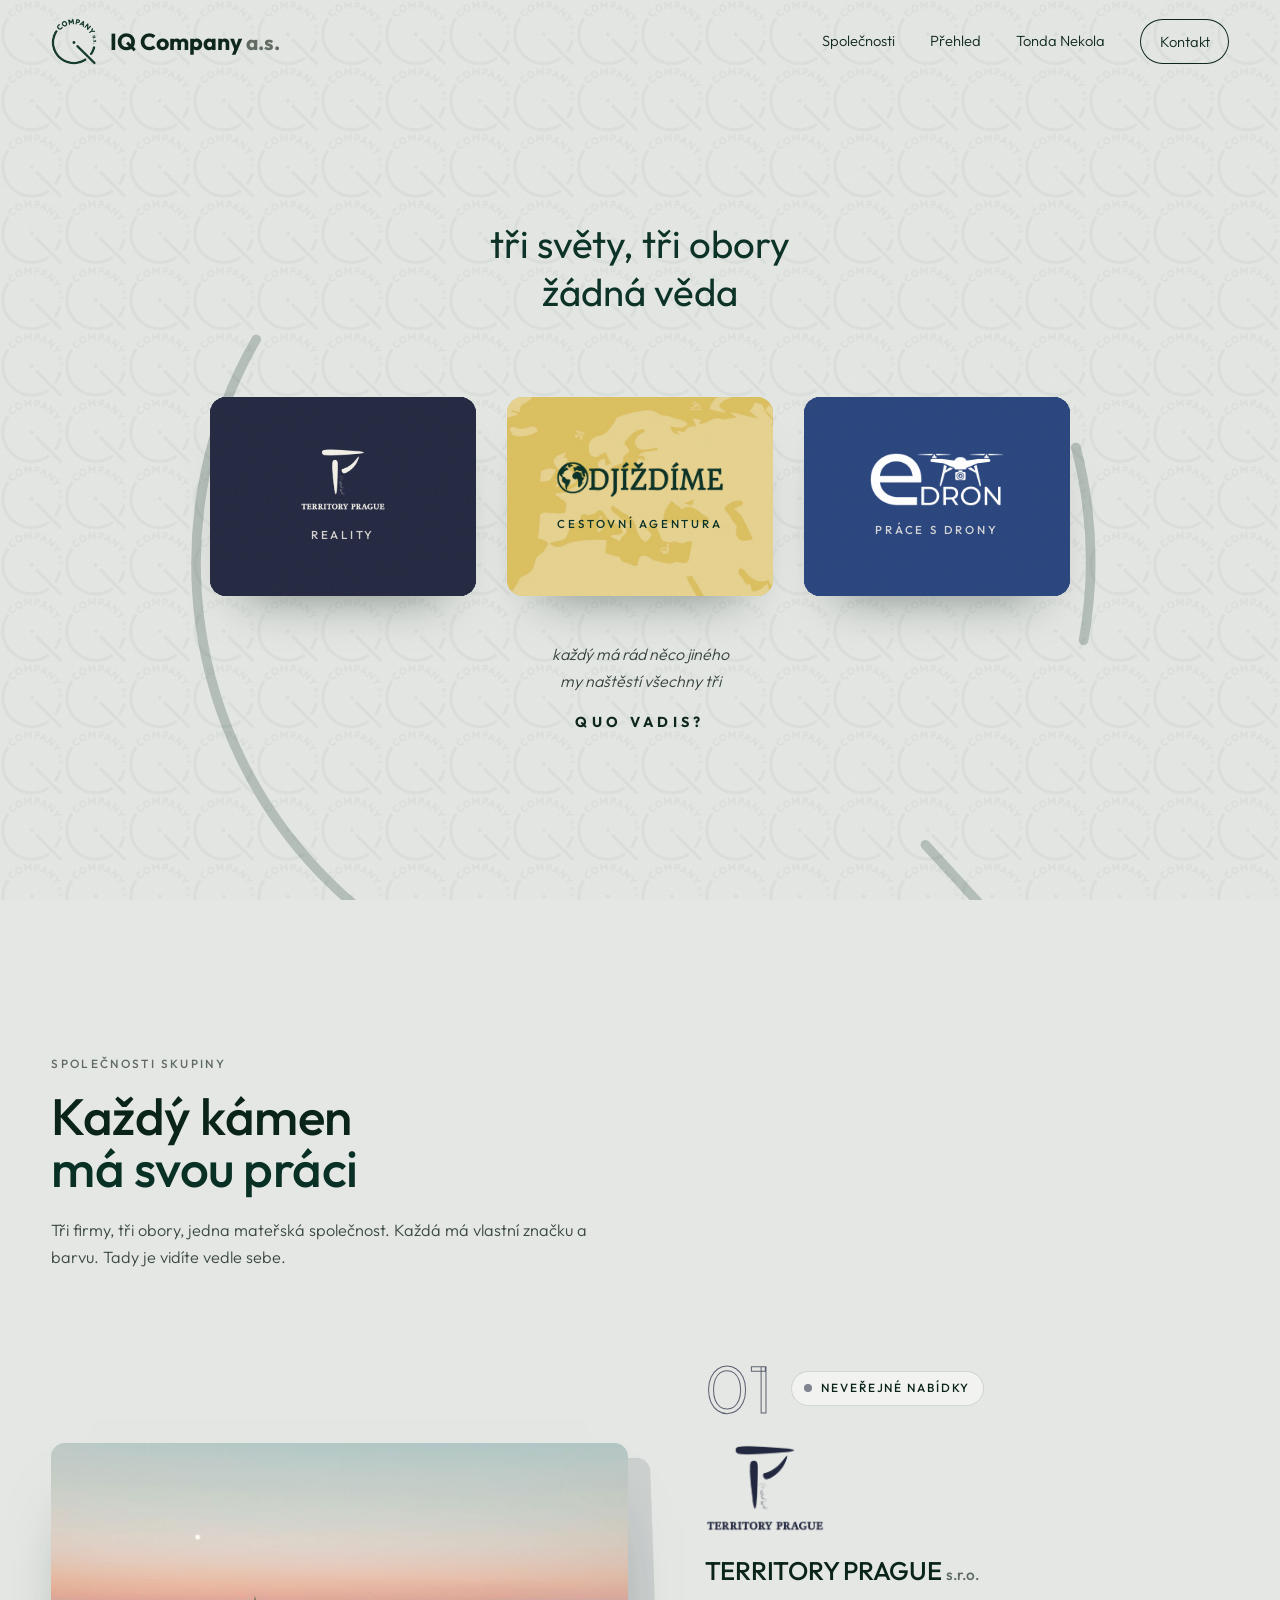
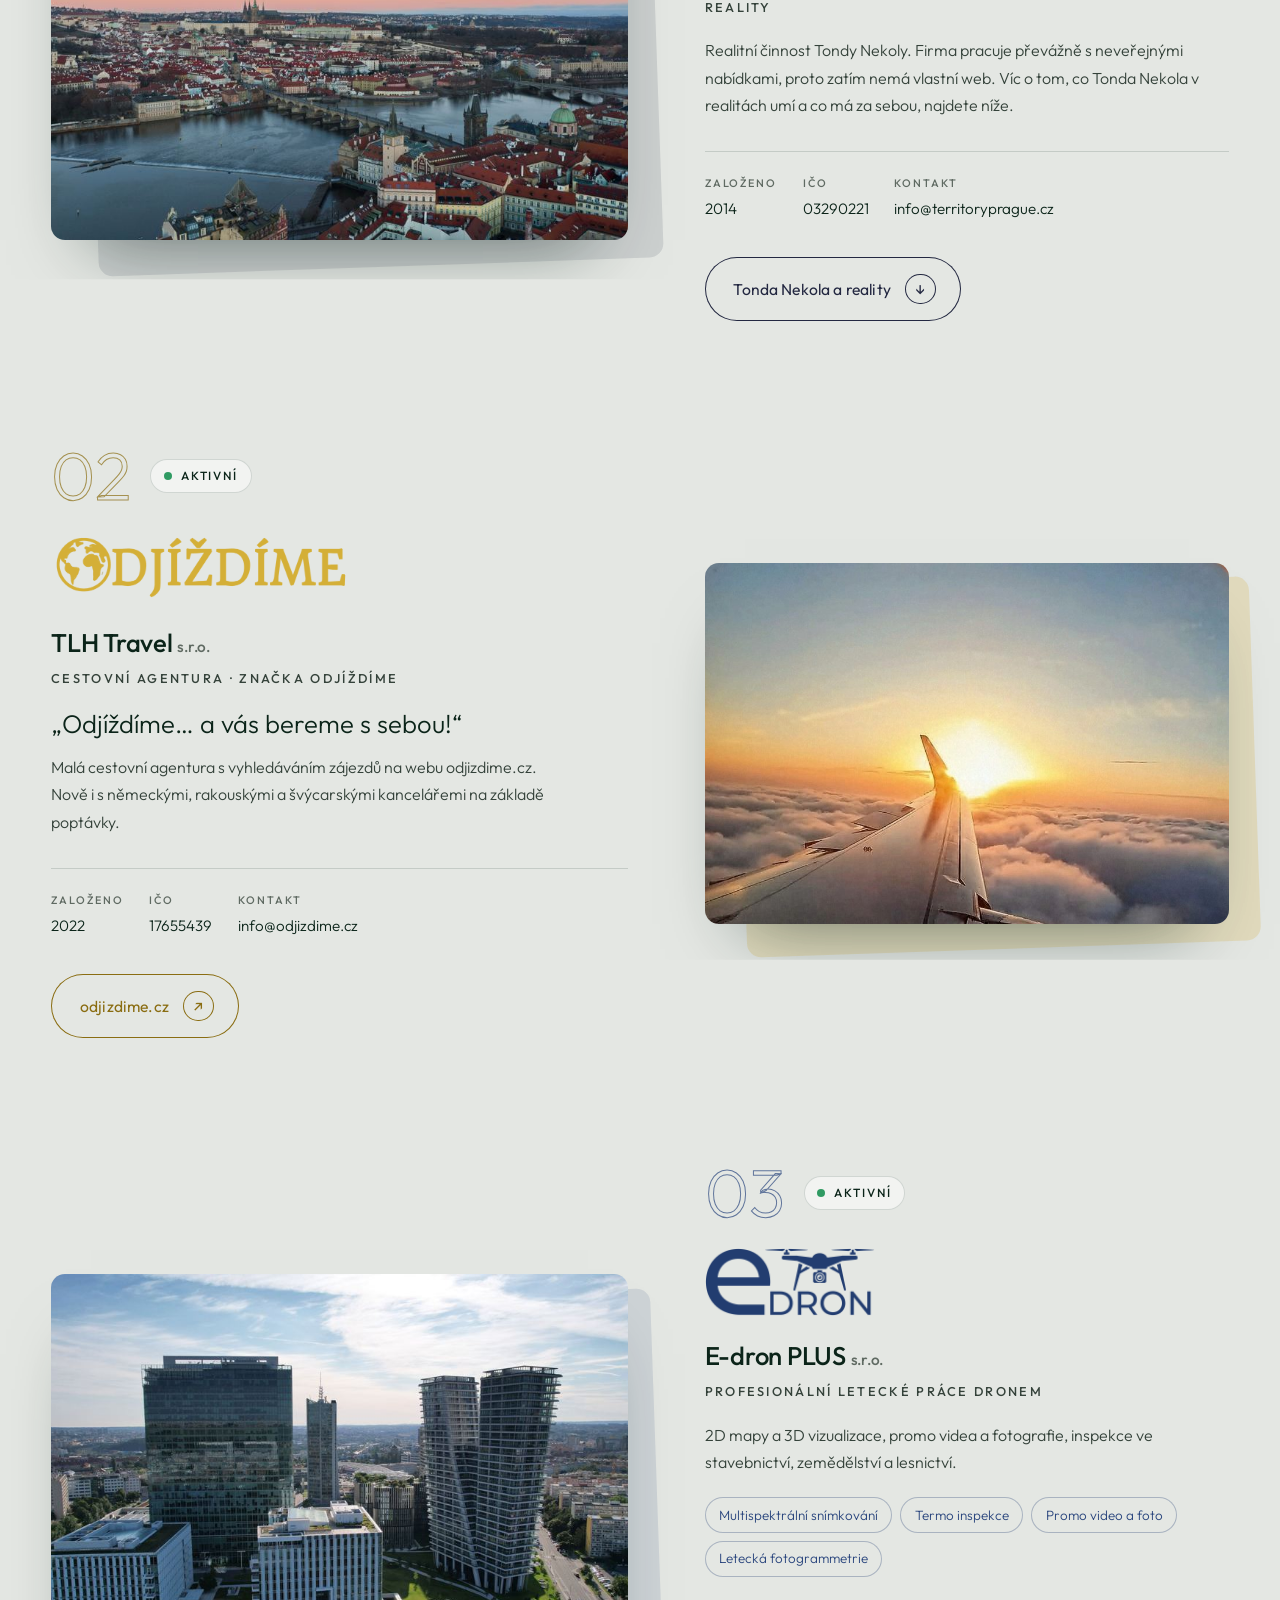
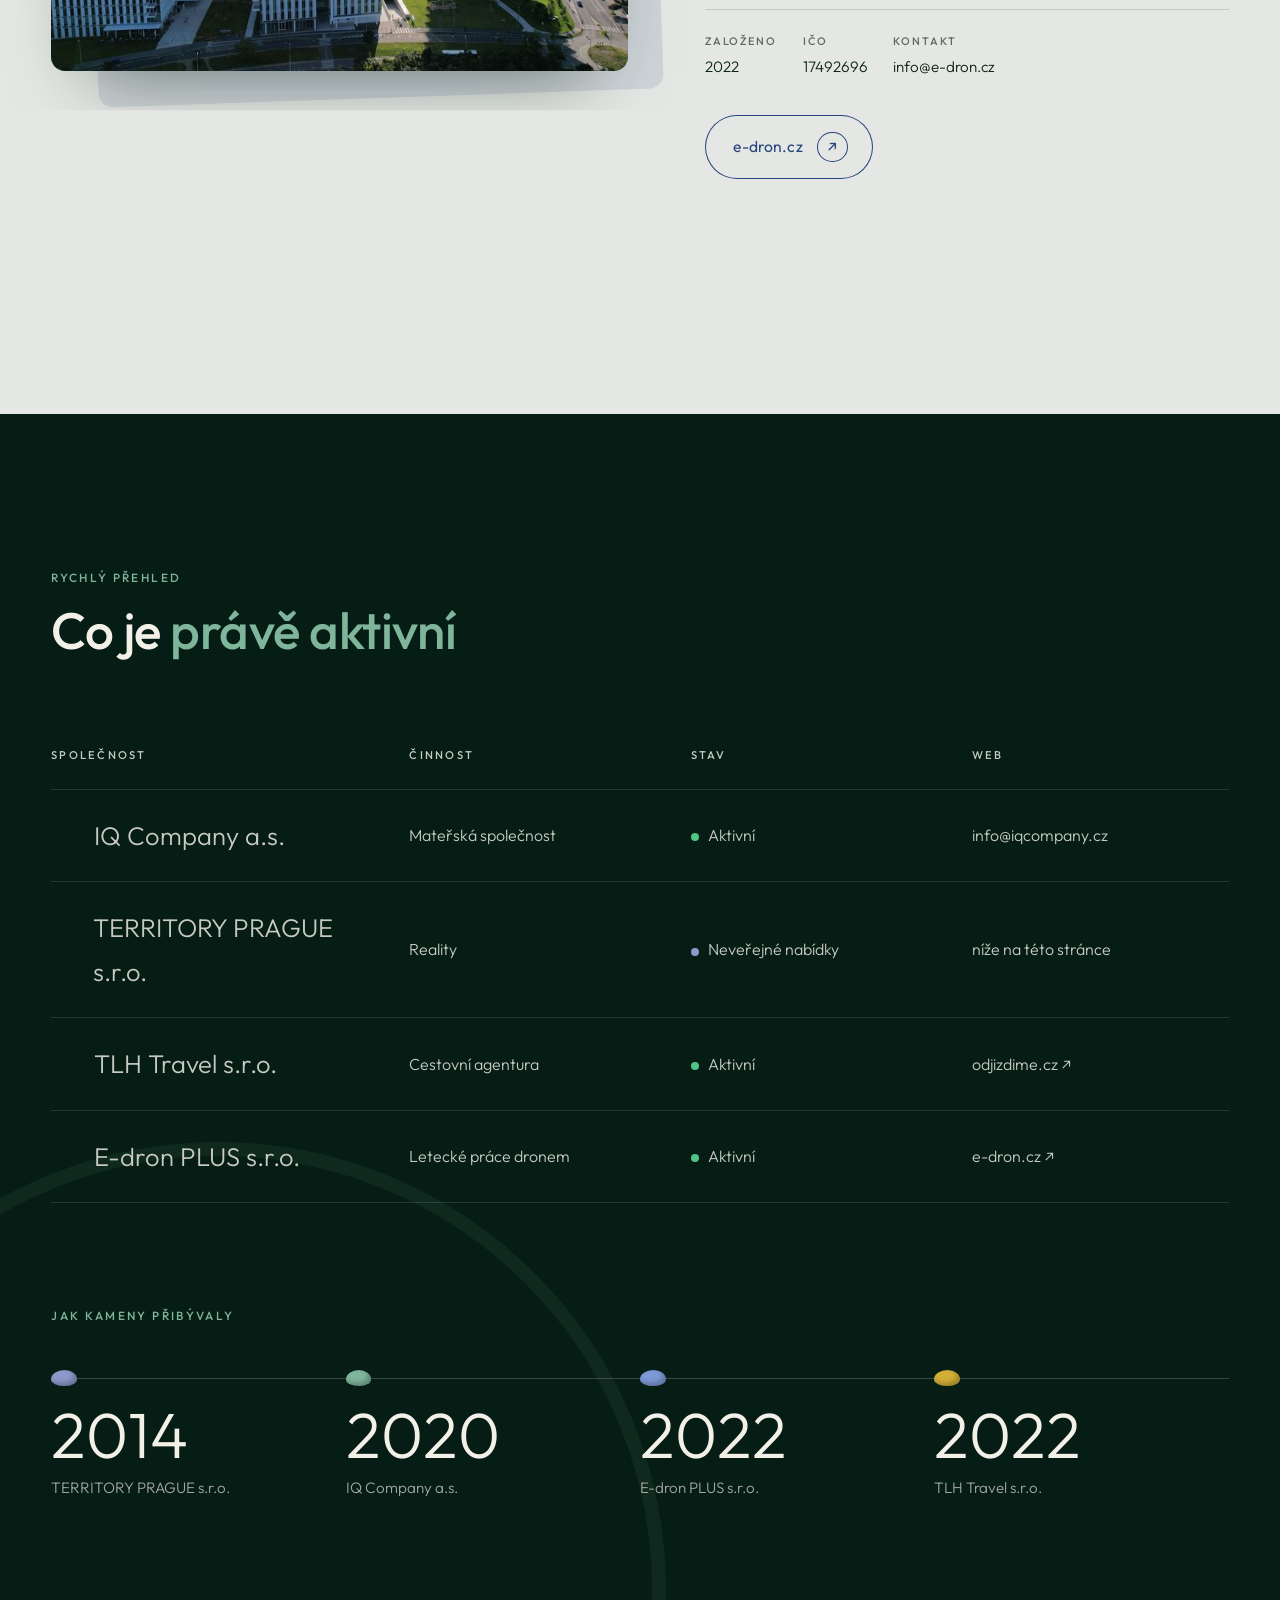
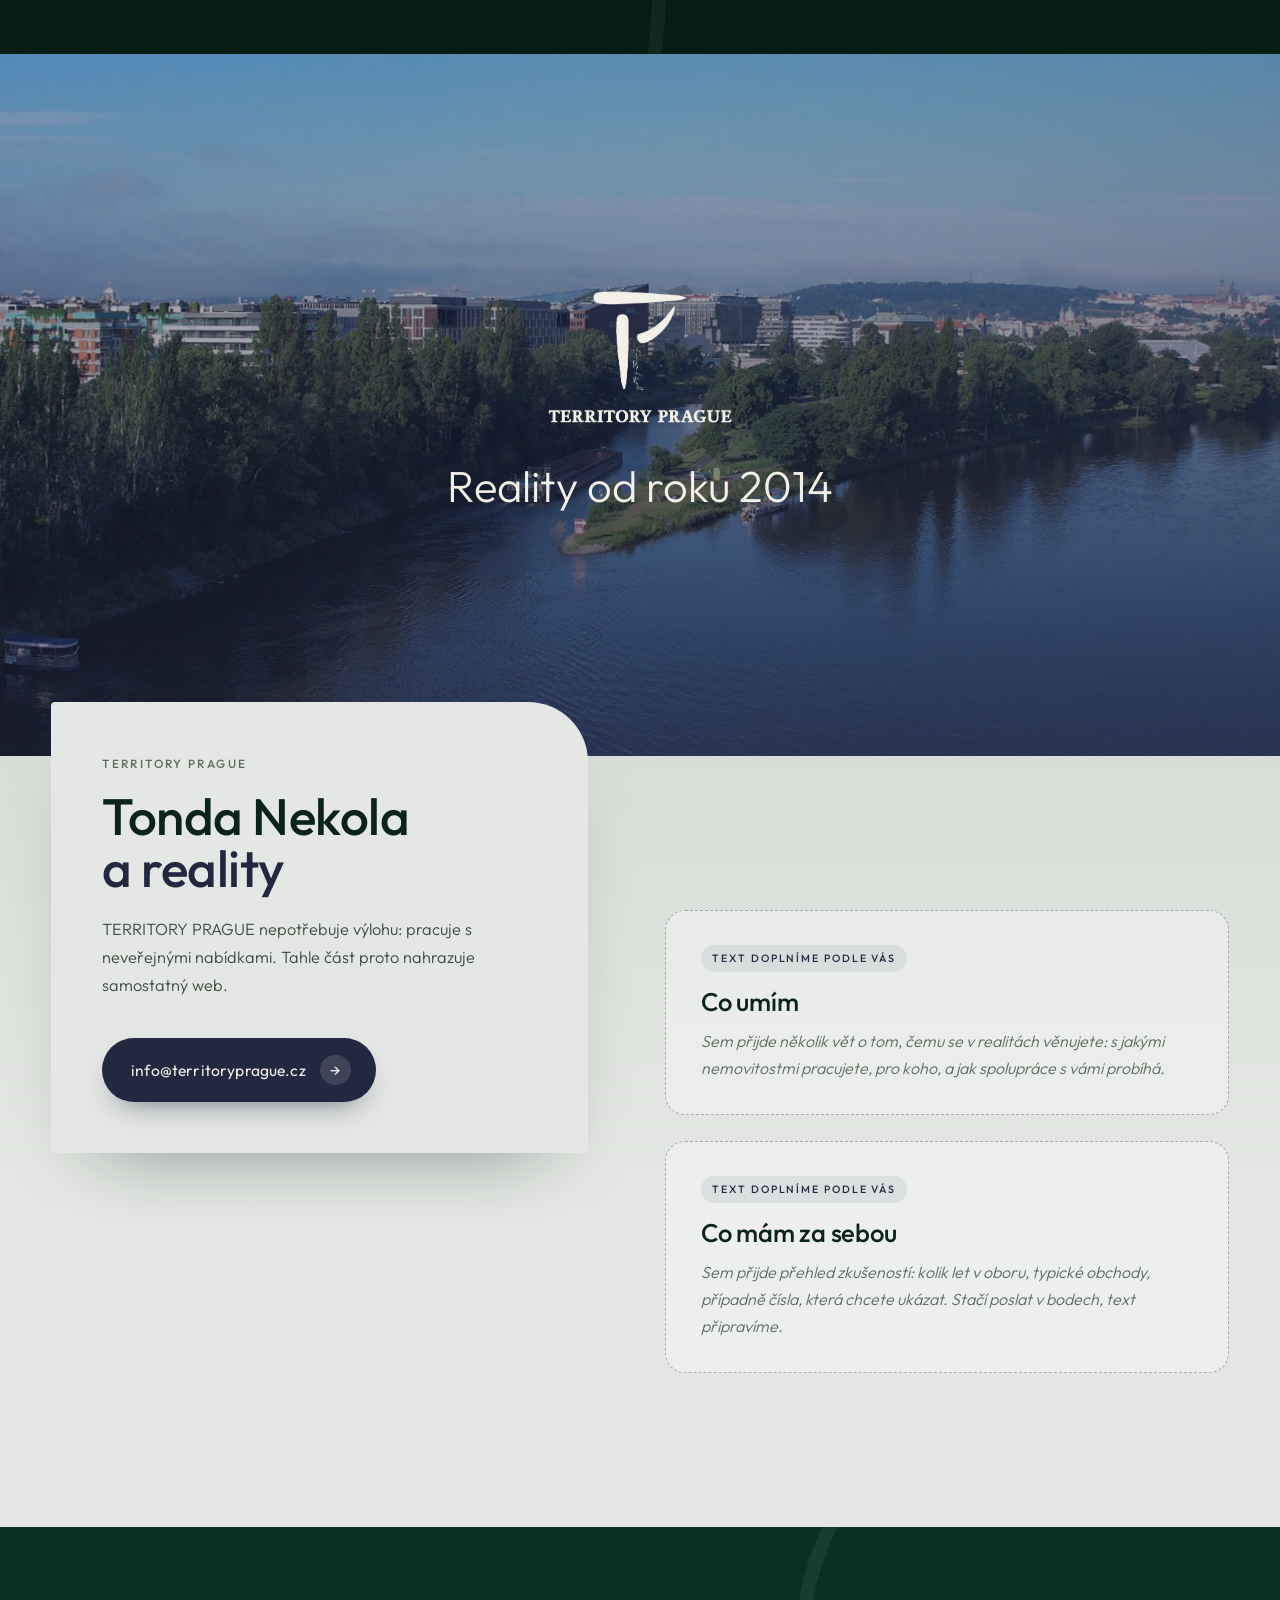
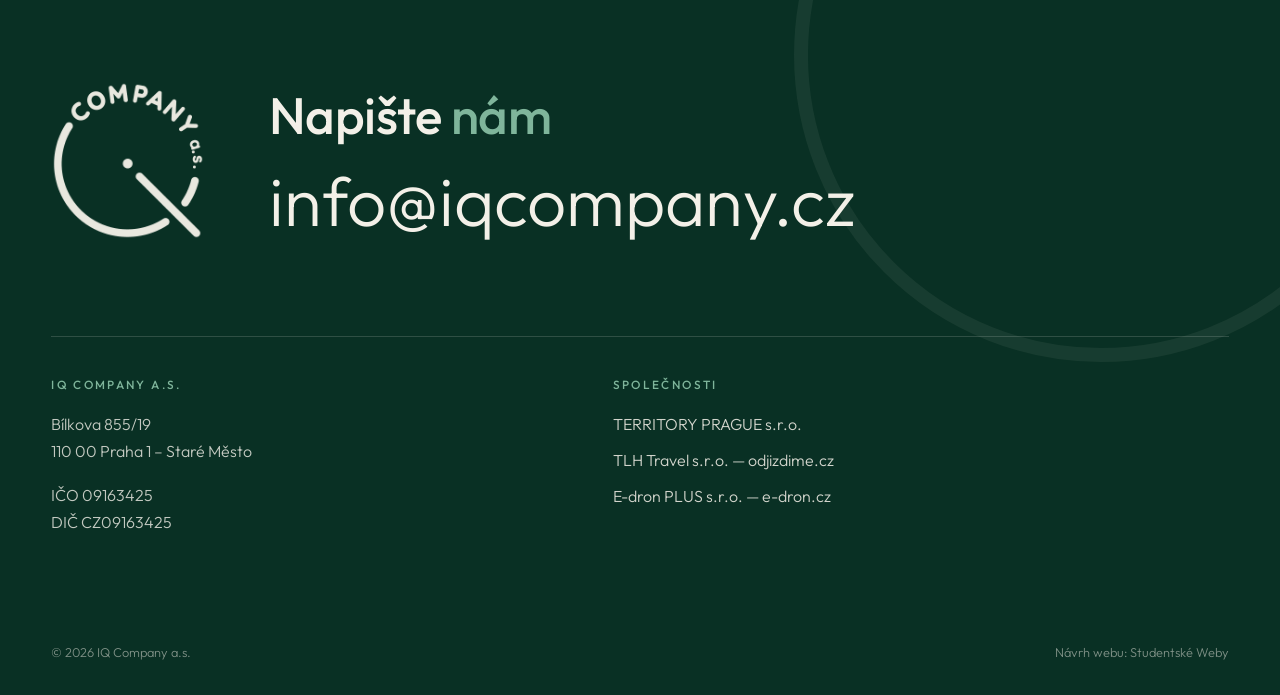
==== _template.html @ 8dfce0f1 "Úpravy podle připomínek 7. 10. (2): mapa v kartě Odjíždíme, bez kontury, jemnější a pomalejší rozpad" ====
<!DOCTYPE html>
<html lang="cs">
<head>
<meta charset="UTF-8">
<meta name="viewport" content="width=device-width, initial-scale=1.0">
<meta name="robots" content="noindex, nofollow">
<title>IQ Company a.s. — TERRITORY PRAGUE, TLH Travel, E-dron PLUS</title>
<meta name="description" content="IQ Company a.s. je mateřská společnost firem TERRITORY PRAGUE s.r.o., TLH Travel s.r.o. (Odjíždíme) a E-dron PLUS s.r.o.">
<meta name="theme-color" content="#093024">
<link rel="icon" type="image/png" href="assets/iq-green.png">
<link rel="preconnect" href="https://fonts.googleapis.com">
<link rel="preconnect" href="https://fonts.gstatic.com" crossorigin>
<link href="https://fonts.googleapis.com/css2?family=Outfit:wght@300;400;500;600;700&display=swap" rel="stylesheet">
<link rel="stylesheet" href="style.css?v=__CSSV__">
</head>
<body>

<svg width="0" height="0" style="position:absolute" aria-hidden="true">
  <defs>
    <radialGradient id="shine" cx="32%" cy="26%" r="75%">
      <stop offset="0" stop-color="#fff" stop-opacity=".34"/>
      <stop offset=".45" stop-color="#fff" stop-opacity=".06"/>
      <stop offset="1" stop-color="#000" stop-opacity=".28"/>
    </radialGradient>
    <filter id="soft" x="-30%" y="-80%" width="160%" height="260%"><feGaussianBlur stdDeviation="9"/></filter>
  </defs>
</svg>

<header class="nav" id="nav">
  <a href="#top" class="brand" aria-label="IQ Company a.s. — úvod">
    <img src="assets/iq-green.png" alt="Logo IQ Company a.s." width="46" height="48">
    <span class="brand-name">IQ Company <em>a.s.</em></span>
  </a>
  <nav class="nav-links" aria-label="Hlavní navigace">
    <a href="#spolecnosti">Společnosti</a>
    <a href="#prehled">Přehled</a>
    <a href="#nekola">Tonda Nekola</a>
    <a href="#kontakt" class="nav-cta">Kontakt</a>
  </nav>
  <button class="burger" aria-label="Menu" aria-expanded="false"><span></span><span></span></button>
</header>

<div class="mnav" id="mnav">
  <a href="#spolecnosti">Společnosti</a>
  <a href="#prehled">Přehled</a>
  <a href="#nekola">Tonda Nekola</a>
  <a href="#kontakt">Kontakt</a>
</div>

<main id="top">

<!-- ═══════════ HERO ═══════════ -->
<section class="hero">
  <svg class="q-ring" viewBox="0 0 560 600" aria-hidden="true">
    <path class="ring-arc" d="M81 224 A232 232 0 0 0 398 541" pathLength="100"/>
    <path class="ring-arc ring-arc--b" d="M510 380 A232 232 0 0 0 506 280" pathLength="100"/>
    <path class="ring-tail" d="M428 486 L492 556" pathLength="100"/>
  </svg>
  <div class="hero-head">
    <h1 class="h1"><span class="h1-sm">tři světy, tři obory</span><span class="h1-sm">žádná věda</span></h1>
  </div>

  <div class="cards" id="karty">
    <a href="#territory" class="card" style="--c:#232841;--k:0" aria-label="TERRITORY PRAGUE — reality">
      <span class="tl" aria-hidden="true"></span>
      <span class="cb"><img src="assets/territory-cream.png" alt="TERRITORY PRAGUE" width="513" height="374"><span class="cap">Reality</span></span>
    </a>
    <a href="#odjizdime" class="card" style="--c:#d4af37;--k:1" aria-label="Odjíždíme — cestovní agentura">
      <span class="tl" aria-hidden="true"></span>
      <span class="cb"><img src="assets/odjizdime-green.png" alt="Odjíždíme" width="1600" height="382"><span class="cap">Cestovní agentura</span></span>
    </a>
    <a href="#edron" class="card" style="--c:#29457d;--k:2" aria-label="E-dron — práce s drony">
      <span class="tl" aria-hidden="true"></span>
      <span class="cb"><img src="assets/edron-white.png" alt="E-dron" width="1400" height="560"><span class="cap">Práce s drony</span></span>
    </a>
  </div>
  <p class="lead">každý má rád něco jiného<br>my naštěstí všechny tři</p>
  <p class="quo">Quo vadis?</p>
</section>

<!-- ═══════════ COMPANIES ═══════════ -->
<section class="companies" id="spolecnosti">
  <div class="sec-head reveal">
    <p class="kicker">Společnosti skupiny</p>
    <h2 class="h2">Každý kámen <em>má svou práci</em></h2>
    <p class="sec-lead">Tři firmy, tři obory, jedna mateřská společnost. Každá má vlastní značku a barvu. Tady je vidíte vedle sebe.</p>
  </div>

  <!-- Territory -->
  <article class="co co--tp" id="territory">
    <figure class="co-img reveal-img">
      <img src="assets/praha-soumrak-m.jpg" srcset="assets/praha-soumrak-m.jpg 960w, assets/praha-soumrak.jpg 1920w" sizes="(max-width: 820px) 92vw, 50vw" alt="Letecký pohled na Prahu za soumraku" loading="lazy">
    </figure>
    <div class="co-body reveal">
      <div class="co-top">
        <span class="co-num">01</span>
        <span class="status status--quiet"><i></i>Neveřejné nabídky</span>
      </div>
      <img class="co-logo co-logo--tp" src="assets/territory-navy.png" alt="Logo TERRITORY PRAGUE" loading="lazy">
      <h3 class="h3">TERRITORY PRAGUE <span>s.r.o.</span></h3>
      <p class="co-field">Reality</p>
      <p>Realitní činnost Tondy Nekoly. Firma pracuje převážně s neveřejnými nabídkami, proto zatím nemá vlastní web. Víc o tom, co Tonda Nekola v realitách umí a co má za sebou, najdete níže.</p>
      <dl class="co-meta">
        <div><dt>Založeno</dt><dd>2014</dd></div>
        <div><dt>IČO</dt><dd>03290221</dd></div>
        <div><dt>Kontakt</dt><dd><a class="link-u" href="mailto:info@territoryprague.cz">info@territoryprague.cz</a></dd></div>
      </dl>
      <a href="#nekola" class="btn btn--line"><span>Tonda Nekola a reality</span><i aria-hidden="true">↓</i></a>
    </div>
  </article>

  <!-- Odjíždíme -->
  <article class="co co--od co--flip" id="odjizdime">
    <figure class="co-img reveal-img">
      <img src="assets/let.jpg" alt="Pohled z okna letadla nad mraky při západu slunce" loading="lazy">
    </figure>
    <div class="co-body reveal">
      <div class="co-top">
        <span class="co-num">02</span>
        <span class="status status--live"><i></i>Aktivní</span>
      </div>
      <img class="co-logo co-logo--od" src="assets/odjizdime-gold.png" alt="Logo Odjíždíme" loading="lazy">
      <h3 class="h3">TLH Travel <span>s.r.o.</span></h3>
      <p class="co-field">Cestovní agentura · značka Odjíždíme</p>
      <p class="quote">„Odjíždíme… a vás bereme s sebou!“</p>
      <p>Malá cestovní agentura s vyhledáváním zájezdů na webu odjizdime.cz. Nově i s německými, rakouskými a švýcarskými kancelářemi na základě poptávky.</p>
      <dl class="co-meta">
        <div><dt>Založeno</dt><dd>2022</dd></div>
        <div><dt>IČO</dt><dd>17655439</dd></div>
        <div><dt>Kontakt</dt><dd><a class="link-u" href="mailto:info@odjizdime.cz">info@odjizdime.cz</a></dd></div>
      </dl>
      <a href="https://odjizdime.cz/" target="_blank" rel="noopener" class="btn btn--line"><span>odjizdime.cz</span><i aria-hidden="true">↗</i></a>
    </div>
  </article>

  <!-- E-dron -->
  <article class="co co--ed" id="edron">
    <figure class="co-img reveal-img">
      <img src="assets/pankrac-m.jpg" srcset="assets/pankrac-m.jpg 960w, assets/pankrac.jpg 1920w" sizes="(max-width: 820px) 92vw, 50vw" alt="Letecký snímek výškových budov na Pankráci pořízený dronem" loading="lazy">
    </figure>
    <div class="co-body reveal">
      <div class="co-top">
        <span class="co-num">03</span>
        <span class="status status--live"><i></i>Aktivní</span>
      </div>
      <img class="co-logo co-logo--ed" src="assets/edron-blue.png" alt="Logo E-dron" loading="lazy">
      <h3 class="h3">E-dron PLUS <span>s.r.o.</span></h3>
      <p class="co-field">Profesionální letecké práce dronem</p>
      <p>2D mapy a 3D vizualizace, promo videa a fotografie, inspekce ve stavebnictví, zemědělství a lesnictví.</p>
      <ul class="tags">
        <li>Multispektrální snímkování</li>
        <li>Termo inspekce</li>
        <li>Promo video a foto</li>
        <li>Letecká fotogrammetrie</li>
      </ul>
      <dl class="co-meta">
        <div><dt>Založeno</dt><dd>2022</dd></div>
        <div><dt>IČO</dt><dd>17492696</dd></div>
        <div><dt>Kontakt</dt><dd><a class="link-u" href="mailto:info@e-dron.cz">info@e-dron.cz</a></dd></div>
      </dl>
      <a href="https://www.e-dron.cz/" target="_blank" rel="noopener" class="btn btn--line"><span>e-dron.cz</span><i aria-hidden="true">↗</i></a>
    </div>
  </article>

  <!-- místo pro další kámen: zatím skryto -->
</section>

<!-- ═══════════ OVERVIEW (dark) ═══════════ -->
<section class="overview" id="prehled">
  <div class="ov-inner">
    <div class="sec-head sec-head--dark reveal">
      <p class="kicker">Rychlý přehled</p>
      <h2 class="h2">Co je <em>právě aktivní</em></h2>
    </div>

    <div class="ov-table reveal" role="table" aria-label="Přehled společností">
      <div class="ov-row ov-row--head" role="row">
        <span role="columnheader">Společnost</span><span role="columnheader">Činnost</span><span role="columnheader">Stav</span><span role="columnheader">Web</span>
      </div>
      <div class="ov-row" role="row">
        <span role="cell"><b class="pb pb-iq"></b>IQ Company a.s.</span><span role="cell">Mateřská společnost</span><span role="cell"><i class="st-dot st-dot--live"></i>Aktivní</span><span role="cell"><a class="link-u" href="mailto:info@iqcompany.cz">info@iqcompany.cz</a></span>
      </div>
      <div class="ov-row" role="row">
        <span role="cell"><b class="pb pb-tp"></b>TERRITORY PRAGUE s.r.o.</span><span role="cell">Reality</span><span role="cell"><i class="st-dot st-dot--quiet"></i>Neveřejné nabídky</span><span role="cell"><a class="link-u" href="#nekola">níže na této stránce</a></span>
      </div>
      <div class="ov-row" role="row">
        <span role="cell"><b class="pb pb-od"></b>TLH Travel s.r.o.</span><span role="cell">Cestovní agentura</span><span role="cell"><i class="st-dot st-dot--live"></i>Aktivní</span><span role="cell"><a class="link-u" href="https://odjizdime.cz/" target="_blank" rel="noopener">odjizdime.cz ↗</a></span>
      </div>
      <div class="ov-row" role="row">
        <span role="cell"><b class="pb pb-ed"></b>E-dron PLUS s.r.o.</span><span role="cell">Letecké práce dronem</span><span role="cell"><i class="st-dot st-dot--live"></i>Aktivní</span><span role="cell"><a class="link-u" href="https://www.e-dron.cz/" target="_blank" rel="noopener">e-dron.cz ↗</a></span>
      </div>
    </div>

    <div class="timeline reveal">
      <p class="kicker">Jak kameny přibývaly</p>
      <ol>
        <li style="--c:#8f98c9"><span class="yr" data-count="2014">2014</span><span>TERRITORY PRAGUE s.r.o.</span></li>
        <li style="--c:#7fb59b"><span class="yr" data-count="2020">2020</span><span>IQ Company a.s.</span></li>
        <li style="--c:#7d9ad6"><span class="yr" data-count="2022">2022</span><span>E-dron PLUS s.r.o.</span></li>
        <li style="--c:#D4AF37"><span class="yr" data-count="2022">2022</span><span>TLH Travel s.r.o.</span></li>
      </ol>
    </div>
  </div>
</section>

<!-- ═══════════ IMAGE BREAK ═══════════ -->
<section class="break" aria-label="TERRITORY PRAGUE">
  <div class="break-img"><img src="assets/vltava.jpg" alt="Vltava v Praze z dronu" loading="lazy"></div>
  <div class="break-copy">
    <img src="assets/territory-cream.png" alt="" width="180" loading="lazy">
    <p>Reality od roku 2014</p>
  </div>
</section>

<!-- ═══════════ TONDA NEKOLA ═══════════ -->
<section class="person" id="nekola">
  <div class="person-grid">
    <div class="person-side reveal">
      <p class="kicker">TERRITORY PRAGUE</p>
      <h2 class="h2">Tonda Nekola <em>a reality</em></h2>
      <p class="sec-lead">TERRITORY PRAGUE nepotřebuje výlohu: pracuje s neveřejnými nabídkami. Tahle část proto nahrazuje samostatný web.</p>
      <a href="mailto:info@territoryprague.cz" class="btn magnetic"><span>info@territoryprague.cz</span><i aria-hidden="true">→</i></a>
    </div>
    <div class="person-blocks">
      <div class="todo reveal">
        <p class="todo-tag">Text doplníme podle vás</p>
        <h3 class="h3">Co umím</h3>
        <p>Sem přijde několik vět o tom, čemu se v realitách věnujete: s jakými nemovitostmi pracujete, pro koho, a jak spolupráce s vámi probíhá.</p>
      </div>
      <div class="todo reveal">
        <p class="todo-tag">Text doplníme podle vás</p>
        <h3 class="h3">Co mám za sebou</h3>
        <p>Sem přijde přehled zkušeností: kolik let v oboru, typické obchody, případně čísla, která chcete ukázat. Stačí poslat v bodech, text připravíme.</p>
      </div>
    </div>
  </div>
</section>

<!-- ═══════════ CONTACT ═══════════ -->
<footer class="contact" id="kontakt">
  <div class="ct-inner">
    <div class="ct-main reveal">
      <img src="assets/iq-cream.png" alt="Logo IQ Company a.s." class="ct-logo" loading="lazy">
      <h2 class="h2">Napište <em>nám</em></h2>
      <a href="mailto:info@iqcompany.cz" class="ct-mail">info@iqcompany.cz</a>
    </div>
    <div class="ct-cols reveal">
      <div>
        <p class="kicker">IQ Company a.s.</p>
        <p>Bílkova 855/19<br>110 00 Praha 1 – Staré Město</p>
        <p>IČO 09163425<br>DIČ CZ09163425</p>
      </div>
      <div>
        <p class="kicker">Společnosti</p>
        <ul class="ct-links">
          <li><a class="link-u" href="#territory">TERRITORY PRAGUE s.r.o.</a></li>
          <li><a class="link-u" href="https://odjizdime.cz/" target="_blank" rel="noopener">TLH Travel s.r.o. — odjizdime.cz</a></li>
          <li><a class="link-u" href="https://www.e-dron.cz/" target="_blank" rel="noopener">E-dron PLUS s.r.o. — e-dron.cz</a></li>
        </ul>
      </div>
    </div>
    <div class="ct-bottom">
      <span>© 2026 IQ Company a.s.</span>
      <span>Návrh webu: Studentské Weby</span>
    </div>
  </div>
</footer>

</main>

<script src="main.js?v=__JSV__" defer></script>
</body>
</html>
---- style.css ----
*,*::before,*::after{margin:0;padding:0;box-sizing:border-box}

:root{
  --paper:#E4E7E3;
  --paper-2:#D9DDD8;
  --ink:#0B2419;
  --muted:#5F6A62;
  --line:rgba(11,36,25,.14);
  --iq:#093024;
  --iq-deep:#051D15;
  --iq-soft:#7fb59b;
  --tp:#232841;
  --ed:#29457d;
  --od:#D4AF37;
  --od-ink:#8A6D12;
  --cream:#F3F0E8;

  --f-display:'Outfit',system-ui,sans-serif;
  --f-body:'Outfit',system-ui,sans-serif;
  --h1:clamp(2.6rem,6vw,5.6rem);
  --h2:clamp(2rem,4vw,3.4rem);
  --h3:clamp(1.35rem,2vw,1.75rem);
  --pad:clamp(6rem,12vw,10rem);
  --gut:clamp(1.25rem,4vw,3.5rem);
  --max:1320px;
  --ease:cubic-bezier(.22,.8,.24,1);
  --spring:cubic-bezier(.34,1.45,.55,1);
}

html{scroll-behavior:smooth;-webkit-text-size-adjust:100%}
body{
  font-family:var(--f-body);font-weight:300;font-size:clamp(1rem,1.05vw,1.08rem);line-height:1.7;
  color:var(--ink);background:var(--paper);-webkit-font-smoothing:antialiased;overflow-x:hidden;
}
body::before{
  content:'';position:fixed;inset:0;z-index:999;pointer-events:none;opacity:.045;
  background-image:url("data:image/svg+xml,%3Csvg viewBox='0 0 256 256' xmlns='http://www.w3.org/2000/svg'%3E%3Cfilter id='n'%3E%3CfeTurbulence type='fractalNoise' baseFrequency='.9' numOctaves='3' stitchTiles='stitch'/%3E%3C/filter%3E%3Crect width='100%25' height='100%25' filter='url(%23n)'/%3E%3C/svg%3E");
  background-size:200px;
}
body::after{content:'';position:fixed;inset:0;z-index:-1;pointer-events:none;opacity:.035;background:url('assets/iq-green.png') 0 0/64px auto}
img{display:block;max-width:100%}
a{color:inherit;text-decoration:none}
em{font-style:normal}
b{font-weight:500}
::selection{background:var(--iq);color:var(--cream)}

.h1,.h2,.h3{font-family:var(--f-display);font-weight:500;line-height:1.05;letter-spacing:-.01em;text-wrap:balance}
.h1{font-size:var(--h1)}
.h2{font-size:var(--h2);line-height:1.02}
.h3{font-size:var(--h3);line-height:1.1}
.h1 em,.h2 em{color:var(--iq)}
.kicker{font-size:.74rem;letter-spacing:.2em;text-transform:uppercase;font-weight:500;color:var(--muted)}
.eyebrow{display:inline-flex;align-items:center;gap:.7rem;font-size:.76rem;letter-spacing:.2em;text-transform:uppercase;font-weight:500;color:var(--muted)}
.eyebrow .dot{width:.55rem;height:.55rem;border-radius:50%;background:var(--iq);box-shadow:0 0 0 4px rgba(9,48,36,.12)}

/* links & buttons */
.link-u{background:linear-gradient(currentColor,currentColor) 0 100%/0 1px no-repeat;transition:background-size .5s var(--ease);padding-bottom:2px}
.link-u:hover{background-size:100% 1px}
.btn{display:inline-flex;align-items:center;gap:.9rem;padding:1.05rem 1.6rem 1.05rem 1.8rem;border-radius:999px;background:var(--iq);color:var(--cream);font-weight:400;font-size:.98rem;letter-spacing:.01em;transition:background .4s var(--ease),transform .5s var(--ease),box-shadow .4s;box-shadow:0 14px 30px -16px rgba(9,48,36,.6)}
.btn i{font-style:normal;display:grid;place-items:center;width:1.9rem;height:1.9rem;border-radius:50%;background:rgba(243,240,232,.14);transition:transform .5s var(--ease)}
.btn:hover{background:#0d3d2e}
.btn:hover i{transform:translateY(2px) rotate(-8deg)}
.btn--line{background:transparent;color:var(--c,var(--ink));box-shadow:inset 0 0 0 1px currentColor}
.btn--line i{background:transparent;box-shadow:inset 0 0 0 1px currentColor}
.btn--line:hover{background:var(--c,var(--ink));color:var(--cream)}

/* ═══ NAV ═══ */
.nav{position:fixed;top:0;left:0;right:0;z-index:50;display:flex;align-items:center;justify-content:space-between;padding:1.1rem var(--gut);transition:background .4s,padding .4s,box-shadow .4s}
.nav.scrolled{background:rgba(243,240,232,.86);-webkit-backdrop-filter:blur(14px);backdrop-filter:blur(14px);padding-block:.7rem;box-shadow:0 1px 0 var(--line)}
.brand{display:flex;align-items:center;gap:.8rem}
.brand img{width:46px;height:auto}
.brand-name{font-family:var(--f-display);font-size:1.45rem;line-height:1;font-weight:700}
.brand-name em{color:var(--muted);font-size:.9em}
.nav-links{display:flex;align-items:center;gap:2.2rem;font-size:.92rem}
.nav-links a:not(.nav-cta){background:linear-gradient(currentColor,currentColor) 0 100%/0 1px no-repeat;transition:background-size .5s var(--ease);padding-bottom:2px}
.nav-links a:not(.nav-cta):hover{background-size:100% 1px}
.nav-cta{padding:.6rem 1.2rem;border-radius:999px;box-shadow:inset 0 0 0 1px var(--ink);transition:background .3s,color .3s}
.nav-cta:hover{background:var(--iq);color:var(--cream);box-shadow:inset 0 0 0 1px var(--iq)}
.burger{display:none;background:none;border:0;width:44px;height:44px;position:relative;cursor:pointer}
.burger span{position:absolute;left:10px;right:10px;height:1.5px;background:var(--ink);transition:transform .4s var(--ease),top .4s var(--ease)}
.burger span:first-child{top:17px}.burger span:last-child{top:26px}
.burger[aria-expanded="true"] span:first-child{top:21px;transform:rotate(45deg)}
.burger[aria-expanded="true"] span:last-child{top:21px;transform:rotate(-45deg)}
.mnav{position:fixed;inset:0;z-index:40;background:var(--paper);display:flex;flex-direction:column;justify-content:center;gap:1.2rem;padding:0 var(--gut);font-family:var(--f-display);font-size:2.6rem;opacity:0;visibility:hidden;transition:opacity .4s,visibility .4s}
.mnav.open{opacity:1;visibility:visible}

/* ═══ HERO ═══ */
.hero{position:relative;min-height:100dvh;display:flex;flex-direction:column;align-items:center;justify-content:center;text-align:center;gap:clamp(2rem,5vh,3.4rem);padding:clamp(7rem,13vh,9rem) var(--gut) clamp(3rem,7vh,5rem);max-width:1500px;margin:0 auto;overflow:hidden}
.hero-head{position:relative;z-index:2}
.h1 em{color:var(--iq)}
.h1-sm{display:block;line-height:1.25;font-size:clamp(1.5rem,3vw,2.6rem);font-weight:400;color:var(--iq);letter-spacing:0}
.hero-head{margin-bottom:clamp(1.5rem,4vh,3rem)}
.lead{margin:0 auto;max-width:34rem;font-size:clamp(1rem,1.15vw,1.1rem);font-style:italic;color:#34423a;position:relative;z-index:2;opacity:0;animation:fade 1s .5s var(--ease) forwards}
.hero-head .h1{opacity:0;animation:fade 1s .1s var(--ease) forwards}
@keyframes fade{from{opacity:0;transform:translateY(14px)}to{opacity:1;transform:none}}
.q-ring{position:absolute;left:50%;top:54%;width:min(120vh,1100px);transform:translate(-50%,-50%);z-index:0;pointer-events:none;overflow:visible}
.ring-arc,.ring-tail{fill:none;stroke:var(--iq);stroke-width:5;stroke-linecap:round;stroke-dasharray:100;stroke-dashoffset:100;opacity:.22;animation:draw 1.8s .2s var(--ease) forwards}
.ring-arc--b{animation-delay:1.2s;animation-duration:.6s}
.ring-tail{animation-delay:1.35s;animation-duration:.7s}
@keyframes draw{to{stroke-dashoffset:0}}

.cards{position:relative;z-index:2;display:grid;grid-template-columns:repeat(3,minmax(0,1fr));gap:clamp(1rem,2.4vw,2rem);width:100%;max-width:860px}
.card{position:relative;display:block;aspect-ratio:4/3;border-radius:16px;box-shadow:0 30px 50px -34px rgba(5,29,21,.55);animation:lev 6s ease-in-out infinite;animation-delay:calc(var(--k)*-2s);transition:transform .4s var(--ease)}
.card:hover{transform:scale(1.03)}
@keyframes lev{0%,100%{translate:0 0}50%{translate:0 -12px}}
.tl{position:absolute;inset:0;display:grid;grid-template-columns:repeat(60,1fr);grid-template-rows:repeat(45,1fr);border-radius:16px;overflow:hidden}
.tl i{background:var(--c);box-shadow:0 0 0 1px var(--c);animation:tile 14s linear infinite;animation-delay:calc(var(--d)*1s + var(--k)*1.6s)}
@keyframes tile{0%,59%{opacity:1}65%{opacity:0}75%{opacity:0}81%,100%{opacity:1}}
.cb{position:absolute;inset:0;z-index:1;display:flex;flex-direction:column;align-items:center;justify-content:center;gap:.9rem;padding:1.6rem;animation:txt 14s linear infinite;animation-delay:calc(var(--k)*1.6s + .8s)}
@keyframes txt{0%,59%{opacity:1}65%{opacity:0}75%{opacity:0}81%,100%{opacity:1}}
.cb img{width:62%;height:auto;max-height:42%;object-fit:contain}
.cb img.globe{width:auto;height:30%;max-height:none}
.card:nth-child(2) .cb img{width:80%}
.card:nth-child(2) .cap{color:#093024}
.card:nth-child(2) .tl i{box-shadow:none;background:var(--c) url(assets/mapa-odj.jpg) no-repeat;background-size:6000% 4500%}
.cap{font-size:clamp(.66rem,.9vw,.8rem);letter-spacing:.24em;text-transform:uppercase;font-weight:500;color:rgba(243,240,232,.85)}
.quo{margin-top:calc(-1 * clamp(1.2rem,3.4vh,2.4rem));position:relative;z-index:2;font-size:.9rem;letter-spacing:.3em;text-transform:uppercase;font-weight:700;color:var(--ink)}
body.bez-kontury .card{box-shadow:0 30px 50px -34px rgba(5,29,21,.55)}

/* ═══ SECTION HEAD ═══ */
.sec-head{max-width:var(--max);margin:0 auto clamp(3.5rem,7vw,6rem);padding:0 var(--gut)}
.sec-head .h2{margin:1rem 0 1.4rem;max-width:16ch}
.sec-lead{max-width:36rem;color:#3b4941;font-size:clamp(1.02rem,1.2vw,1.15rem)}

/* ═══ COMPANIES ═══ */
.companies{padding:var(--pad) 0 calc(var(--pad)*.7);overflow-x:clip}
.co{--c:var(--ink);max-width:var(--max);margin:0 auto clamp(5rem,10vw,9rem);padding:0 var(--gut);display:grid;grid-template-columns:minmax(0,1.1fr) minmax(0,1fr);gap:clamp(2.5rem,6vw,6.5rem);align-items:center;position:relative}
.co--flip .co-img{order:2}
.co--tp{--c:var(--tp)}.co--od{--c:var(--od-ink)}.co--ed{--c:var(--ed)}
.co-img{position:relative;aspect-ratio:16/11}
.co-img::before{content:'';position:absolute;inset:6% -5% -7% 7%;background:var(--c);opacity:.12;border-radius:14px;transform:rotate(-2deg);z-index:0}
.co--od .co-img::before{background:var(--od);opacity:.22}
.co-img img{position:relative;z-index:1;width:100%;height:100%;object-fit:cover;border-radius:14px;box-shadow:0 40px 70px -40px rgba(5,29,21,.55)}
.co-body{position:relative}
.co-top{display:flex;align-items:center;gap:1.2rem;margin-bottom:1.8rem}
.co-num{font-family:var(--f-display);font-size:4.2rem;line-height:.8;color:transparent;-webkit-text-stroke:1px var(--c);opacity:.7}
.status{display:inline-flex;align-items:center;gap:.55rem;font-size:.74rem;letter-spacing:.16em;text-transform:uppercase;font-weight:500;padding:.45rem .85rem;border-radius:999px;background:rgba(255,255,255,.5);box-shadow:inset 0 0 0 1px var(--line)}
.status i{width:.5rem;height:.5rem;border-radius:50%}
.status--live i{background:#2f9a62;box-shadow:0 0 0 0 rgba(47,154,98,.5);animation:pulse 2.4s infinite}
.status--quiet i{background:var(--tp);opacity:.55}
@keyframes pulse{70%{box-shadow:0 0 0 8px rgba(47,154,98,0)}100%{box-shadow:0 0 0 0 rgba(47,154,98,0)}}
.co-logo{height:auto;margin-bottom:1.6rem}
.co-logo--tp{width:120px}
.co-logo--od{width:min(300px,80%)}
.co-logo--ed{width:170px}
.co .h3 span{font-size:.6em;color:var(--muted)}
.co-field{font-size:.8rem;letter-spacing:.18em;text-transform:uppercase;font-weight:500;color:var(--c);margin:.7rem 0 1.2rem}
.co-body>p{max-width:32rem;color:#34423a}
.quote{font-family:var(--f-display);font-size:1.6rem;line-height:1.2;color:var(--ink)!important;margin-bottom:.9rem}
.tags{list-style:none;display:flex;flex-wrap:wrap;gap:.5rem;margin:1.3rem 0 0}
.tags li{font-size:.84rem;padding:.4rem .9rem;border-radius:999px;box-shadow:inset 0 0 0 1px rgba(34,61,112,.3);color:var(--ed)}
.co-meta{display:grid;grid-template-columns:auto auto 1fr;gap:1.6rem;margin:2rem 0 2.2rem;padding-top:1.4rem;border-top:1px solid var(--line)}
.co-meta dt{font-size:.68rem;letter-spacing:.18em;text-transform:uppercase;color:var(--muted);font-weight:500}
.co-meta dd{font-size:.95rem;margin-top:.2rem;overflow-wrap:anywhere}

.next-stone{max-width:var(--max);margin:0 auto;padding:0 var(--gut);display:flex;align-items:center;gap:1.8rem}
.next-stone>div:last-child{max-width:34rem}
.next-stone p:last-child{color:var(--muted);margin-top:.4rem}
.ns-pebble{flex:none;width:110px;height:70px;border-radius:52% 48% 46% 54%/60% 58% 42% 40%;border:1.5px dashed rgba(9,48,36,.45);display:grid;place-items:center;font-size:1.8rem;font-weight:300;color:var(--iq);animation:float 5s ease-in-out infinite}

/* ═══ OVERVIEW ═══ */
.overview{background:var(--iq-deep);color:var(--cream);padding:var(--pad) 0;position:relative;overflow:hidden}
.overview::before{content:'';position:absolute;left:-18vw;bottom:-30vw;width:70vw;height:70vw;border-radius:50%;border:14px solid rgba(127,181,155,.08)}
.ov-inner{max-width:var(--max);margin:0 auto;position:relative}
.sec-head--dark{padding:0 var(--gut)}
.sec-head--dark .kicker{color:var(--iq-soft)}
.sec-head--dark .h2 em{color:var(--iq-soft)}
.ov-table{margin:0 var(--gut)}
.ov-row{display:grid;grid-template-columns:1.3fr 1fr 1fr 1fr;gap:1.5rem;align-items:center;padding:1.5rem 0;border-bottom:1px solid rgba(243,240,232,.13);transition:padding .5s var(--ease),background .5s}
.ov-row:not(.ov-row--head):hover{padding-left:1rem;background:linear-gradient(90deg,rgba(243,240,232,.05),transparent)}
.ov-row--head{font-size:.7rem;letter-spacing:.2em;text-transform:uppercase;color:rgba(243,240,232,.5);font-weight:500;padding-top:0}
.ov-row span:first-child{font-family:var(--f-display);font-size:clamp(1.3rem,2vw,1.7rem);display:flex;align-items:center;gap:.9rem}
.ov-row--head span:first-child{font-family:var(--f-body);font-size:.7rem}
.ov-row .pb{width:1.1em;height:.7em}
.ov-row .pb-iq{--c:var(--iq-soft)}
.ov-row .pb-tp{--c:#5a6399}
.ov-row span{color:rgba(243,240,232,.82)}
.st-dot{display:inline-block;width:.5rem;height:.5rem;border-radius:50%;margin-right:.6rem;vertical-align:middle}
.st-dot--live{background:#4fc485;animation:pulse 2.4s infinite}
.st-dot--quiet{background:#8f98c9}

.timeline{margin:clamp(4.5rem,8vw,7rem) var(--gut) 0}
.timeline .kicker{color:var(--iq-soft);margin-bottom:2.2rem}
.timeline ol{list-style:none;display:grid;grid-template-columns:repeat(4,1fr);position:relative}
.timeline ol::before{content:'';position:absolute;left:0;right:0;top:1.05rem;height:1px;background:rgba(243,240,232,.2)}
.timeline li{position:relative;padding-top:2.6rem;padding-right:1rem}
.timeline li::before{content:'';position:absolute;top:.55rem;left:0;width:1.6rem;height:1rem;border-radius:52% 48% 46% 54%/60% 58% 42% 40%;background:var(--c);box-shadow:inset -3px -3px 5px rgba(0,0,0,.25)}
.yr{display:block;font-family:var(--f-display);font-size:clamp(2.6rem,5vw,4.4rem);line-height:1;color:var(--cream)}
.timeline li span:last-child{display:block;margin-top:.5rem;color:rgba(243,240,232,.66);font-size:.95rem}

/* ═══ BREAK ═══ */
.break{position:relative;height:clamp(420px,78vh,760px);overflow:hidden;display:grid;place-items:center;text-align:center;color:var(--cream)}
.break-img{position:absolute;inset:-12% 0;z-index:0}
.break-img img{width:100%;height:100%;object-fit:cover}
.break::after{content:'';position:absolute;inset:0;background:linear-gradient(170deg,rgba(35,40,65,.25),rgba(35,40,65,.72));z-index:1}
.break-copy{position:relative;z-index:2;display:grid;justify-items:center;gap:1.4rem}
.break-copy img{width:clamp(130px,16vw,190px)}
.break-copy p{font-family:var(--f-display);font-size:clamp(1.8rem,3.4vw,2.8rem)}

/* ═══ PERSON ═══ */
.person{padding:var(--pad) var(--gut);background:linear-gradient(180deg,var(--paper-2),var(--paper) 60%)}
.person-grid{max-width:var(--max);margin:calc(var(--pad)*-1.35) auto 0;display:grid;grid-template-columns:minmax(0,1fr) minmax(0,1.05fr);gap:clamp(2rem,6vw,6rem);align-items:start;position:relative;z-index:3}
.person-side{background:var(--paper);padding:clamp(2rem,4vw,3.6rem);border-radius:4px 60px 4px 4px;box-shadow:0 40px 80px -50px rgba(5,29,21,.5)}
.person-side .h2 em{color:var(--tp)}
.person-side .h2{margin:1rem 0 1.4rem}
.person-side .sec-lead{margin-bottom:2.4rem}
.person-side .btn{background:var(--tp);box-shadow:0 14px 30px -16px rgba(35,40,65,.7);max-width:100%}
.person-side .btn span{overflow-wrap:anywhere}
.person-blocks{display:grid;gap:1.6rem;padding-top:calc(var(--pad)*1.35)}
.todo{position:relative;padding:2rem 2.2rem;border-radius:20px;border:1.5px dashed rgba(35,40,65,.35);background:rgba(255,255,255,.35)}
.todo-tag{display:inline-block;font-size:.66rem;letter-spacing:.18em;text-transform:uppercase;font-weight:500;color:var(--tp);background:rgba(35,40,65,.08);padding:.3rem .7rem;border-radius:999px;margin-bottom:1rem}
.todo .h3{margin-bottom:.7rem}
.todo p:last-child{color:var(--muted);font-style:italic}

/* ═══ CONTACT ═══ */
.contact{background:var(--iq);color:var(--cream);padding:var(--pad) var(--gut) 2rem;position:relative;overflow:hidden}
.contact::before{content:'';position:absolute;right:-10vw;top:-14vw;width:48vw;height:48vw;border-radius:50%;border:14px solid rgba(243,240,232,.06)}
.ct-inner{max-width:var(--max);margin:0 auto;position:relative}
.ct-main{display:grid;grid-template-columns:auto 1fr;align-items:end;column-gap:clamp(2rem,5vw,4rem);row-gap:1rem}
.ct-logo{width:clamp(110px,12vw,160px);grid-row:span 2}
.ct-main .h2 em{color:var(--iq-soft)}
.ct-mail{font-family:var(--f-display);font-size:clamp(2rem,5.4vw,5rem);line-height:1;background:linear-gradient(var(--od),var(--od)) 0 100%/0 2px no-repeat;transition:background-size .7s var(--ease),color .4s;padding-bottom:.3rem;justify-self:start;overflow-wrap:anywhere}
.ct-mail:hover{background-size:100% 2px;color:#f6e7b9}
.ct-cols{display:grid;grid-template-columns:1fr 1.2fr;gap:3rem;margin-top:clamp(4rem,8vw,6rem);padding-top:2.4rem;border-top:1px solid rgba(243,240,232,.16)}
.ct-cols .kicker{color:var(--iq-soft);margin-bottom:1rem}
.ct-cols p{color:rgba(243,240,232,.8);margin-bottom:1rem}
.ct-links{list-style:none;display:grid;gap:.55rem;color:rgba(243,240,232,.86)}
.ct-bottom{display:flex;justify-content:space-between;gap:1rem;flex-wrap:wrap;margin-top:clamp(4rem,7vw,6rem);font-size:.8rem;color:rgba(243,240,232,.5)}

/* ═══ REVEALS ═══ */
.reveal{opacity:0;transform:translateY(40px);transition:opacity 1.1s var(--ease),transform 1.1s var(--ease)}
.reveal.in{opacity:1;transform:none}
.reveal-img{clip-path:inset(12% 12% 12% 12% round 14px);opacity:0;transition:clip-path 1.4s var(--ease),opacity 1s var(--ease)}
.reveal-img.in{clip-path:inset(-10% -10% -10% -10% round 0);opacity:1}

@supports (animation-timeline: view()){
  .break-img{animation:par linear both;animation-timeline:view();animation-range:entry 0% exit 100%}
  @keyframes par{from{transform:translateY(-8%)}to{transform:translateY(8%)}}
}

/* ═══ RESPONSIVE ═══ */
@media (max-width:1024px){
  .nav-links{gap:1.4rem}
  .ov-row{grid-template-columns:1.4fr 1fr 1fr;}
  .ov-row>span:nth-child(2){display:none}
}
@media (max-width:820px){
  .nav-links{display:none}
  .burger{display:block;z-index:60}
  .cards{grid-template-columns:1fr;max-width:340px}
  .card{aspect-ratio:16/10}
  .q-ring{width:140vw;top:58%}
  .co,.co--flip{grid-template-columns:1fr;gap:2.4rem}
  .co--flip .co-img{order:0}
  .person-grid{grid-template-columns:1fr;margin-top:calc(var(--pad)*-1)}
  .person-blocks{padding-top:0}
  .ct-main{grid-template-columns:1fr}
  .ct-logo{grid-row:auto}
  .ct-cols{grid-template-columns:1fr;gap:2rem}
  .timeline ol{grid-template-columns:1fr 1fr;row-gap:2.6rem}
  .timeline ol::before{display:none}
  .ov-row{grid-template-columns:1fr auto;gap:.3rem 1rem;padding:1.3rem 0}
  .ov-row--head{display:none}
  .ov-row>span:nth-child(2){display:block;grid-column:1;grid-row:2;font-size:.88rem;color:rgba(243,240,232,.55)}
  .ov-row>span:nth-child(3){grid-column:2;grid-row:1;font-size:.84rem;text-align:right}
  .ov-row>span:nth-child(4){grid-column:2;grid-row:2;font-size:.88rem;text-align:right}
}
@media (max-width:480px){
  .co-meta{grid-template-columns:1fr 1fr}
  .co-meta div:last-child{grid-column:1/-1}
  .co-num{font-size:3.2rem}
  .next-stone{flex-direction:column;align-items:flex-start}
  .todo{padding:1.6rem 1.4rem}
  .ov-row{grid-template-columns:1fr}
  .ov-row>span:nth-child(2),.ov-row>span:nth-child(3),.ov-row>span:nth-child(4){grid-column:1;grid-row:auto;text-align:left}
  .brand-name{font-size:1.25rem}
}
@media (prefers-reduced-motion:reduce){
  *,*::before,*::after{animation-duration:.01ms!important;animation-iteration-count:1!important;transition-duration:.01ms!important}
  .reveal,.reveal-img{opacity:1;transform:none;clip-path:none}
}
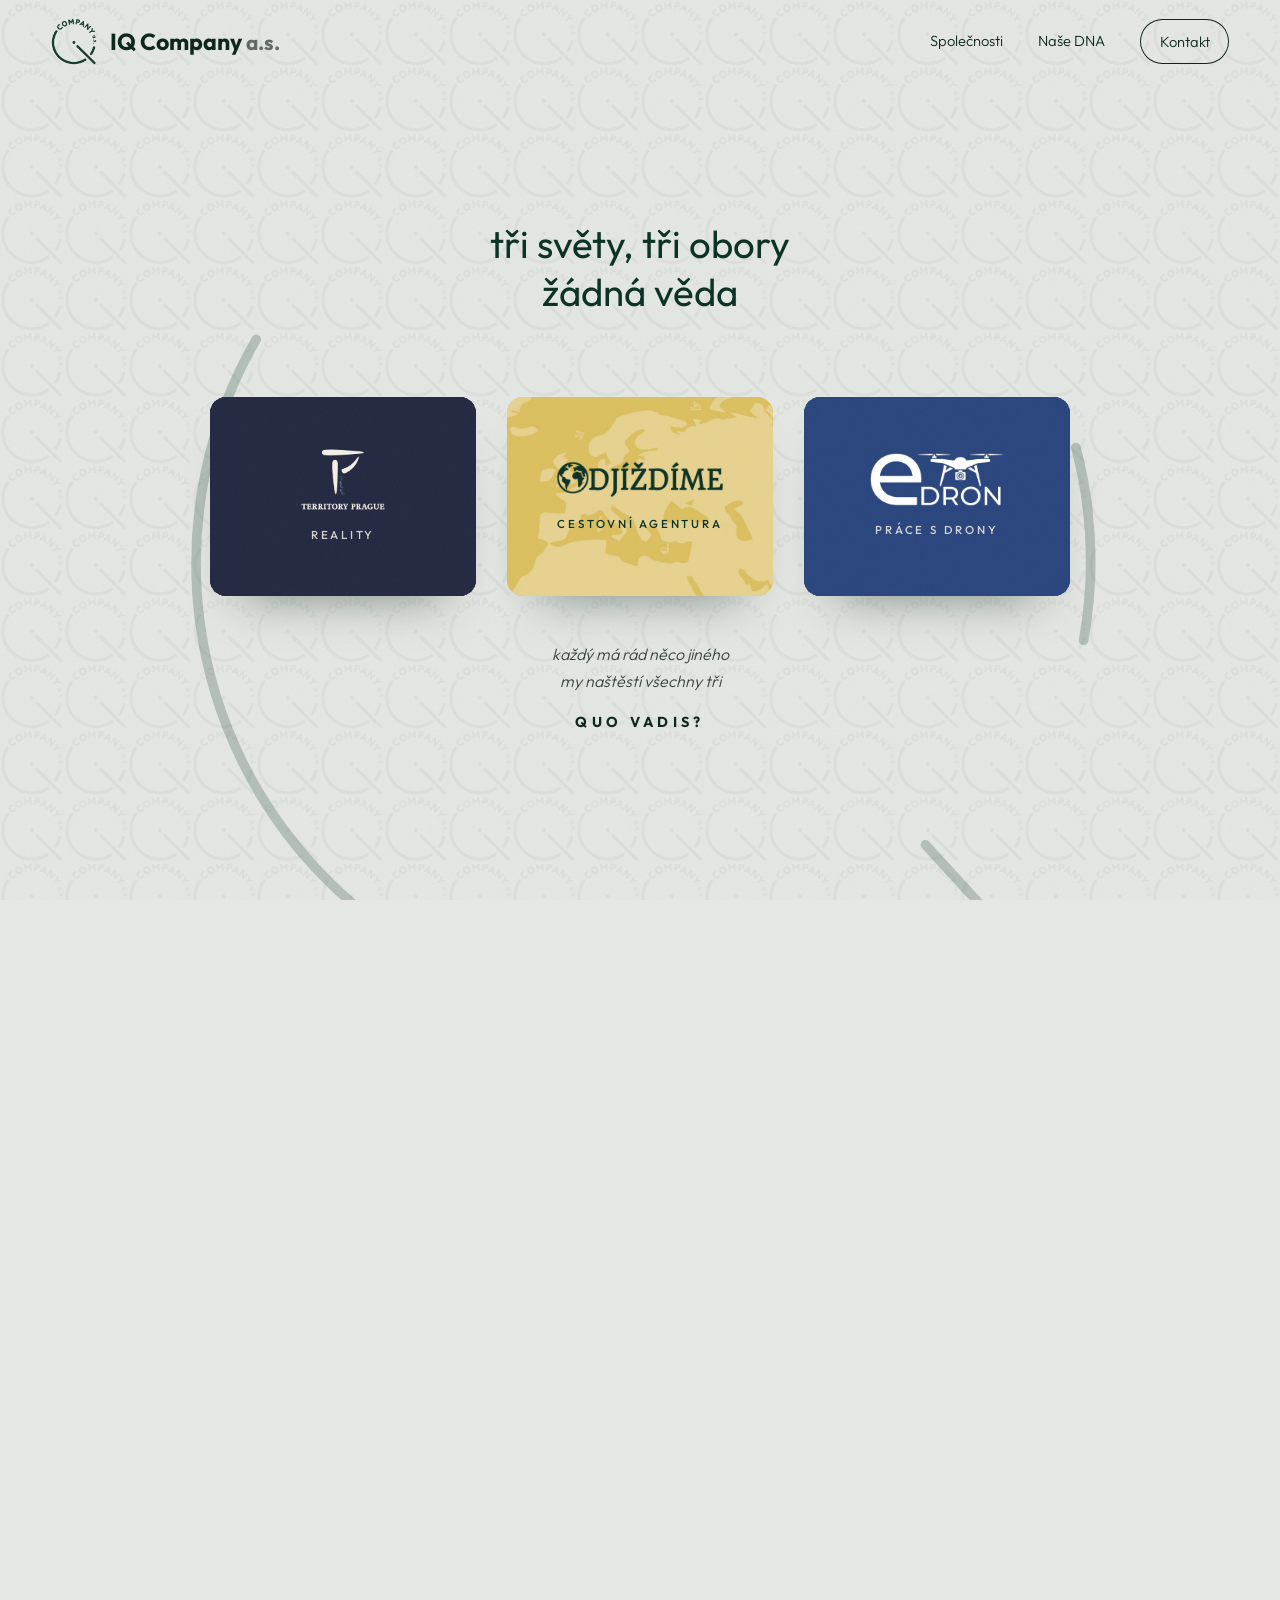
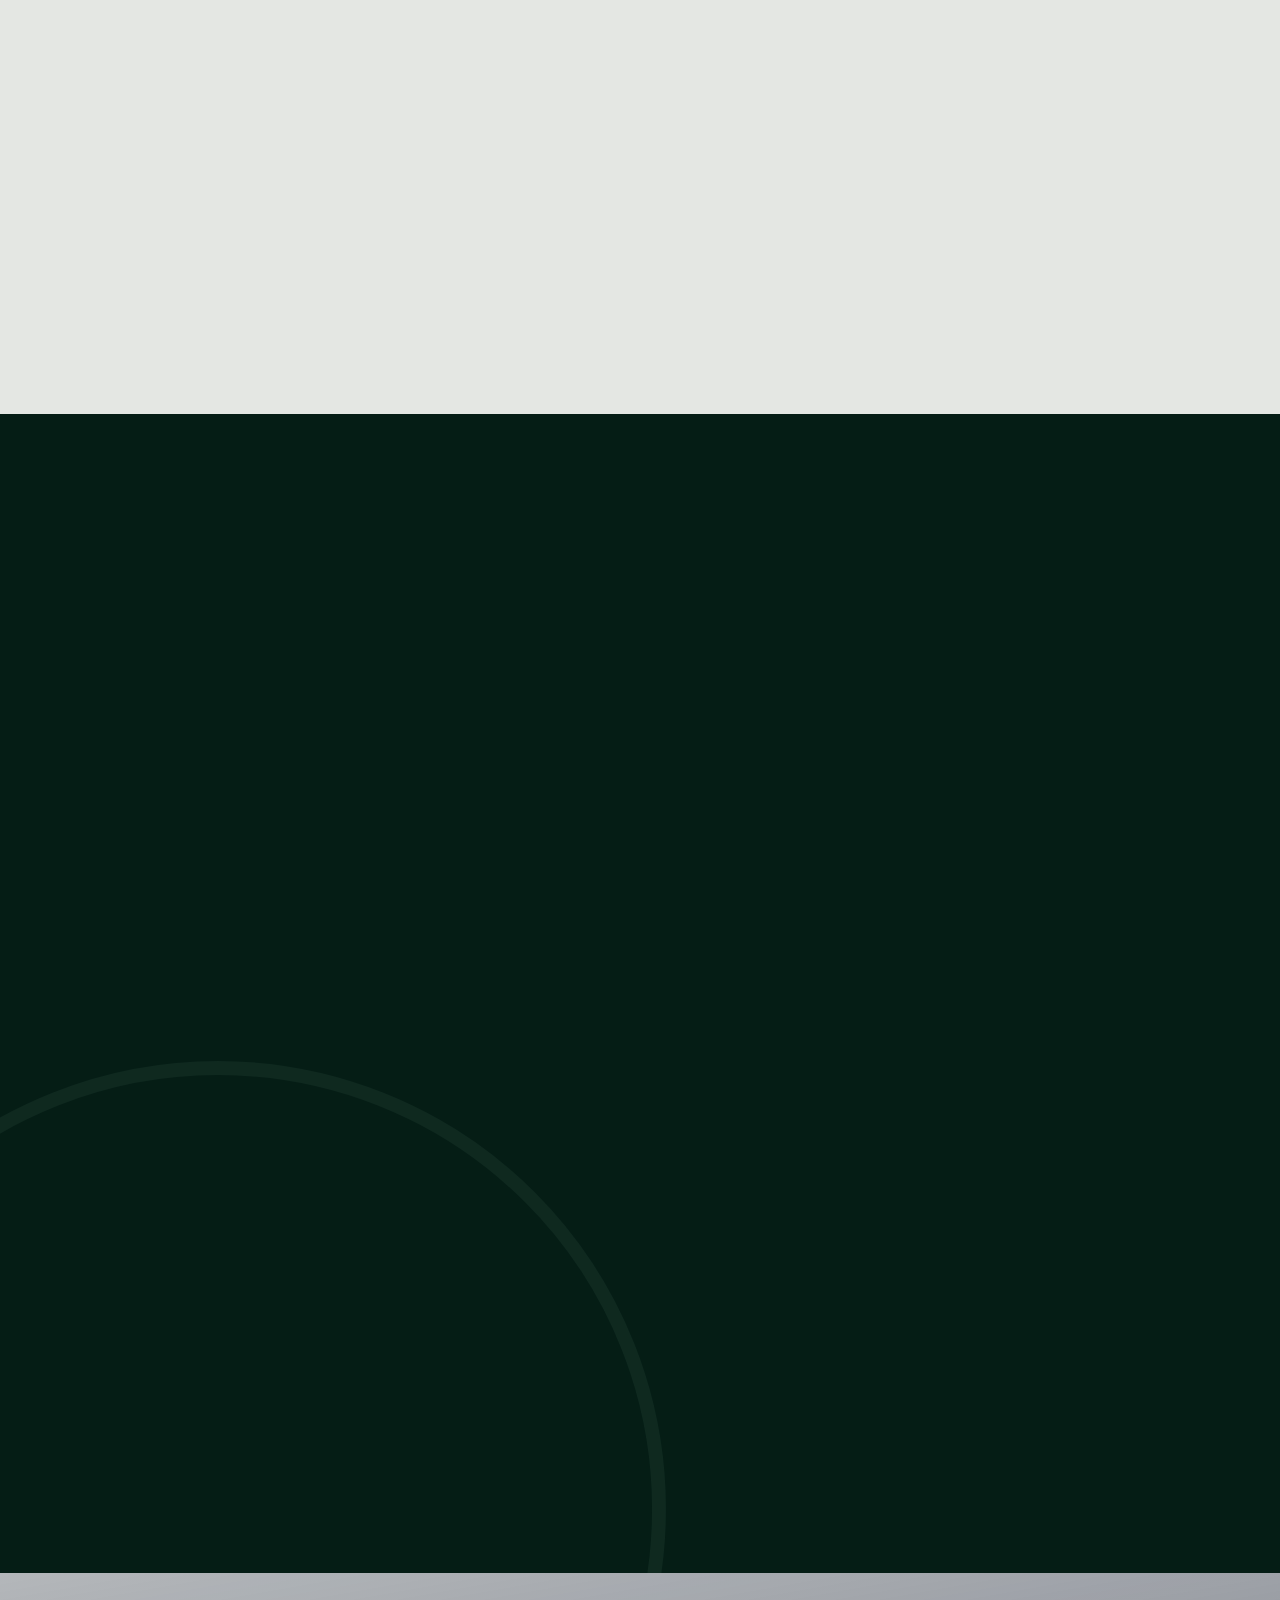
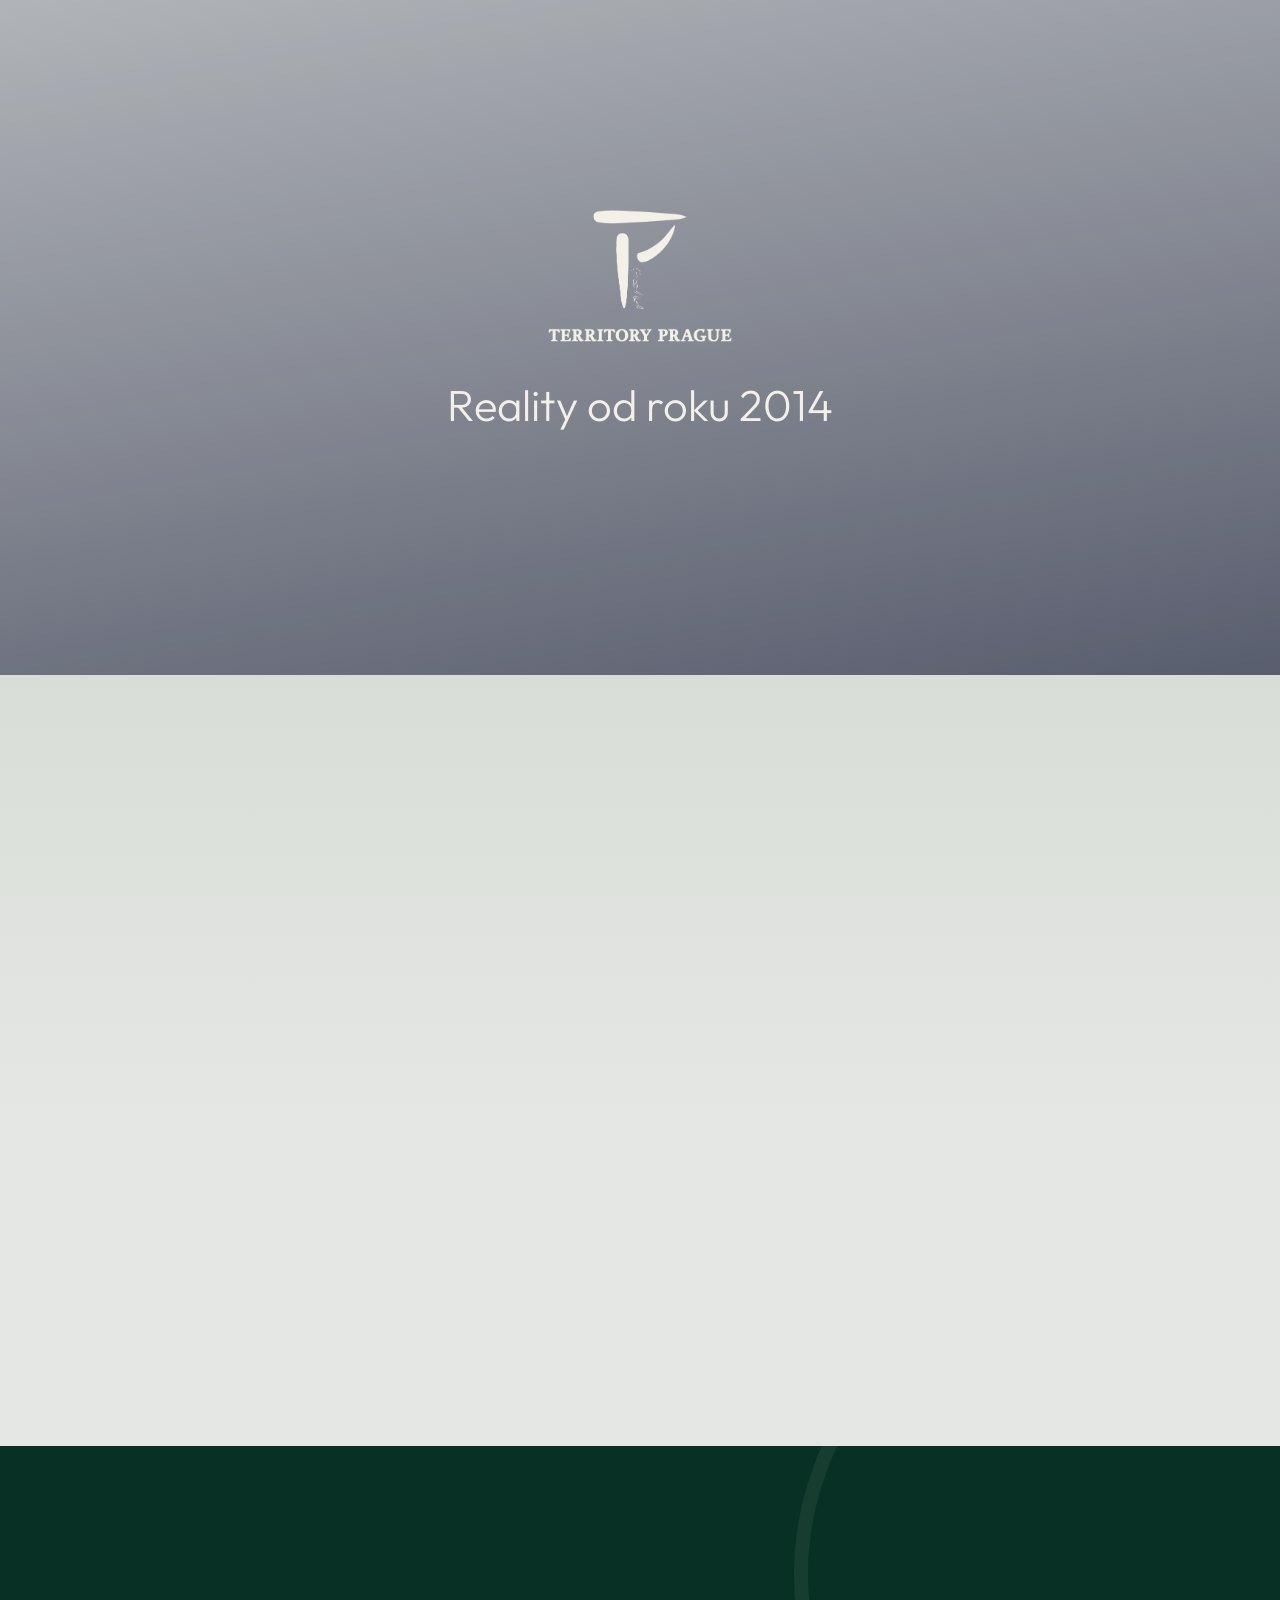
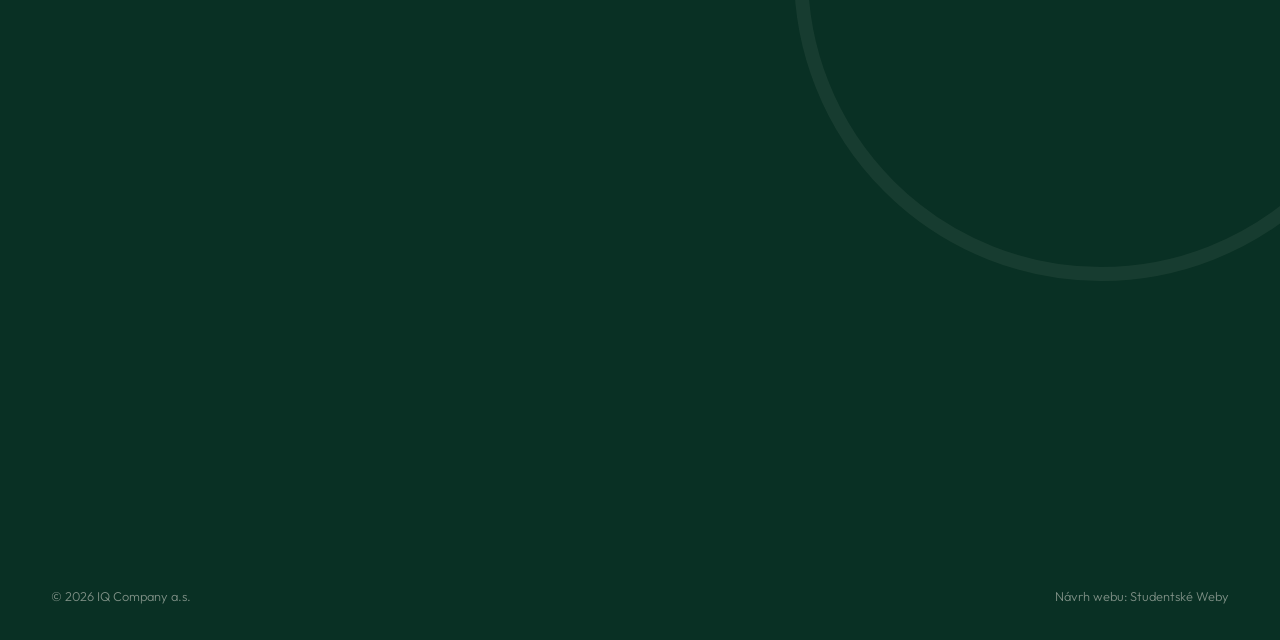
==== commit 31cf9225: "Úpravy podle připomínek 13. 10.: patička s DS a OR, Naše DNA, osa bez posloupnosti, Pište nám, bez T" ====
--- a/_template.html
+++ b/_template.html
@@ -33,8 +33,7 @@
   </a>
   <nav class="nav-links" aria-label="Hlavní navigace">
     <a href="#spolecnosti">Společnosti</a>
-    <a href="#prehled">Přehled</a>
-    <a href="#nekola">Tonda Nekola</a>
+    <a href="#prehled">Naše DNA</a>
     <a href="#kontakt" class="nav-cta">Kontakt</a>
   </nav>
   <button class="burger" aria-label="Menu" aria-expanded="false"><span></span><span></span></button>
@@ -42,8 +41,7 @@
 
 <div class="mnav" id="mnav">
   <a href="#spolecnosti">Společnosti</a>
-  <a href="#prehled">Přehled</a>
-  <a href="#nekola">Tonda Nekola</a>
+  <a href="#prehled">Naše DNA</a>
   <a href="#kontakt">Kontakt</a>
 </div>
 
@@ -169,7 +167,7 @@
 <section class="overview" id="prehled">
   <div class="ov-inner">
     <div class="sec-head sec-head--dark reveal">
-      <p class="kicker">Rychlý přehled</p>
+      <p class="kicker">Naše DNA</p>
       <h2 class="h2">Co je <em>právě aktivní</em></h2>
     </div>
 
@@ -192,12 +190,11 @@
     </div>
 
     <div class="timeline reveal">
-      <p class="kicker">Jak kameny přibývaly</p>
       <ol>
-        <li style="--c:#8f98c9"><span class="yr" data-count="2014">2014</span><span>TERRITORY PRAGUE s.r.o.</span></li>
-        <li style="--c:#7fb59b"><span class="yr" data-count="2020">2020</span><span>IQ Company a.s.</span></li>
-        <li style="--c:#7d9ad6"><span class="yr" data-count="2022">2022</span><span>E-dron PLUS s.r.o.</span></li>
-        <li style="--c:#D4AF37"><span class="yr" data-count="2022">2022</span><span>TLH Travel s.r.o.</span></li>
+        <li style="--c:#7fb59b"><a class="yr" data-count="2020" href="https://or.justice.cz/ias/ui/rejstrik-$firma?ico=09163425" target="_blank" rel="noopener" title="Obchodní rejstřík">2020</a><span>IQ Company a.s.</span></li>
+        <li style="--c:#8f98c9"><a class="yr" data-count="2014" href="https://or.justice.cz/ias/ui/rejstrik-$firma?ico=03290221" target="_blank" rel="noopener" title="Obchodní rejstřík">2014</a><span>TERRITORY PRAGUE s.r.o.</span></li>
+        <li style="--c:#D4AF37"><a class="yr" data-count="2022" href="https://or.justice.cz/ias/ui/rejstrik-$firma?ico=17655439" target="_blank" rel="noopener" title="Obchodní rejstřík">2022</a><span>TLH Travel s.r.o.</span></li>
+        <li style="--c:#7d9ad6"><a class="yr" data-count="2022" href="https://or.justice.cz/ias/ui/rejstrik-$firma?ico=17492696" target="_blank" rel="noopener" title="Obchodní rejstřík">2022</a><span>E-dron PLUS s.r.o.</span></li>
       </ol>
     </div>
   </div>
@@ -241,21 +238,22 @@
   <div class="ct-inner">
     <div class="ct-main reveal">
       <img src="assets/iq-cream.png" alt="Logo IQ Company a.s." class="ct-logo" loading="lazy">
-      <h2 class="h2">Napište <em>nám</em></h2>
+      <h2 class="h2">Pište <em>nám</em></h2>
       <a href="mailto:info@iqcompany.cz" class="ct-mail">info@iqcompany.cz</a>
     </div>
     <div class="ct-cols reveal">
-      <div>
-        <p class="kicker">IQ Company a.s.</p>
-        <p>Bílkova 855/19<br>110 00 Praha 1 – Staré Město</p>
-        <p>IČO 09163425<br>DIČ CZ09163425</p>
-      </div>
-      <div>
-        <p class="kicker">Společnosti</p>
-        <ul class="ct-links">
-          <li><a class="link-u" href="#territory">TERRITORY PRAGUE s.r.o.</a></li>
-          <li><a class="link-u" href="https://odjizdime.cz/" target="_blank" rel="noopener">TLH Travel s.r.o. — odjizdime.cz</a></li>
-          <li><a class="link-u" href="https://www.e-dron.cz/" target="_blank" rel="noopener">E-dron PLUS s.r.o. — e-dron.cz</a></li>
+      <div class="ct-firm">
+        <p class="ct-name">IQ Company a.s.</p>
+        <p class="ct-addr">Bílkova 855/19<br>110 00 Praha 1 – Staré Město</p>
+        <p class="ct-addr">IČO 09163425<br>DIČ CZ09163425</p>
+        <p class="ct-addr">DS: csy6u5f<br><a class="link-u" href="https://or.justice.cz/ias/ui/rejstrik-$firma?ico=09163425" target="_blank" rel="noopener">OR – obchodní rejstřík</a></p>
+      </div>
+      <div class="ct-firm">
+        <p class="ct-name">Společnosti</p>
+        <ul class="ct-links ct-addr">
+          <li><a class="link-u" href="#territory">TERRITORY PRAGUE s.r.o.</a><span>DS: fyimsmk</span></li>
+          <li><a class="link-u" href="https://odjizdime.cz/" target="_blank" rel="noopener">TLH Travel s.r.o.</a><span>DS: xv57gsh</span></li>
+          <li><a class="link-u" href="https://www.e-dron.cz/" target="_blank" rel="noopener">E-dron PLUS s.r.o.</a><span>DS: 3amupbw</span></li>
         </ul>
       </div>
     </div>
--- a/style.css
+++ b/style.css
@@ -279,3 +279,16 @@
   *,*::before,*::after{animation-duration:.01ms!important;animation-iteration-count:1!important;transition-duration:.01ms!important}
   .reveal,.reveal-img{opacity:1;transform:none;clip-path:none}
 }
+
+/* patička: nadpisy větší a tučné, údaje menší a netučné (připomínky 13. 10.) */
+.ct-cols .ct-name{font-family:var(--f-display);font-size:1.45rem;font-weight:700;line-height:1.2;color:var(--cream);margin-bottom:1rem}
+.ct-cols .ct-addr{font-size:.88rem;font-weight:400;line-height:1.45;margin-bottom:1.1rem}
+.ct-links.ct-addr{gap:.45rem}
+.ct-links li{display:flex;gap:1.4rem;justify-content:space-between;max-width:26rem}
+.ct-links li span{color:rgba(243,240,232,.7);white-space:nowrap}
+/* časová osa: roky velké, názvy na střed pod nimi */
+.timeline li{text-align:center;padding-right:0}
+.timeline li::before{left:50%;transform:translateX(-50%)}
+a.yr{color:var(--cream);transition:color .3s}
+a.yr:hover{color:var(--iq-soft)}
+.timeline{margin-top:clamp(3rem,6vw,5rem)}
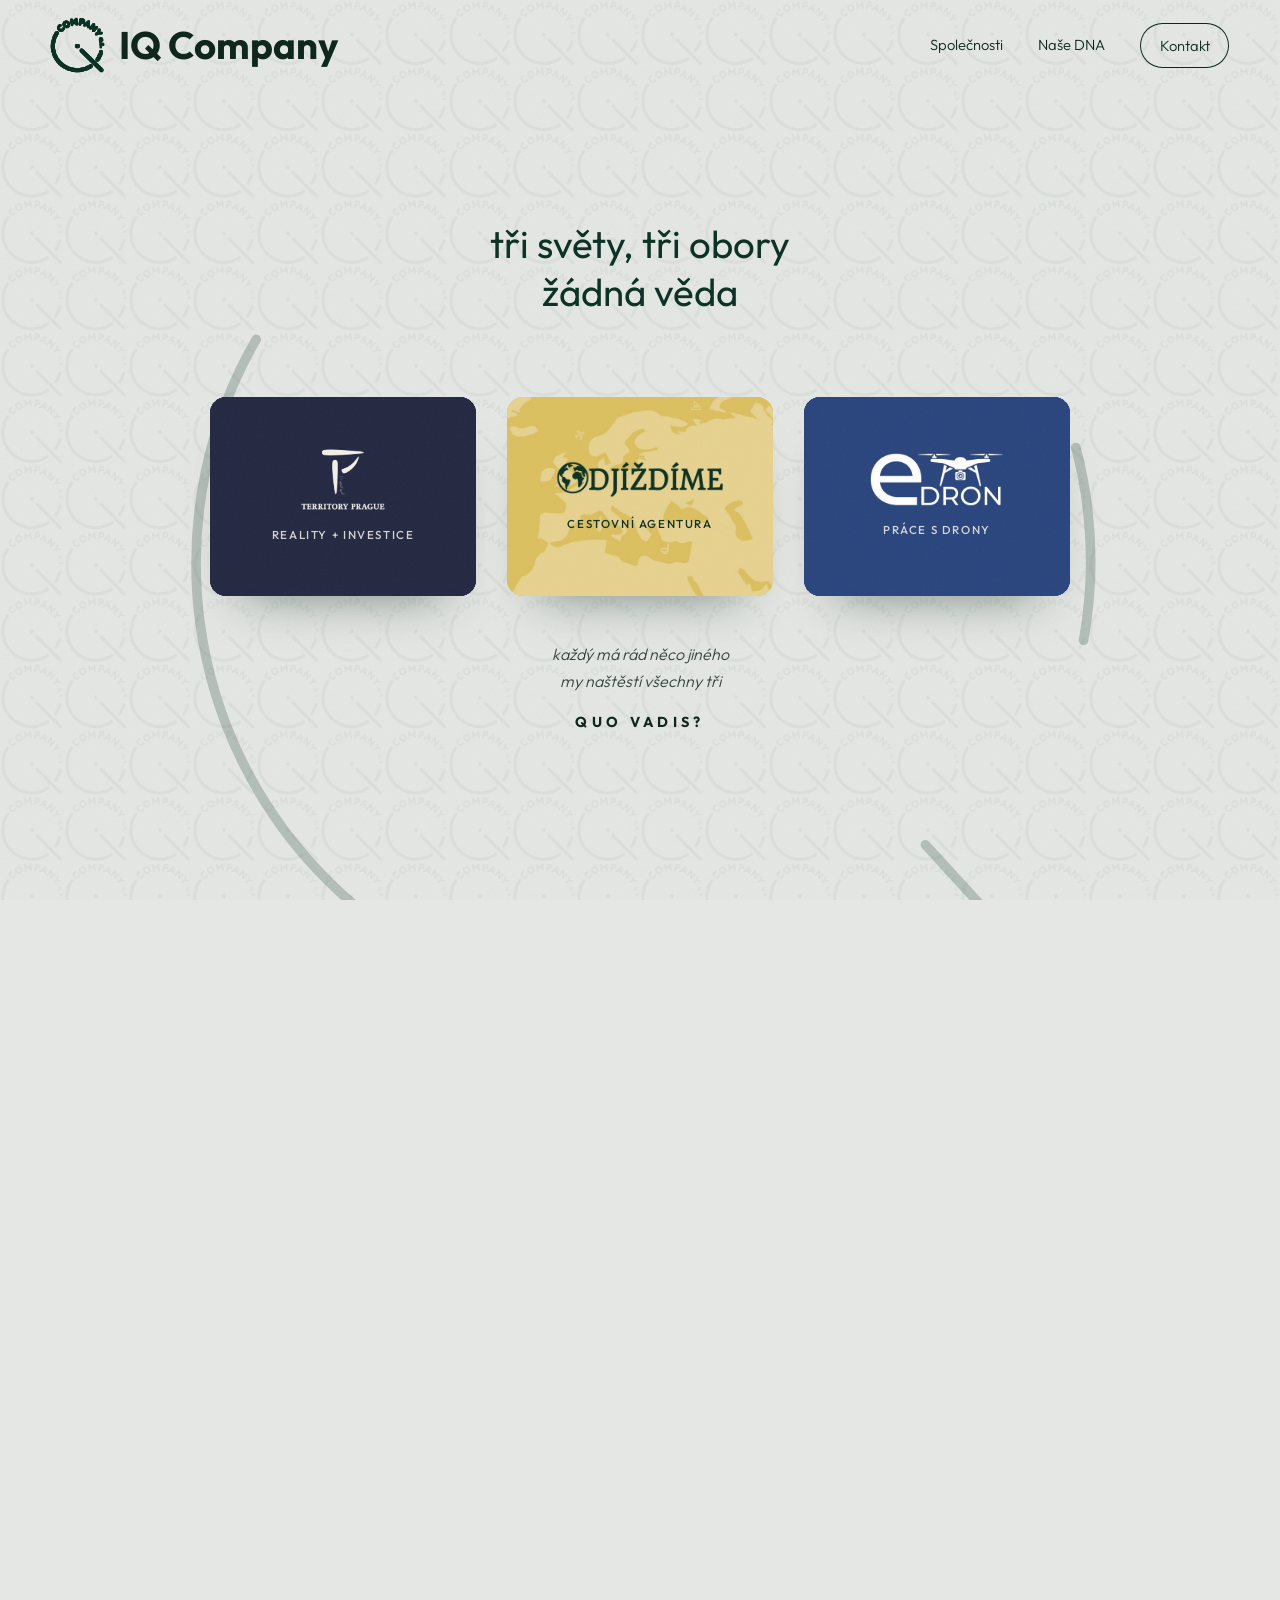
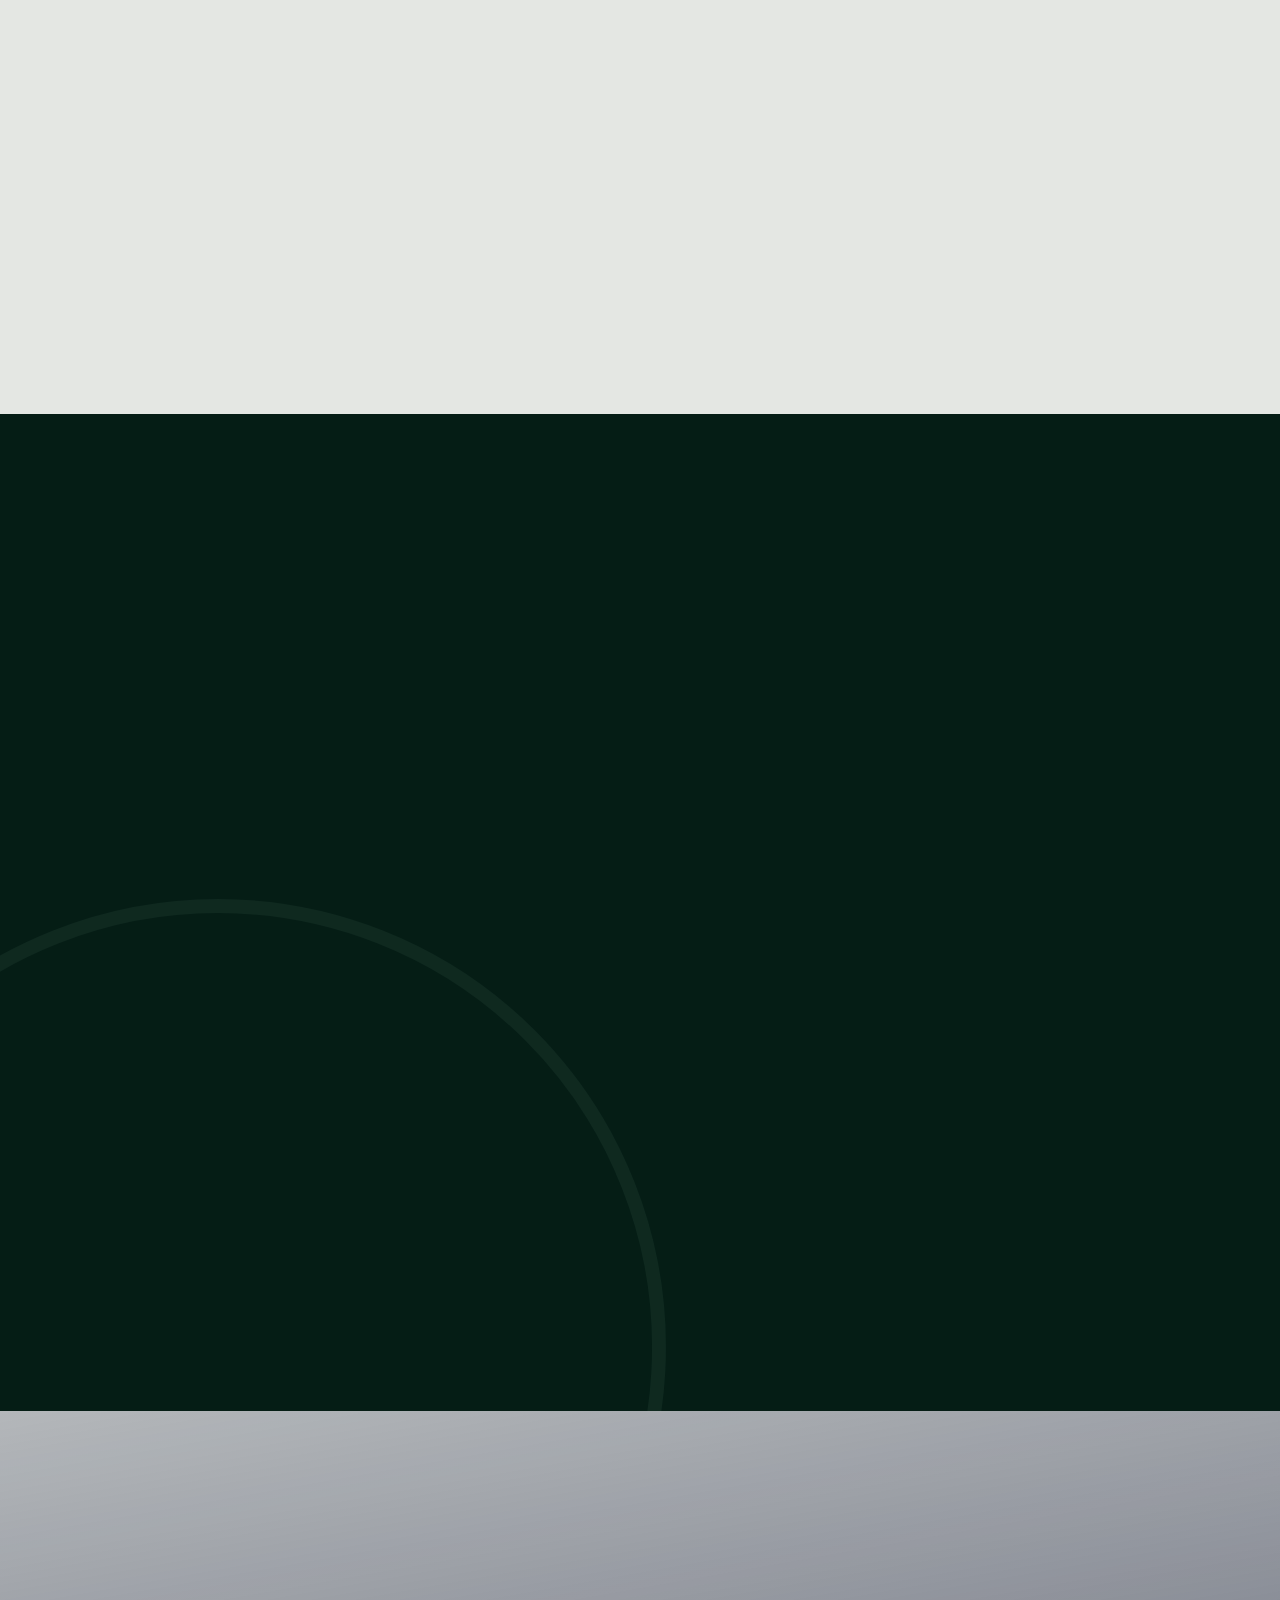
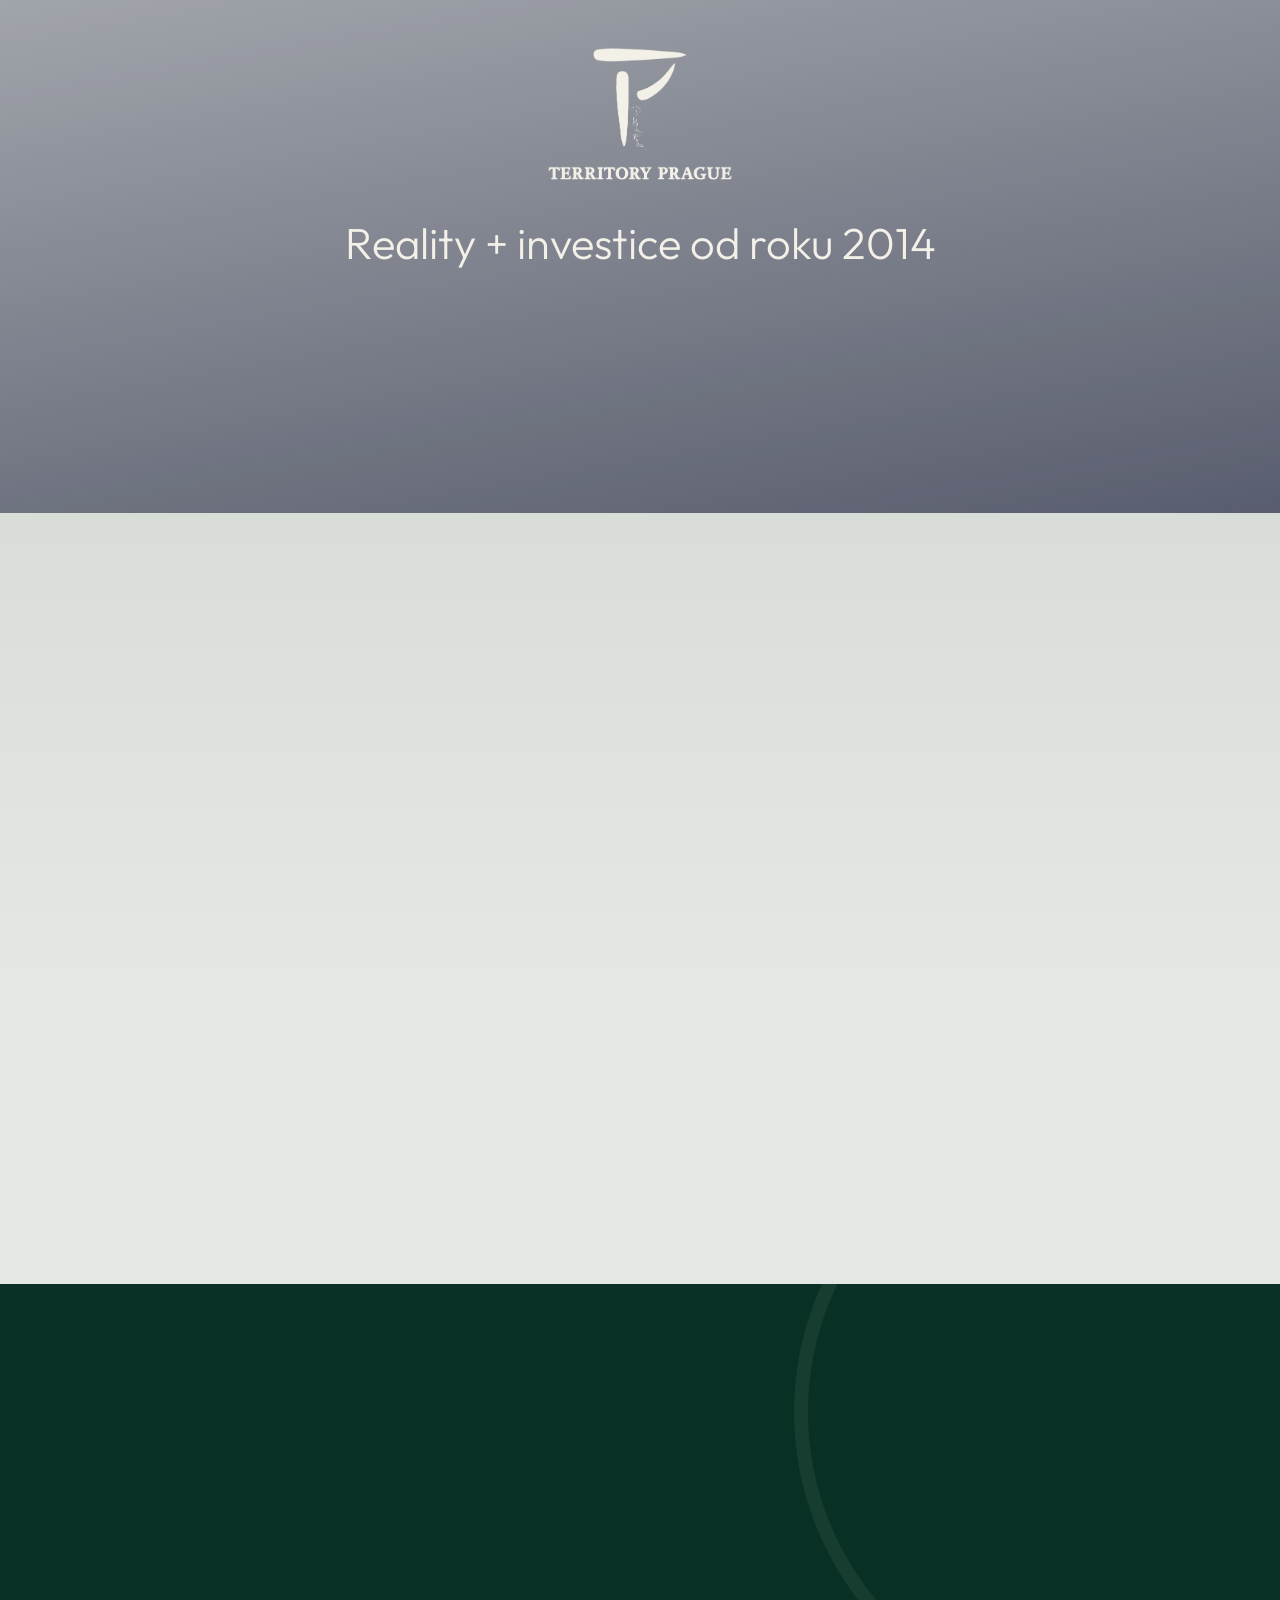
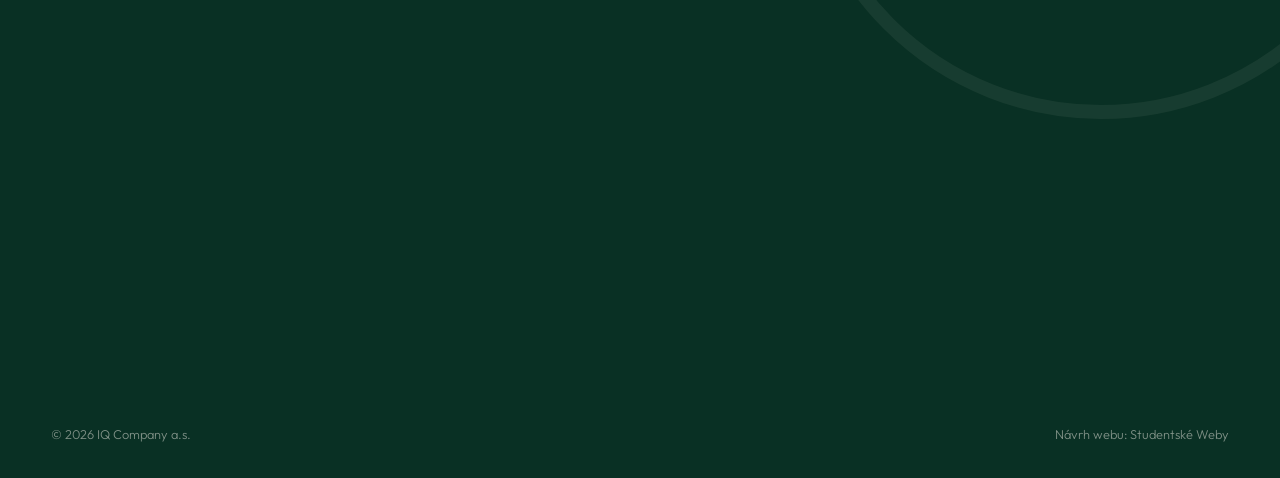
==== commit c47791b1: "Úpravy podle připomínek 14. 10.: větší název bez a.s., menší kostičky a chaotický rozpad, přehled s " ====
--- a/_template.html
+++ b/_template.html
@@ -29,7 +29,7 @@
 <header class="nav" id="nav">
   <a href="#top" class="brand" aria-label="IQ Company a.s. — úvod">
     <img src="assets/iq-green.png" alt="Logo IQ Company a.s." width="46" height="48">
-    <span class="brand-name">IQ Company <em>a.s.</em></span>
+    <span class="brand-name">IQ Company</span>
   </a>
   <nav class="nav-links" aria-label="Hlavní navigace">
     <a href="#spolecnosti">Společnosti</a>
@@ -59,9 +59,9 @@
   </div>
 
   <div class="cards" id="karty">
-    <a href="#territory" class="card" style="--c:#232841;--k:0" aria-label="TERRITORY PRAGUE — reality">
+    <a href="#territory" class="card" style="--c:#232841;--k:0" aria-label="TERRITORY PRAGUE — reality + investice">
       <span class="tl" aria-hidden="true"></span>
-      <span class="cb"><img src="assets/territory-cream.png" alt="TERRITORY PRAGUE" width="513" height="374"><span class="cap">Reality</span></span>
+      <span class="cb"><img src="assets/territory-cream.png" alt="TERRITORY PRAGUE" width="513" height="374"><span class="cap">Reality + investice</span></span>
     </a>
     <a href="#odjizdime" class="card" style="--c:#d4af37;--k:1" aria-label="Odjíždíme — cestovní agentura">
       <span class="tl" aria-hidden="true"></span>
@@ -96,14 +96,14 @@
       </div>
       <img class="co-logo co-logo--tp" src="assets/territory-navy.png" alt="Logo TERRITORY PRAGUE" loading="lazy">
       <h3 class="h3">TERRITORY PRAGUE <span>s.r.o.</span></h3>
-      <p class="co-field">Reality</p>
-      <p>Realitní činnost Tondy Nekoly. Firma pracuje převážně s neveřejnými nabídkami, proto zatím nemá vlastní web. Víc o tom, co Tonda Nekola v realitách umí a co má za sebou, najdete níže.</p>
+      <p class="co-field">Reality + investice</p>
+      <p>Realitní a investiční činnost Tondy Nekoly. Firma pracuje převážně s neveřejnými nabídkami, proto zatím nemá vlastní web. Víc o tom, co Tonda Nekola v realitách a investicích umí a co má za sebou, najdete níže.</p>
       <dl class="co-meta">
         <div><dt>Založeno</dt><dd>2014</dd></div>
         <div><dt>IČO</dt><dd>03290221</dd></div>
         <div><dt>Kontakt</dt><dd><a class="link-u" href="mailto:info@territoryprague.cz">info@territoryprague.cz</a></dd></div>
       </dl>
-      <a href="#nekola" class="btn btn--line"><span>Tonda Nekola a reality</span><i aria-hidden="true">↓</i></a>
+      <a href="#nekola" class="btn btn--line"><span>Tonda Nekola: reality + investice</span><i aria-hidden="true">↓</i></a>
     </div>
   </article>
 
@@ -168,24 +168,23 @@
   <div class="ov-inner">
     <div class="sec-head sec-head--dark reveal">
       <p class="kicker">Naše DNA</p>
-      <h2 class="h2">Co je <em>právě aktivní</em></h2>
     </div>
 
     <div class="ov-table reveal" role="table" aria-label="Přehled společností">
       <div class="ov-row ov-row--head" role="row">
-        <span role="columnheader">Společnost</span><span role="columnheader">Činnost</span><span role="columnheader">Stav</span><span role="columnheader">Web</span>
-      </div>
-      <div class="ov-row" role="row">
-        <span role="cell"><b class="pb pb-iq"></b>IQ Company a.s.</span><span role="cell">Mateřská společnost</span><span role="cell"><i class="st-dot st-dot--live"></i>Aktivní</span><span role="cell"><a class="link-u" href="mailto:info@iqcompany.cz">info@iqcompany.cz</a></span>
-      </div>
-      <div class="ov-row" role="row">
-        <span role="cell"><b class="pb pb-tp"></b>TERRITORY PRAGUE s.r.o.</span><span role="cell">Reality</span><span role="cell"><i class="st-dot st-dot--quiet"></i>Neveřejné nabídky</span><span role="cell"><a class="link-u" href="#nekola">níže na této stránce</a></span>
-      </div>
-      <div class="ov-row" role="row">
-        <span role="cell"><b class="pb pb-od"></b>TLH Travel s.r.o.</span><span role="cell">Cestovní agentura</span><span role="cell"><i class="st-dot st-dot--live"></i>Aktivní</span><span role="cell"><a class="link-u" href="https://odjizdime.cz/" target="_blank" rel="noopener">odjizdime.cz ↗</a></span>
-      </div>
-      <div class="ov-row" role="row">
-        <span role="cell"><b class="pb pb-ed"></b>E-dron PLUS s.r.o.</span><span role="cell">Letecké práce dronem</span><span role="cell"><i class="st-dot st-dot--live"></i>Aktivní</span><span role="cell"><a class="link-u" href="https://www.e-dron.cz/" target="_blank" rel="noopener">e-dron.cz ↗</a></span>
+        <span role="columnheader">Společnost</span><span role="columnheader">Činnost</span><span role="columnheader">E-mail</span>
+      </div>
+      <div class="ov-row" role="row">
+        <span role="cell"><b class="pb pb-iq"></b>IQ Company a.s.</span><span role="cell">Mateřská společnost</span><span role="cell"><a class="ov-mail" href="mailto:info@iqcompany.cz"><svg class="mi" viewBox="0 0 24 24" aria-hidden="true"><rect x="3" y="5" width="18" height="14" rx="2"/><path d="M3.5 6.5 12 13l8.5-6.5"/></svg>info@iqcompany.cz</a></span>
+      </div>
+      <div class="ov-row" role="row">
+        <span role="cell"><b class="pb pb-tp"></b>TERRITORY PRAGUE s.r.o.</span><span role="cell">Reality + investice</span><span role="cell"><a class="ov-mail" href="mailto:info@territoryprague.cz"><svg class="mi" viewBox="0 0 24 24" aria-hidden="true"><rect x="3" y="5" width="18" height="14" rx="2"/><path d="M3.5 6.5 12 13l8.5-6.5"/></svg>info@territoryprague.cz</a></span>
+      </div>
+      <div class="ov-row" role="row">
+        <span role="cell"><b class="pb pb-od"></b>TLH Travel s.r.o.</span><span role="cell">Cestovní agentura</span><span role="cell"><a class="ov-mail" href="mailto:info@odjizdime.cz"><svg class="mi" viewBox="0 0 24 24" aria-hidden="true"><rect x="3" y="5" width="18" height="14" rx="2"/><path d="M3.5 6.5 12 13l8.5-6.5"/></svg>info@odjizdime.cz</a></span>
+      </div>
+      <div class="ov-row" role="row">
+        <span role="cell"><b class="pb pb-ed"></b>E-dron PLUS s.r.o.</span><span role="cell">Letecké práce dronem</span><span role="cell"><a class="ov-mail" href="mailto:info@e-dron.cz"><svg class="mi" viewBox="0 0 24 24" aria-hidden="true"><rect x="3" y="5" width="18" height="14" rx="2"/><path d="M3.5 6.5 12 13l8.5-6.5"/></svg>info@e-dron.cz</a></span>
       </div>
     </div>
 
@@ -205,7 +204,7 @@
   <div class="break-img"><img src="assets/vltava.jpg" alt="Vltava v Praze z dronu" loading="lazy"></div>
   <div class="break-copy">
     <img src="assets/territory-cream.png" alt="" width="180" loading="lazy">
-    <p>Reality od roku 2014</p>
+    <p>Reality + investice od roku 2014</p>
   </div>
 </section>
 
@@ -214,7 +213,7 @@
   <div class="person-grid">
     <div class="person-side reveal">
       <p class="kicker">TERRITORY PRAGUE</p>
-      <h2 class="h2">Tonda Nekola <em>a reality</em></h2>
+      <h2 class="h2">Tonda Nekola <em>reality + investice</em></h2>
       <p class="sec-lead">TERRITORY PRAGUE nepotřebuje výlohu: pracuje s neveřejnými nabídkami. Tahle část proto nahrazuje samostatný web.</p>
       <a href="mailto:info@territoryprague.cz" class="btn magnetic"><span>info@territoryprague.cz</span><i aria-hidden="true">→</i></a>
     </div>
@@ -238,7 +237,7 @@
   <div class="ct-inner">
     <div class="ct-main reveal">
       <img src="assets/iq-cream.png" alt="Logo IQ Company a.s." class="ct-logo" loading="lazy">
-      <h2 class="h2">Pište <em>nám</em></h2>
+      <h2 class="h2">Pište <em>nám …</em></h2>
       <a href="mailto:info@iqcompany.cz" class="ct-mail">info@iqcompany.cz</a>
     </div>
     <div class="ct-cols reveal">
@@ -256,6 +255,7 @@
           <li><a class="link-u" href="https://www.e-dron.cz/" target="_blank" rel="noopener">E-dron PLUS s.r.o.</a><span>DS: 3amupbw</span></li>
         </ul>
       </div>
+      <div class="ct-firm ct-free" aria-hidden="true"></div>
     </div>
     <div class="ct-bottom">
       <span>© 2026 IQ Company a.s.</span>
--- a/style.css
+++ b/style.css
@@ -103,16 +103,16 @@
 .card{position:relative;display:block;aspect-ratio:4/3;border-radius:16px;box-shadow:0 30px 50px -34px rgba(5,29,21,.55);animation:lev 6s ease-in-out infinite;animation-delay:calc(var(--k)*-2s);transition:transform .4s var(--ease)}
 .card:hover{transform:scale(1.03)}
 @keyframes lev{0%,100%{translate:0 0}50%{translate:0 -12px}}
-.tl{position:absolute;inset:0;display:grid;grid-template-columns:repeat(60,1fr);grid-template-rows:repeat(45,1fr);border-radius:16px;overflow:hidden}
+.tl{position:absolute;inset:0;display:grid;grid-template-columns:repeat(80,1fr);grid-template-rows:repeat(60,1fr);border-radius:16px;overflow:hidden}
 .tl i{background:var(--c);box-shadow:0 0 0 1px var(--c);animation:tile 14s linear infinite;animation-delay:calc(var(--d)*1s + var(--k)*1.6s)}
 @keyframes tile{0%,59%{opacity:1}65%{opacity:0}75%{opacity:0}81%,100%{opacity:1}}
-.cb{position:absolute;inset:0;z-index:1;display:flex;flex-direction:column;align-items:center;justify-content:center;gap:.9rem;padding:1.6rem;animation:txt 14s linear infinite;animation-delay:calc(var(--k)*1.6s + .8s)}
+.cb{position:absolute;inset:0;z-index:1;display:flex;flex-direction:column;align-items:center;justify-content:center;gap:.9rem;padding:1.6rem;animation:txt 14s linear infinite;animation-delay:calc(var(--k)*1.6s + 1.5s)}
 @keyframes txt{0%,59%{opacity:1}65%{opacity:0}75%{opacity:0}81%,100%{opacity:1}}
 .cb img{width:62%;height:auto;max-height:42%;object-fit:contain}
 .cb img.globe{width:auto;height:30%;max-height:none}
 .card:nth-child(2) .cb img{width:80%}
 .card:nth-child(2) .cap{color:#093024}
-.card:nth-child(2) .tl i{box-shadow:none;background:var(--c) url(assets/mapa-odj.jpg) no-repeat;background-size:6000% 4500%}
+.card:nth-child(2) .tl i{box-shadow:none;background:var(--c) url(assets/mapa-odj.jpg) no-repeat;background-size:8000% 6000%}
 .cap{font-size:clamp(.66rem,.9vw,.8rem);letter-spacing:.24em;text-transform:uppercase;font-weight:500;color:rgba(243,240,232,.85)}
 .quo{margin-top:calc(-1 * clamp(1.2rem,3.4vh,2.4rem));position:relative;z-index:2;font-size:.9rem;letter-spacing:.3em;text-transform:uppercase;font-weight:700;color:var(--ink)}
 body.bez-kontury .card{box-shadow:0 30px 50px -34px rgba(5,29,21,.55)}
@@ -292,3 +292,41 @@
 a.yr{color:var(--cream);transition:color .3s}
 a.yr:hover{color:var(--iq-soft)}
 .timeline{margin-top:clamp(3rem,6vw,5rem)}
+
+/* připomínky 14. 10.: hlavička, přehled, kontakt */
+.brand img{width:auto;height:calc(var(--bn)*1.45);filter:drop-shadow(.7px 0 0 #093024) drop-shadow(-.7px 0 0 #093024) drop-shadow(0 .7px 0 #093024) drop-shadow(0 -.7px 0 #093024)}
+.brand{--bn:clamp(1.5rem,3vw,2.6rem);gap:.9rem}
+.brand-name{font-size:var(--bn);letter-spacing:0;line-height:1.05}
+.cap{letter-spacing:.14em}
+.ov-row{grid-template-columns:1.5fr 1fr 1.3fr}
+.ov-row span:first-child{font-size:clamp(.95rem,1.25vw,1.1rem);white-space:nowrap}
+.ov-row--head span:first-child{font-size:.7rem}
+.ov-row span{white-space:nowrap}
+.ov-mail{display:inline-flex;align-items:center;gap:.6rem;color:var(--cream)}
+.ov-mail .mi{width:1.15rem;height:1.15rem;flex:none;fill:none;stroke:var(--iq-soft);stroke-width:1.6;stroke-linecap:round;stroke-linejoin:round}
+.ov-mail:hover{color:var(--iq-soft)}
+.ct-cols{grid-template-columns:1fr 1fr 1fr;gap:2rem}
+.ct-cols .ct-firm:nth-child(2){text-align:center}
+.ct-links li{justify-content:center;gap:.9rem;max-width:none}
+@media (max-width:1024px){
+  .ov-row{grid-template-columns:1.5fr 1.3fr}
+  .ov-row>span:nth-child(2){display:none}
+}
+@media (max-width:820px){
+  .ov-row{grid-template-columns:1fr;gap:.3rem}
+  .ov-row>span:nth-child(2){display:block;grid-column:1;grid-row:auto;font-size:.88rem;color:rgba(243,240,232,.55)}
+  .ov-row>span:nth-child(3){grid-column:1;grid-row:auto;text-align:left;font-size:.9rem}
+  .ct-cols{grid-template-columns:1fr}
+  .ct-cols .ct-firm:nth-child(2){text-align:left}
+  .ct-links li{justify-content:flex-start}
+  .ct-free{display:none}
+}
+@media (max-width:480px){
+  .ov-row>span:nth-child(3){grid-column:1}
+  .ov-row span{white-space:normal}
+  .ov-row span:first-child{white-space:nowrap}
+}
+.ct-links li{display:grid;grid-template-columns:1fr 1fr;gap:.9rem;justify-content:normal}
+.ct-links li a{justify-self:end}
+.ct-links li span{justify-self:start}
+@media (max-width:820px){.ct-links li{grid-template-columns:auto auto;justify-content:start}.ct-links li a{justify-self:start}}
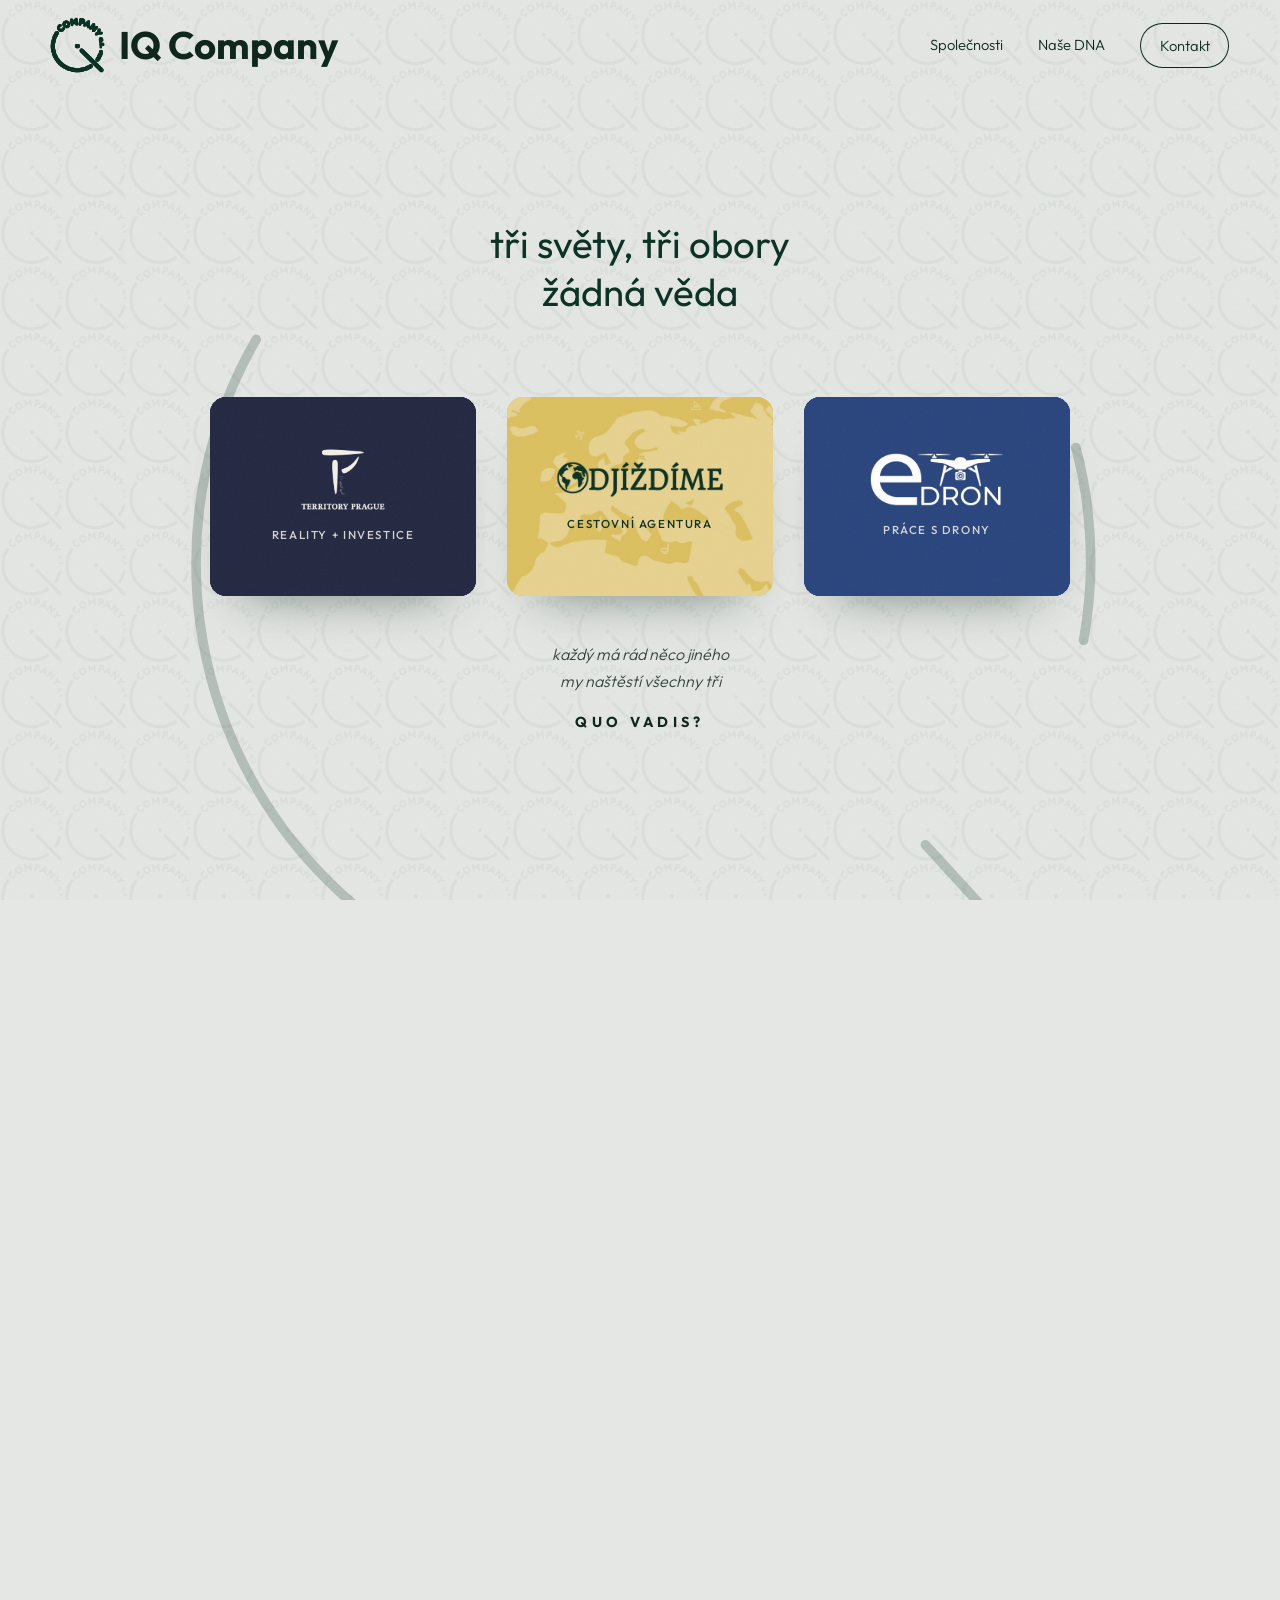
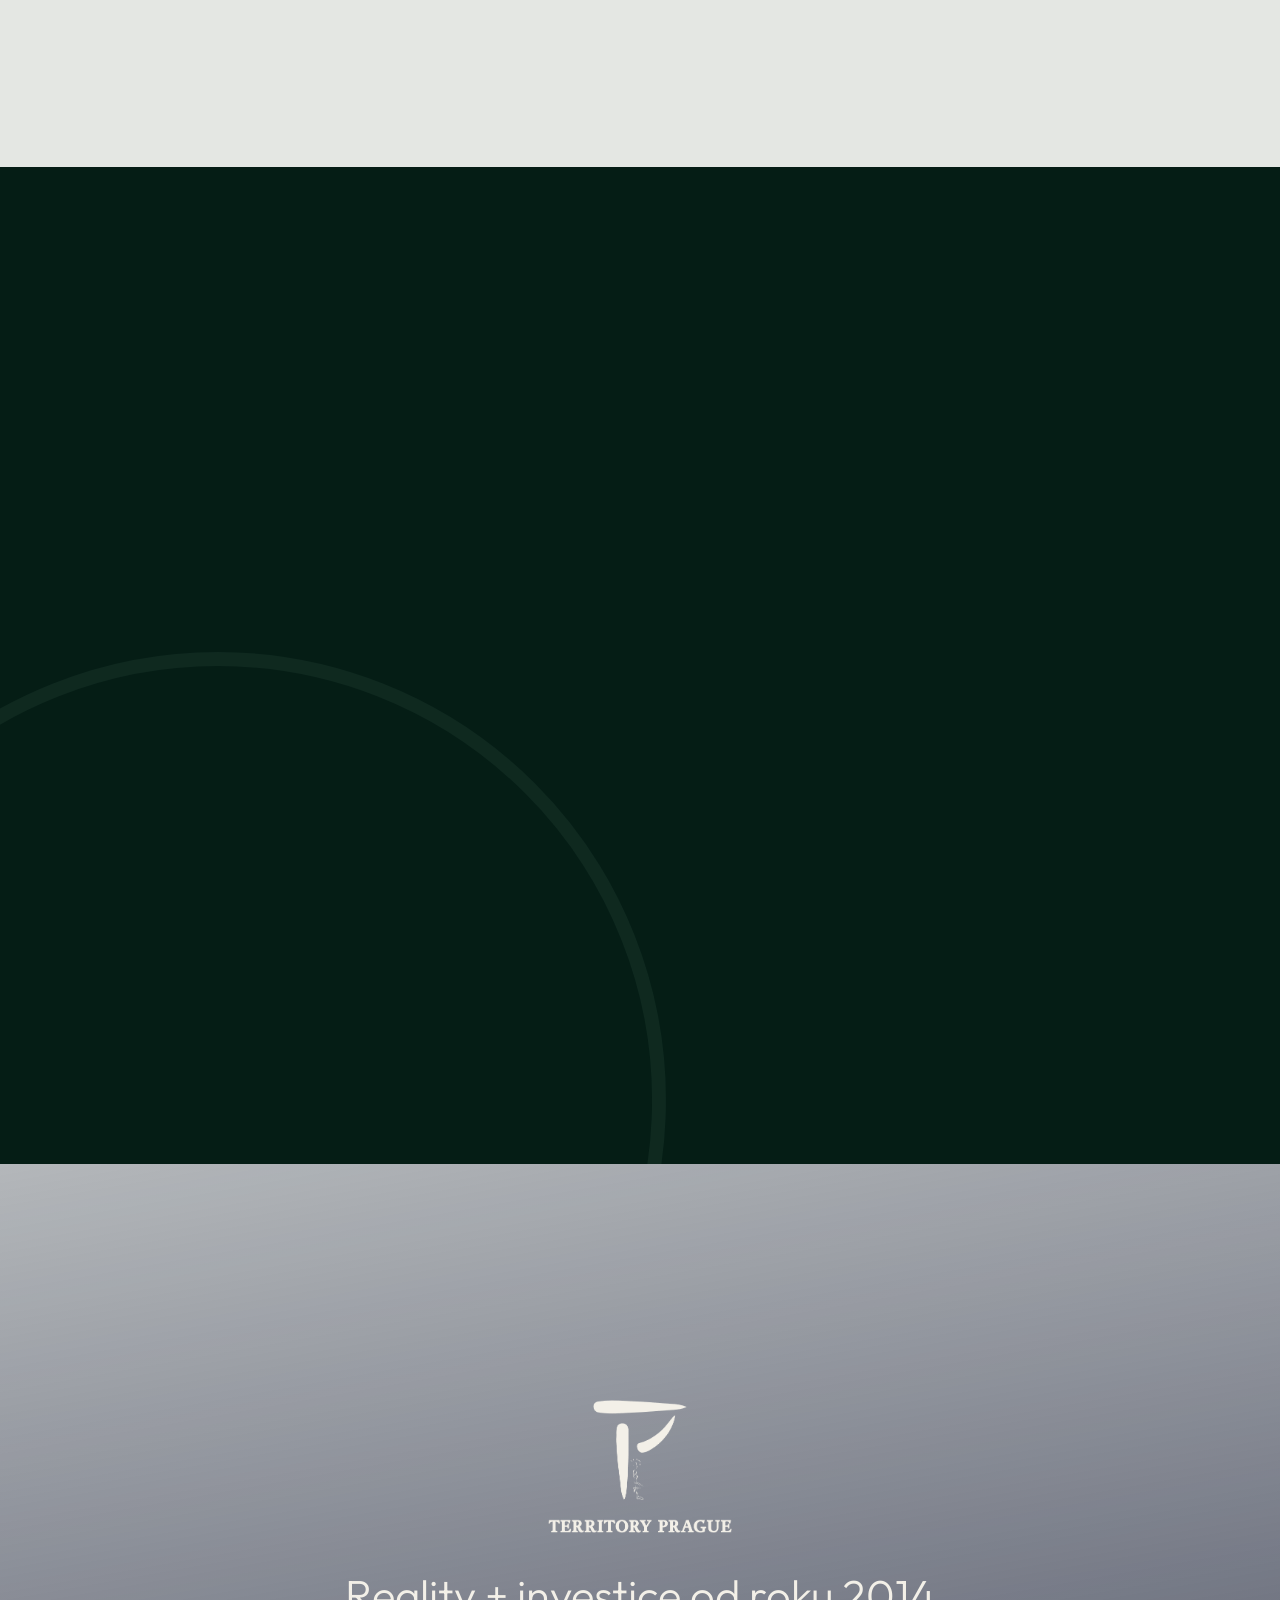
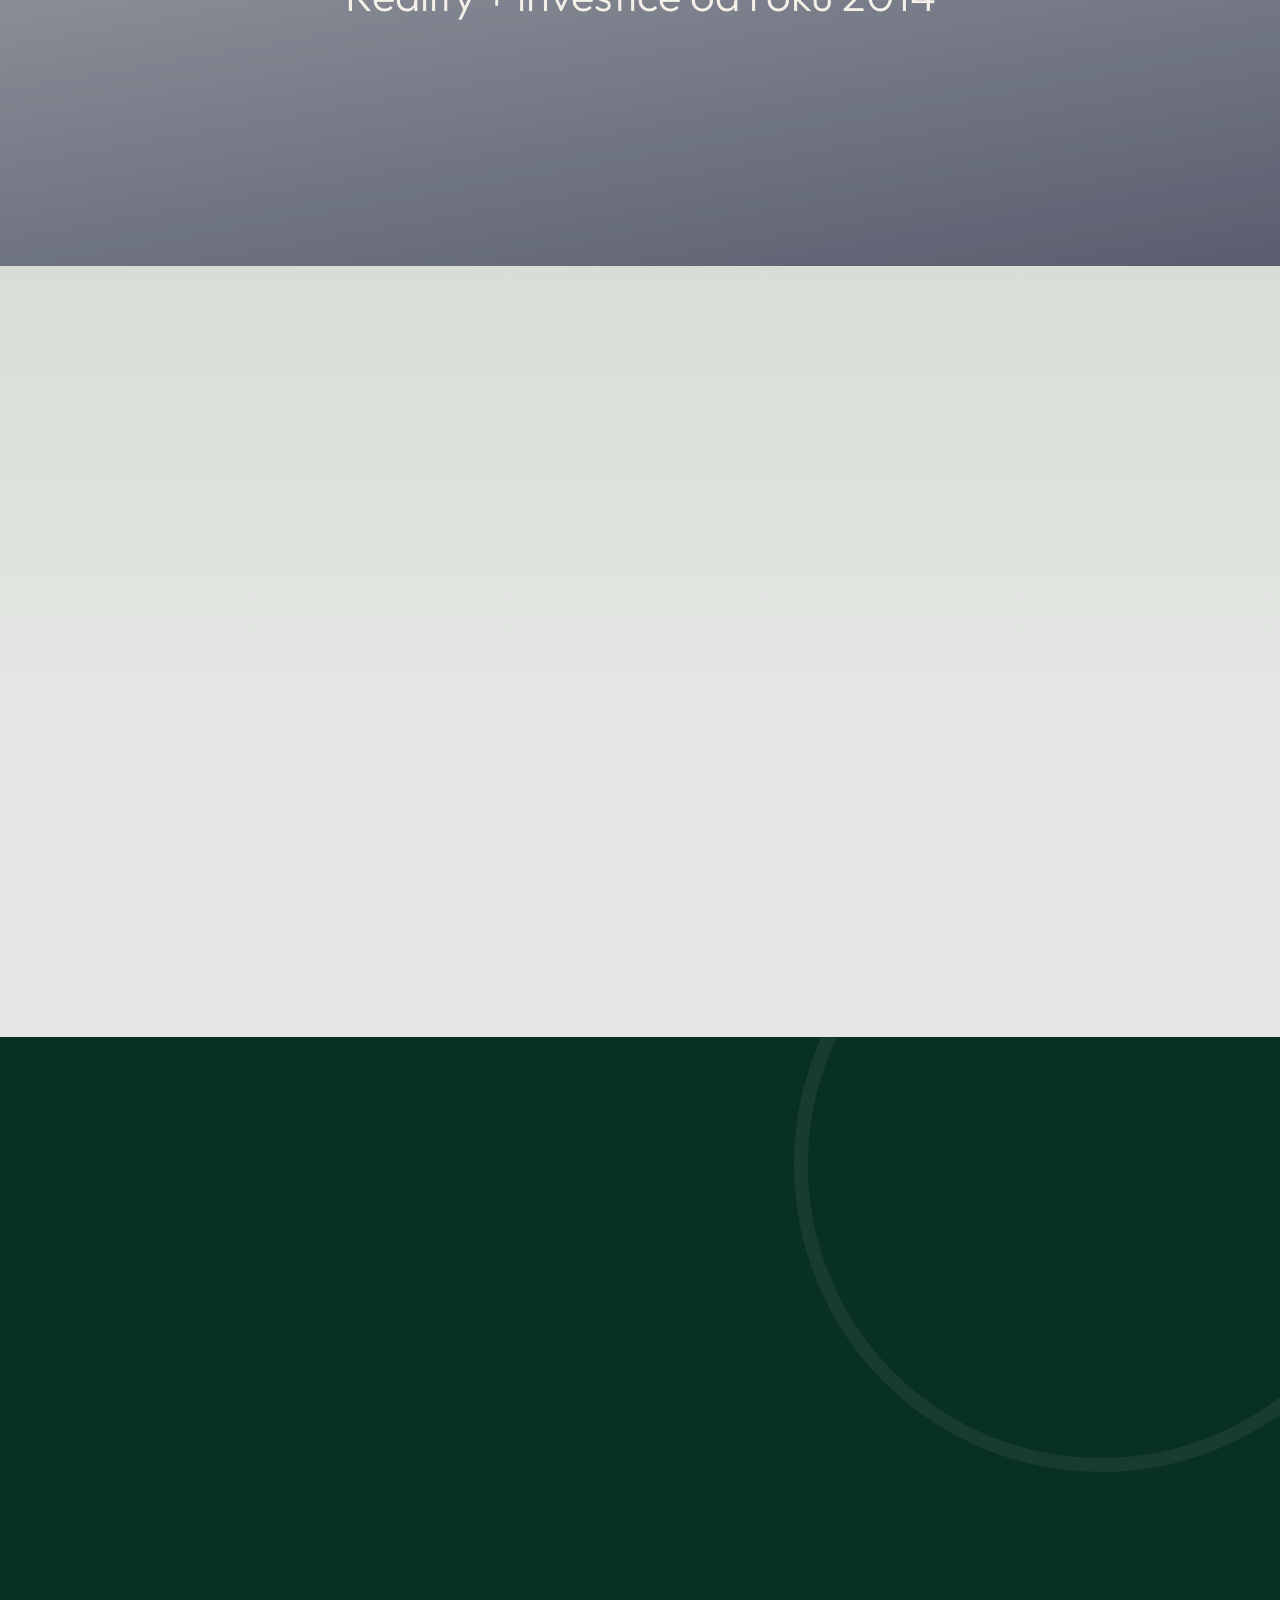
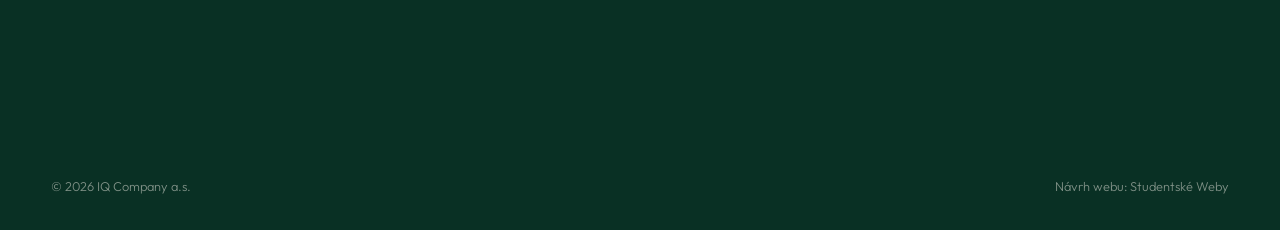
==== commit 0403338e: "Karty společností: bez číslování a stavu" ====
--- a/_template.html
+++ b/_template.html
@@ -90,10 +90,6 @@
       <img src="assets/praha-soumrak-m.jpg" srcset="assets/praha-soumrak-m.jpg 960w, assets/praha-soumrak.jpg 1920w" sizes="(max-width: 820px) 92vw, 50vw" alt="Letecký pohled na Prahu za soumraku" loading="lazy">
     </figure>
     <div class="co-body reveal">
-      <div class="co-top">
-        <span class="co-num">01</span>
-        <span class="status status--quiet"><i></i>Neveřejné nabídky</span>
-      </div>
       <img class="co-logo co-logo--tp" src="assets/territory-navy.png" alt="Logo TERRITORY PRAGUE" loading="lazy">
       <h3 class="h3">TERRITORY PRAGUE <span>s.r.o.</span></h3>
       <p class="co-field">Reality + investice</p>
@@ -113,10 +109,6 @@
       <img src="assets/let.jpg" alt="Pohled z okna letadla nad mraky při západu slunce" loading="lazy">
     </figure>
     <div class="co-body reveal">
-      <div class="co-top">
-        <span class="co-num">02</span>
-        <span class="status status--live"><i></i>Aktivní</span>
-      </div>
       <img class="co-logo co-logo--od" src="assets/odjizdime-gold.png" alt="Logo Odjíždíme" loading="lazy">
       <h3 class="h3">TLH Travel <span>s.r.o.</span></h3>
       <p class="co-field">Cestovní agentura · značka Odjíždíme</p>
@@ -137,10 +129,6 @@
       <img src="assets/pankrac-m.jpg" srcset="assets/pankrac-m.jpg 960w, assets/pankrac.jpg 1920w" sizes="(max-width: 820px) 92vw, 50vw" alt="Letecký snímek výškových budov na Pankráci pořízený dronem" loading="lazy">
     </figure>
     <div class="co-body reveal">
-      <div class="co-top">
-        <span class="co-num">03</span>
-        <span class="status status--live"><i></i>Aktivní</span>
-      </div>
       <img class="co-logo co-logo--ed" src="assets/edron-blue.png" alt="Logo E-dron" loading="lazy">
       <h3 class="h3">E-dron PLUS <span>s.r.o.</span></h3>
       <p class="co-field">Profesionální letecké práce dronem</p>
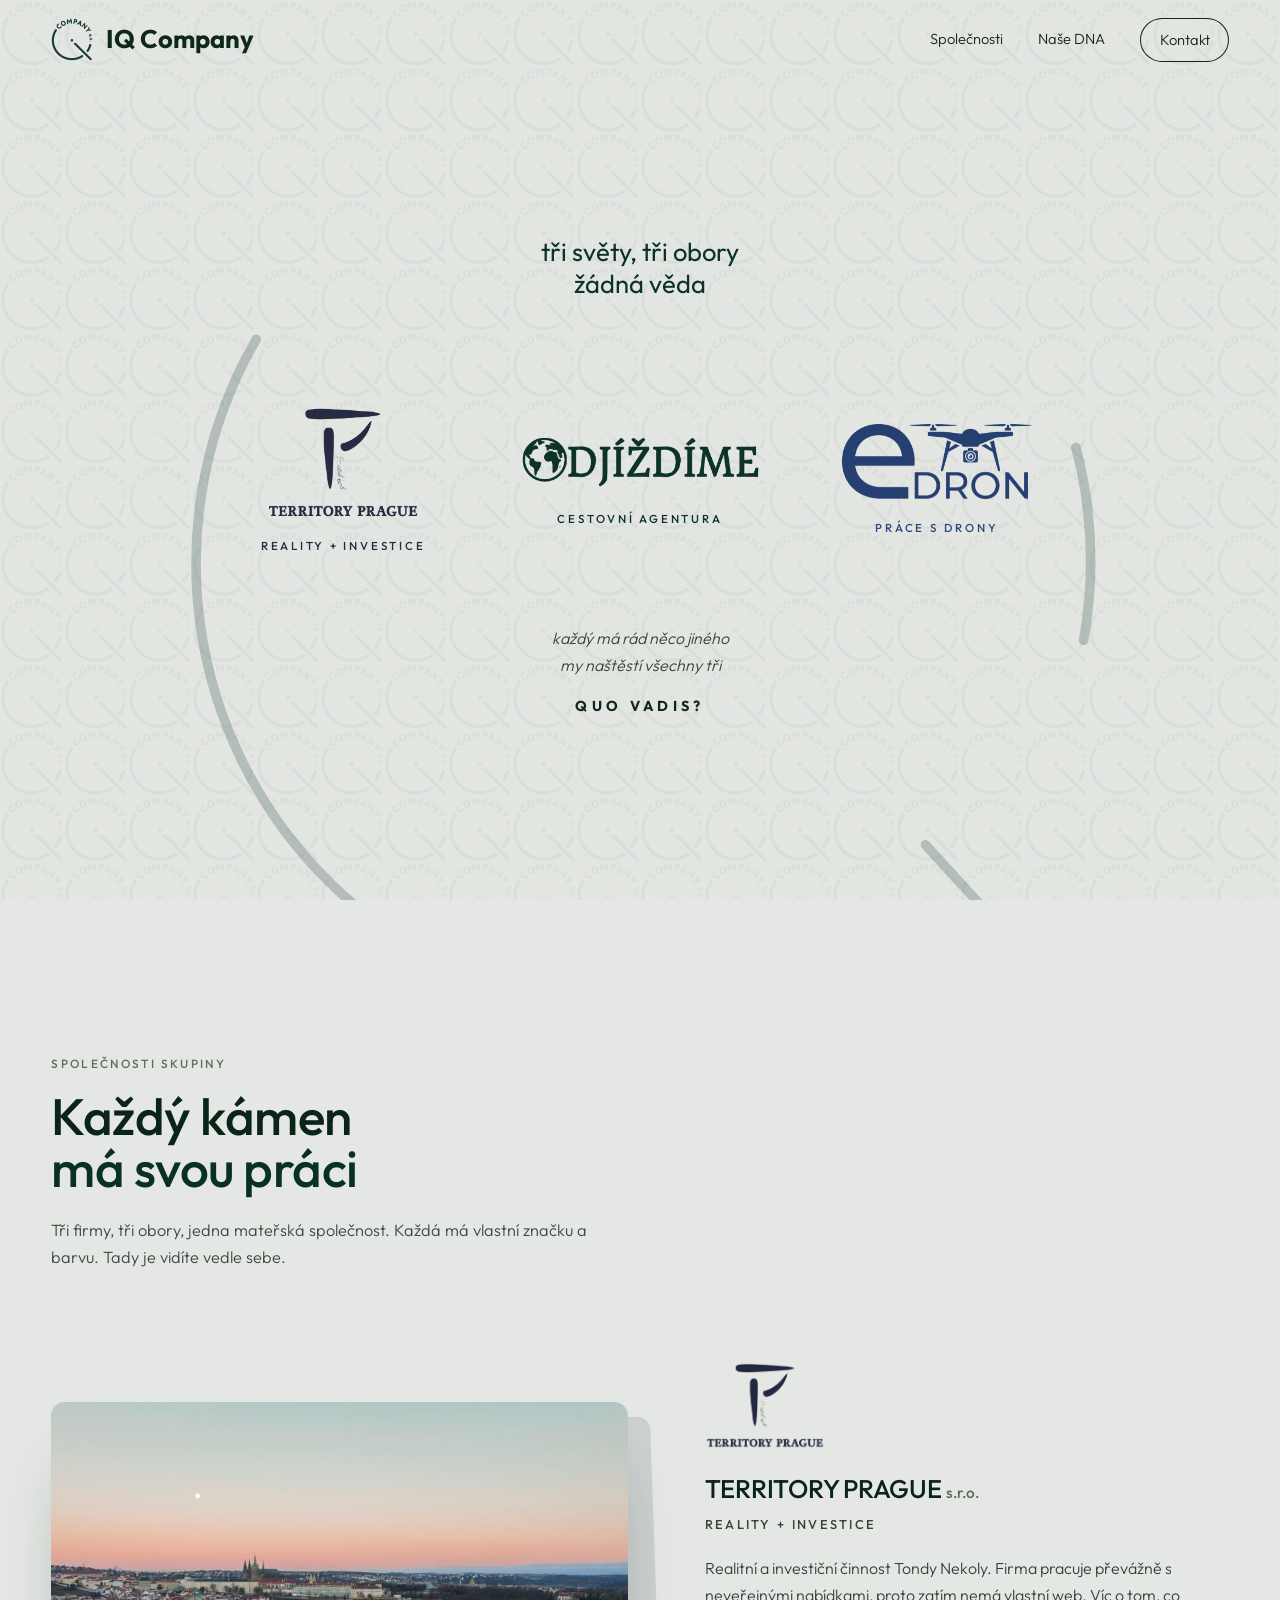
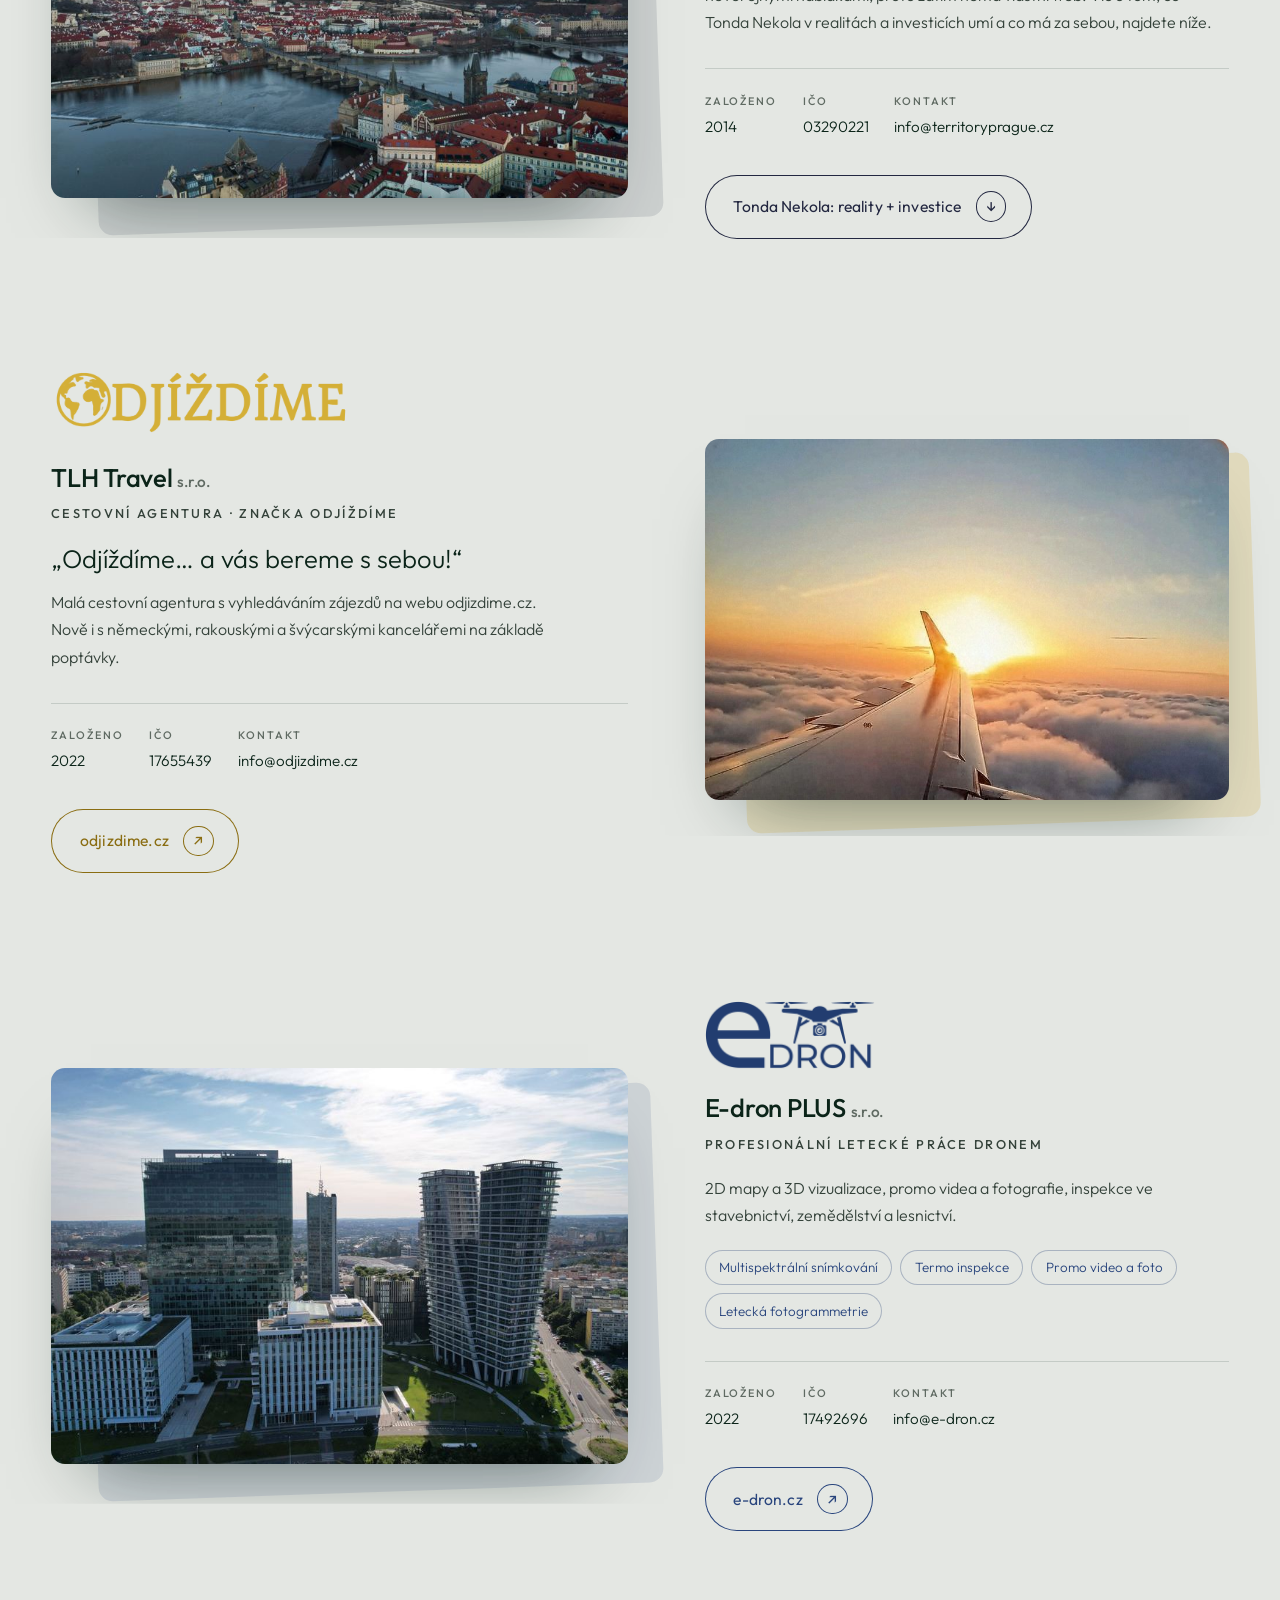
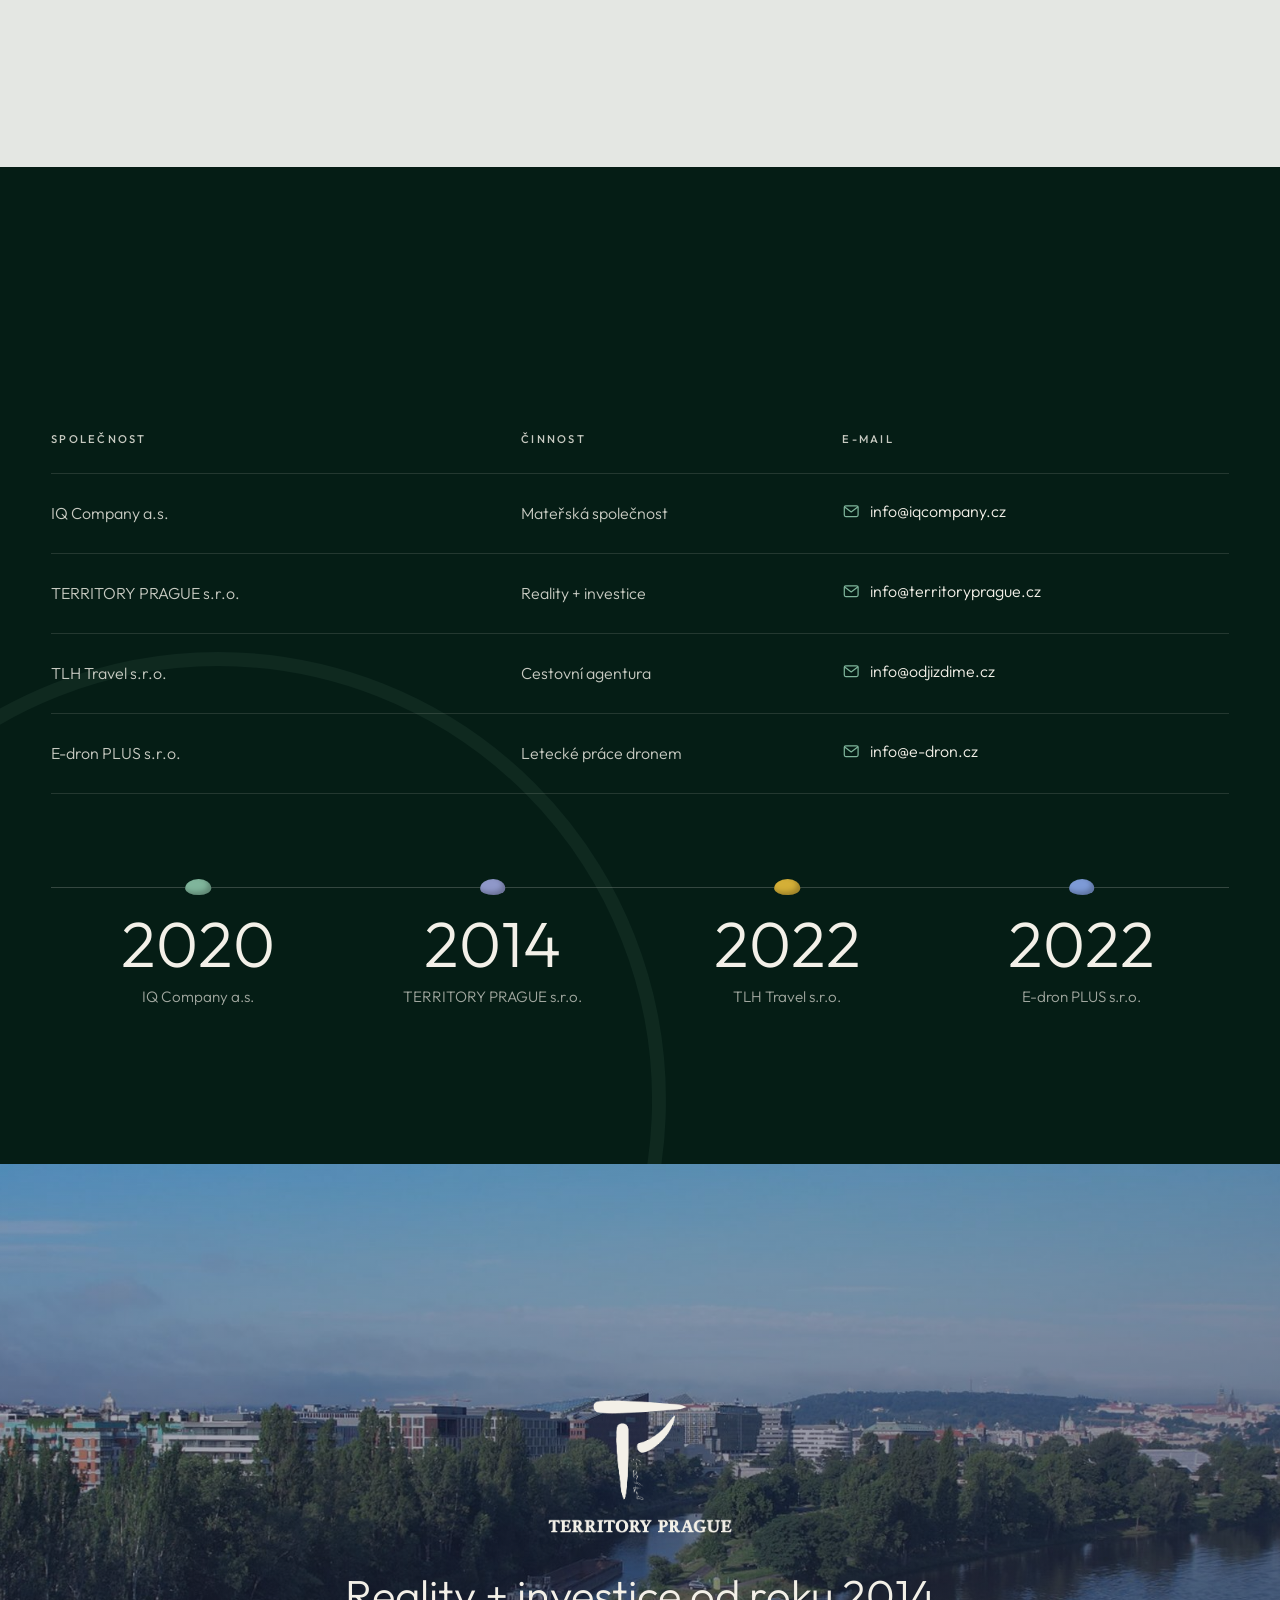
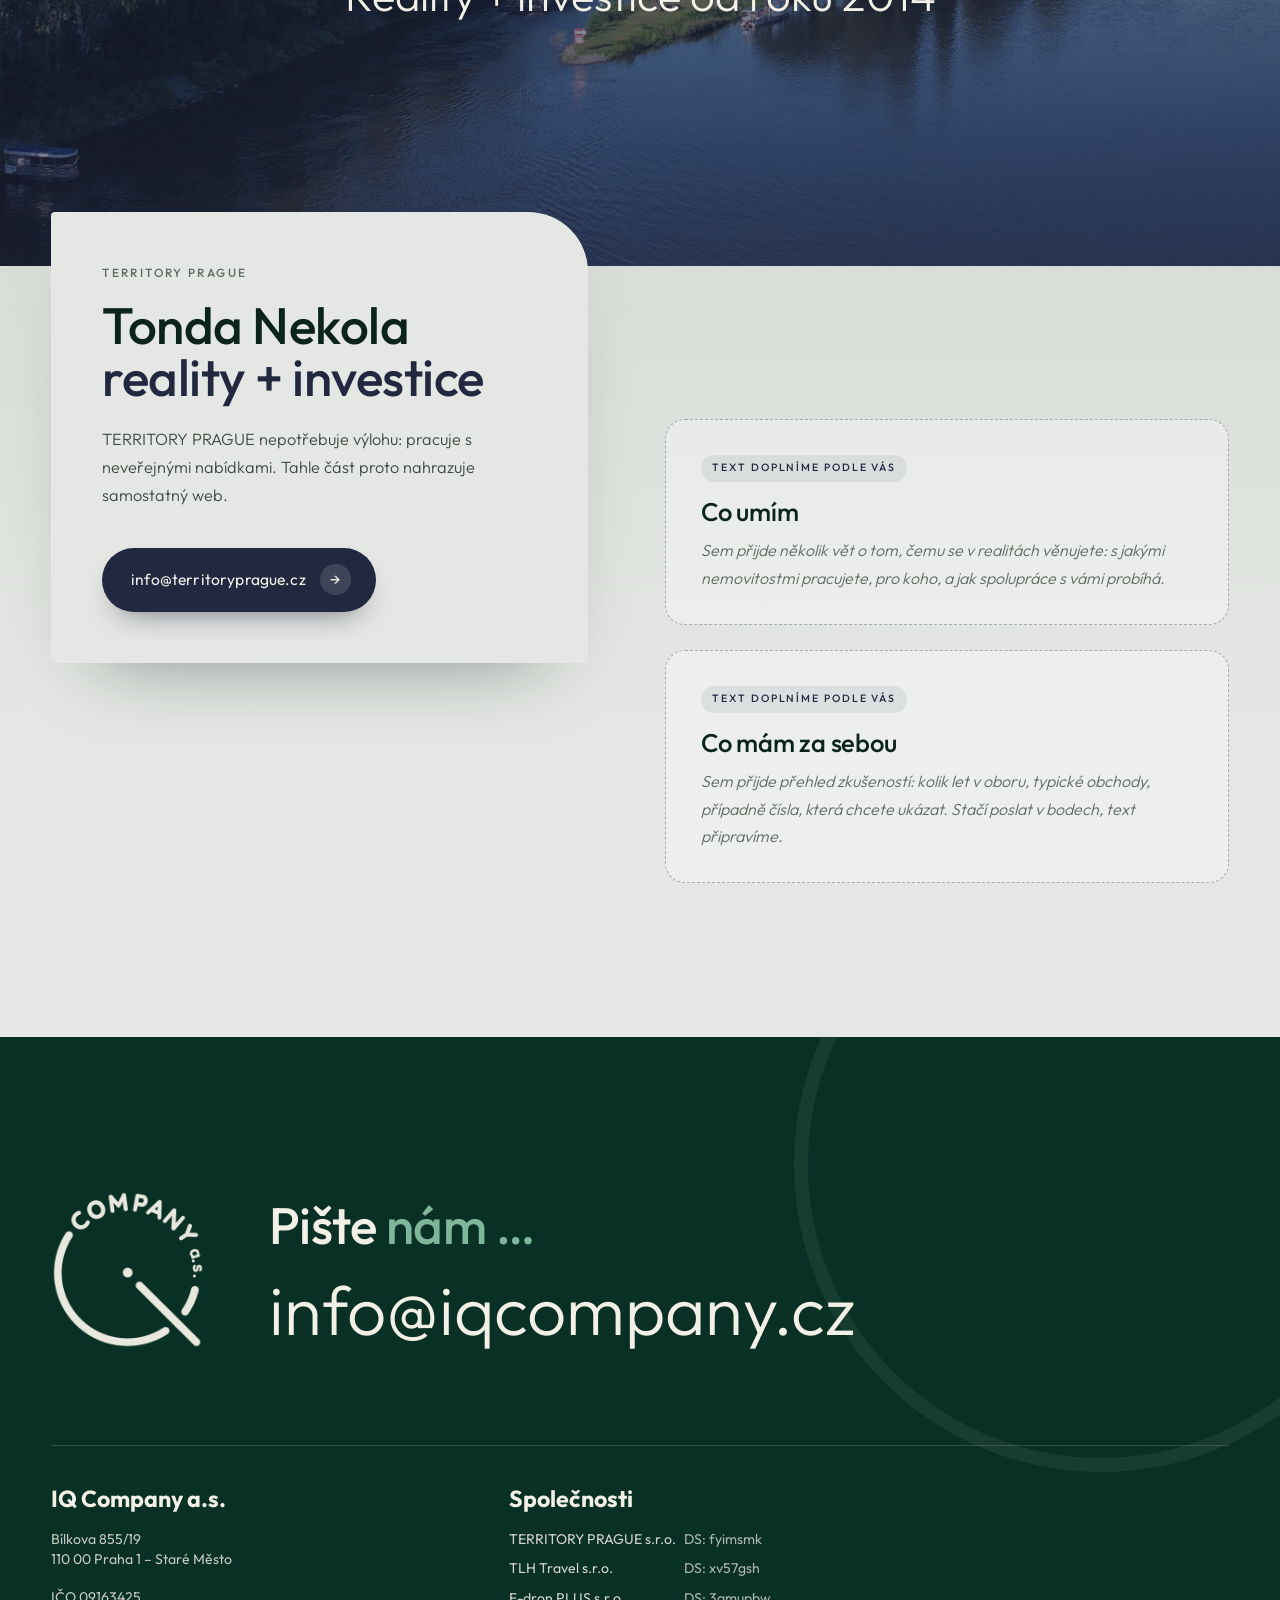
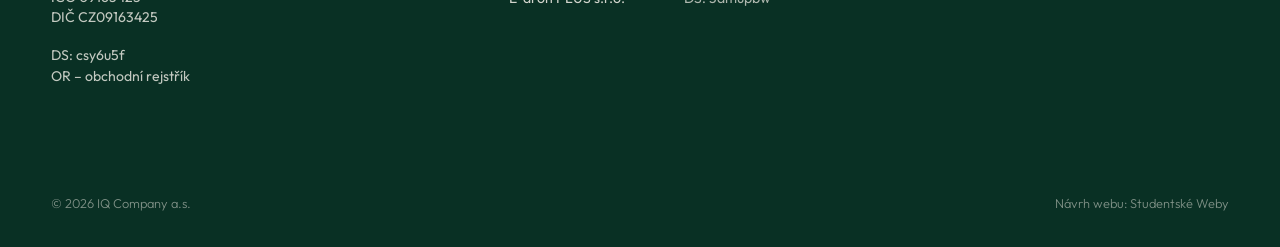
==== commit bd34c301: "Úpravy podle připomínek 1. 11.: loga bez obdélníků s otočkou, zarovnání Naše DNA a patičky" ====
--- a/_template.html
+++ b/_template.html
@@ -60,16 +60,13 @@
 
   <div class="cards" id="karty">
     <a href="#territory" class="card" style="--c:#232841;--k:0" aria-label="TERRITORY PRAGUE — reality + investice">
-      <span class="tl" aria-hidden="true"></span>
-      <span class="cb"><img src="assets/territory-cream.png" alt="TERRITORY PRAGUE" width="513" height="374"><span class="cap">Reality + investice</span></span>
+      <span class="cb"><img class="spin" src="assets/territory-navy.png" alt="TERRITORY PRAGUE" width="513" height="374"><span class="cap">Reality + investice</span></span>
     </a>
-    <a href="#odjizdime" class="card" style="--c:#d4af37;--k:1" aria-label="Odjíždíme — cestovní agentura">
-      <span class="tl" aria-hidden="true"></span>
-      <span class="cb"><img src="assets/odjizdime-green.png" alt="Odjíždíme" width="1600" height="382"><span class="cap">Cestovní agentura</span></span>
+    <a href="#odjizdime" class="card" style="--c:#093024;--k:1" aria-label="Odjíždíme — cestovní agentura">
+      <span class="cb"><img class="spin" src="assets/odjizdime-green.png" alt="Odjíždíme" width="1600" height="382"><span class="cap">Cestovní agentura</span></span>
     </a>
     <a href="#edron" class="card" style="--c:#29457d;--k:2" aria-label="E-dron — práce s drony">
-      <span class="tl" aria-hidden="true"></span>
-      <span class="cb"><img src="assets/edron-white.png" alt="E-dron" width="1400" height="560"><span class="cap">Práce s drony</span></span>
+      <span class="cb"><img class="spin" src="assets/edron-blue.png" alt="E-dron" width="1400" height="560"><span class="cap">Práce s drony</span></span>
     </a>
   </div>
   <p class="lead">každý má rád něco jiného<br>my naštěstí všechny tři</p>
--- a/style.css
+++ b/style.css
@@ -100,11 +100,11 @@
 @keyframes draw{to{stroke-dashoffset:0}}
 
 .cards{position:relative;z-index:2;display:grid;grid-template-columns:repeat(3,minmax(0,1fr));gap:clamp(1rem,2.4vw,2rem);width:100%;max-width:860px}
-.card{position:relative;display:block;aspect-ratio:4/3;border-radius:16px;box-shadow:0 30px 50px -34px rgba(5,29,21,.55);animation:lev 6s ease-in-out infinite;animation-delay:calc(var(--k)*-2s);transition:transform .4s var(--ease)}
+.card{position:relative;display:block;aspect-ratio:4/3;animation:lev 6s ease-in-out infinite;animation-delay:calc(var(--k)*-2s);transition:transform .4s var(--ease)}
 .card:hover{transform:scale(1.03)}
 @keyframes lev{0%,100%{translate:0 0}50%{translate:0 -12px}}
-.tl{position:absolute;inset:0;display:grid;grid-template-columns:repeat(80,1fr);grid-template-rows:repeat(60,1fr);border-radius:16px;overflow:hidden}
-.tl i{background:var(--c);box-shadow:0 0 0 1px var(--c);animation:tile 14s linear infinite;animation-delay:calc(var(--d)*1s + var(--k)*1.6s)}
+.tl{position:absolute;inset:0;border-radius:16px;overflow:hidden;background:var(--c)}
+.tl canvas{display:block;width:100%;height:100%}
 @keyframes tile{0%,59%{opacity:1}65%{opacity:0}75%{opacity:0}81%,100%{opacity:1}}
 .cb{position:absolute;inset:0;z-index:1;display:flex;flex-direction:column;align-items:center;justify-content:center;gap:.9rem;padding:1.6rem;animation:txt 14s linear infinite;animation-delay:calc(var(--k)*1.6s + 1.5s)}
 @keyframes txt{0%,59%{opacity:1}65%{opacity:0}75%{opacity:0}81%,100%{opacity:1}}
@@ -112,8 +112,7 @@
 .cb img.globe{width:auto;height:30%;max-height:none}
 .card:nth-child(2) .cb img{width:80%}
 .card:nth-child(2) .cap{color:#093024}
-.card:nth-child(2) .tl i{box-shadow:none;background:var(--c) url(assets/mapa-odj.jpg) no-repeat;background-size:8000% 6000%}
-.cap{font-size:clamp(.66rem,.9vw,.8rem);letter-spacing:.24em;text-transform:uppercase;font-weight:500;color:rgba(243,240,232,.85)}
+.card:nth-child(2) .cap{font-size:clamp(.66rem,.9vw,.8rem);letter-spacing:.24em;text-transform:uppercase;font-weight:500;color:rgba(243,240,232,.85)}
 .quo{margin-top:calc(-1 * clamp(1.2rem,3.4vh,2.4rem));position:relative;z-index:2;font-size:.9rem;letter-spacing:.3em;text-transform:uppercase;font-weight:700;color:var(--ink)}
 body.bez-kontury .card{box-shadow:0 30px 50px -34px rgba(5,29,21,.55)}
 
@@ -294,8 +293,9 @@
 .timeline{margin-top:clamp(3rem,6vw,5rem)}
 
 /* připomínky 14. 10.: hlavička, přehled, kontakt */
-.brand img{width:auto;height:calc(var(--bn)*1.45);filter:drop-shadow(.7px 0 0 #093024) drop-shadow(-.7px 0 0 #093024) drop-shadow(0 .7px 0 #093024) drop-shadow(0 -.7px 0 #093024)}
-.brand{--bn:clamp(1.5rem,3vw,2.6rem);gap:.9rem}
+body{--bn:clamp(1.3rem,2vw,1.75rem)}
+.brand img{width:auto;height:calc(var(--bn)*1.7);filter:none}
+.brand{gap:.8rem}
 .brand-name{font-size:var(--bn);letter-spacing:0;line-height:1.05}
 .cap{letter-spacing:.14em}
 .ov-row{grid-template-columns:1.5fr 1fr 1.3fr}
@@ -330,3 +330,27 @@
 .ct-links li a{justify-self:end}
 .ct-links li span{justify-self:start}
 @media (max-width:820px){.ct-links li{grid-template-columns:auto auto;justify-content:start}.ct-links li a{justify-self:start}}
+
+/* připomínky 14. 10. (2): nadpis sladěn s logem + názvem */
+.h1-sm{font-size:var(--bn);line-height:1.25}
+
+/* ═══ 1. 11. 2026: bez obdélníků, loga levitují ve svých barvách, text pod nimi stejnou barvou ═══ */
+.tl{display:none}
+.cb{animation:none;gap:1.1rem;padding:0}
+.cb img{perspective:800px;backface-visibility:visible;will-change:transform}
+.card:nth-child(1) .cb img{width:58%;max-height:none}
+.card:nth-child(2) .cb img{width:92%;max-height:none}
+.card:nth-child(3) .cb img{width:72%;max-height:none}
+.cap,.card:nth-child(2) .cap{color:var(--c)}
+.card .cap{font-size:clamp(.66rem,.9vw,.8rem);letter-spacing:.24em;text-transform:uppercase;font-weight:500}
+.card:hover{transform:none}
+.ov-row .pb{display:none}
+/* patička: názvy společností pod „Společnosti“, vždy v jednom řádku, DS ve stejném sloupci */
+.ct-cols{grid-template-columns:minmax(0,1fr) max-content minmax(0,1fr)}
+.ct-cols .ct-firm:nth-child(2){text-align:left}
+.ct-links li{grid-template-columns:max-content max-content;justify-content:start;gap:1.4rem}
+.ct-links li a{justify-self:start;white-space:nowrap}
+.ct-links li span{justify-self:start}
+@media (max-width:820px){.ct-cols{grid-template-columns:1fr}}
+.ct-links{grid-template-columns:max-content max-content;column-gap:1.4rem}
+.ct-links li{display:contents}
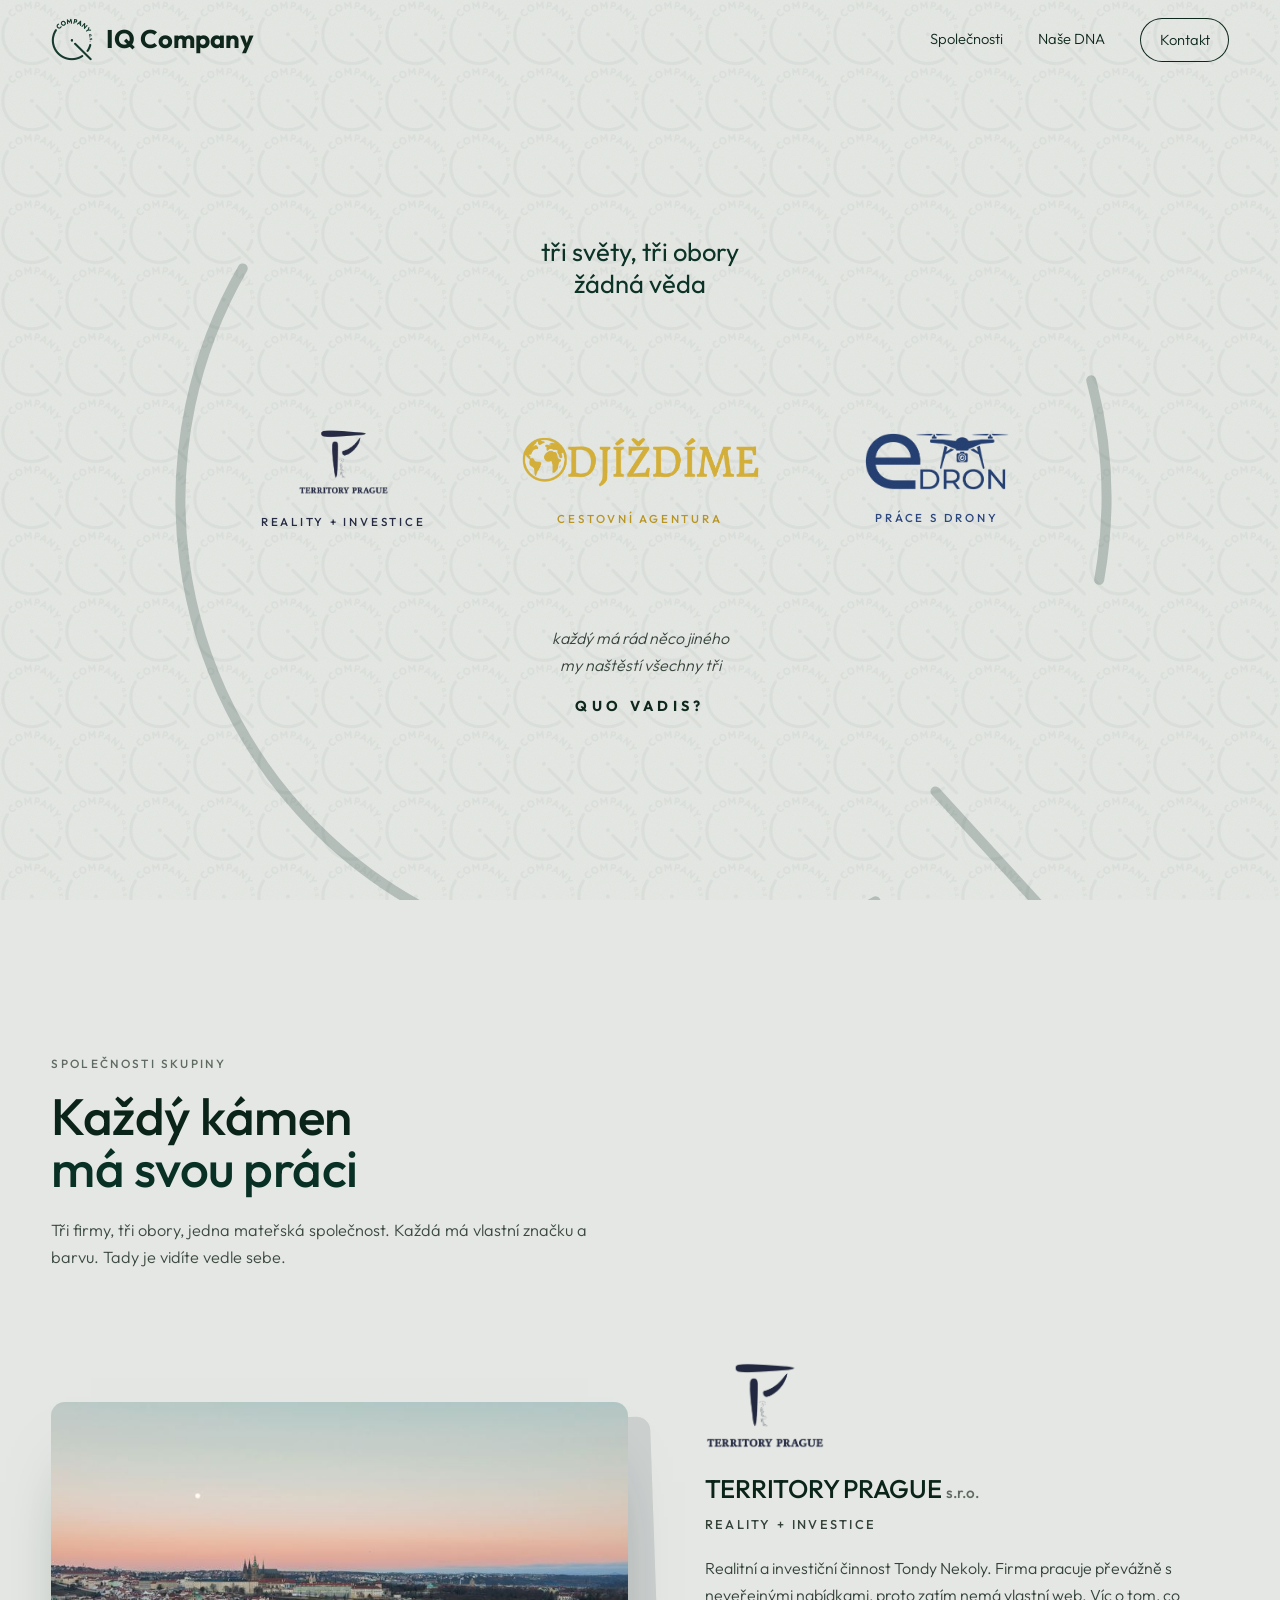
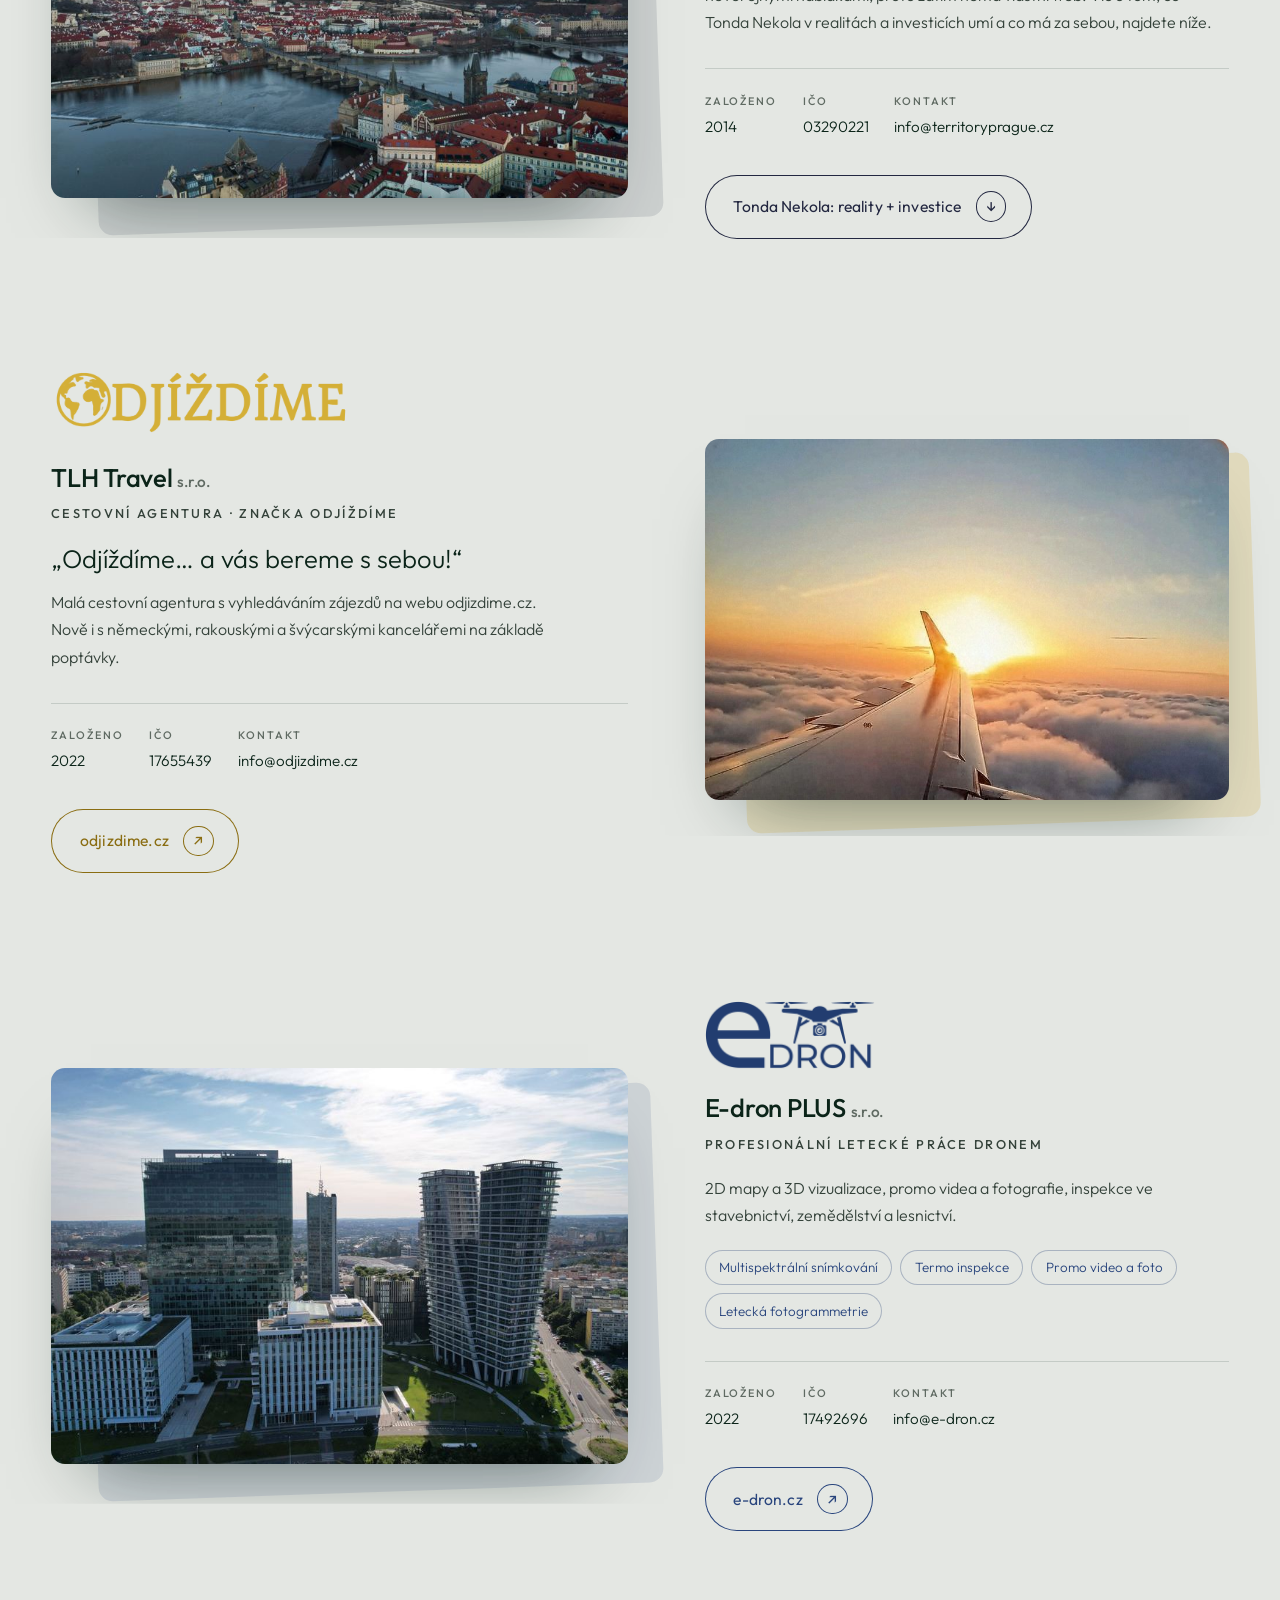
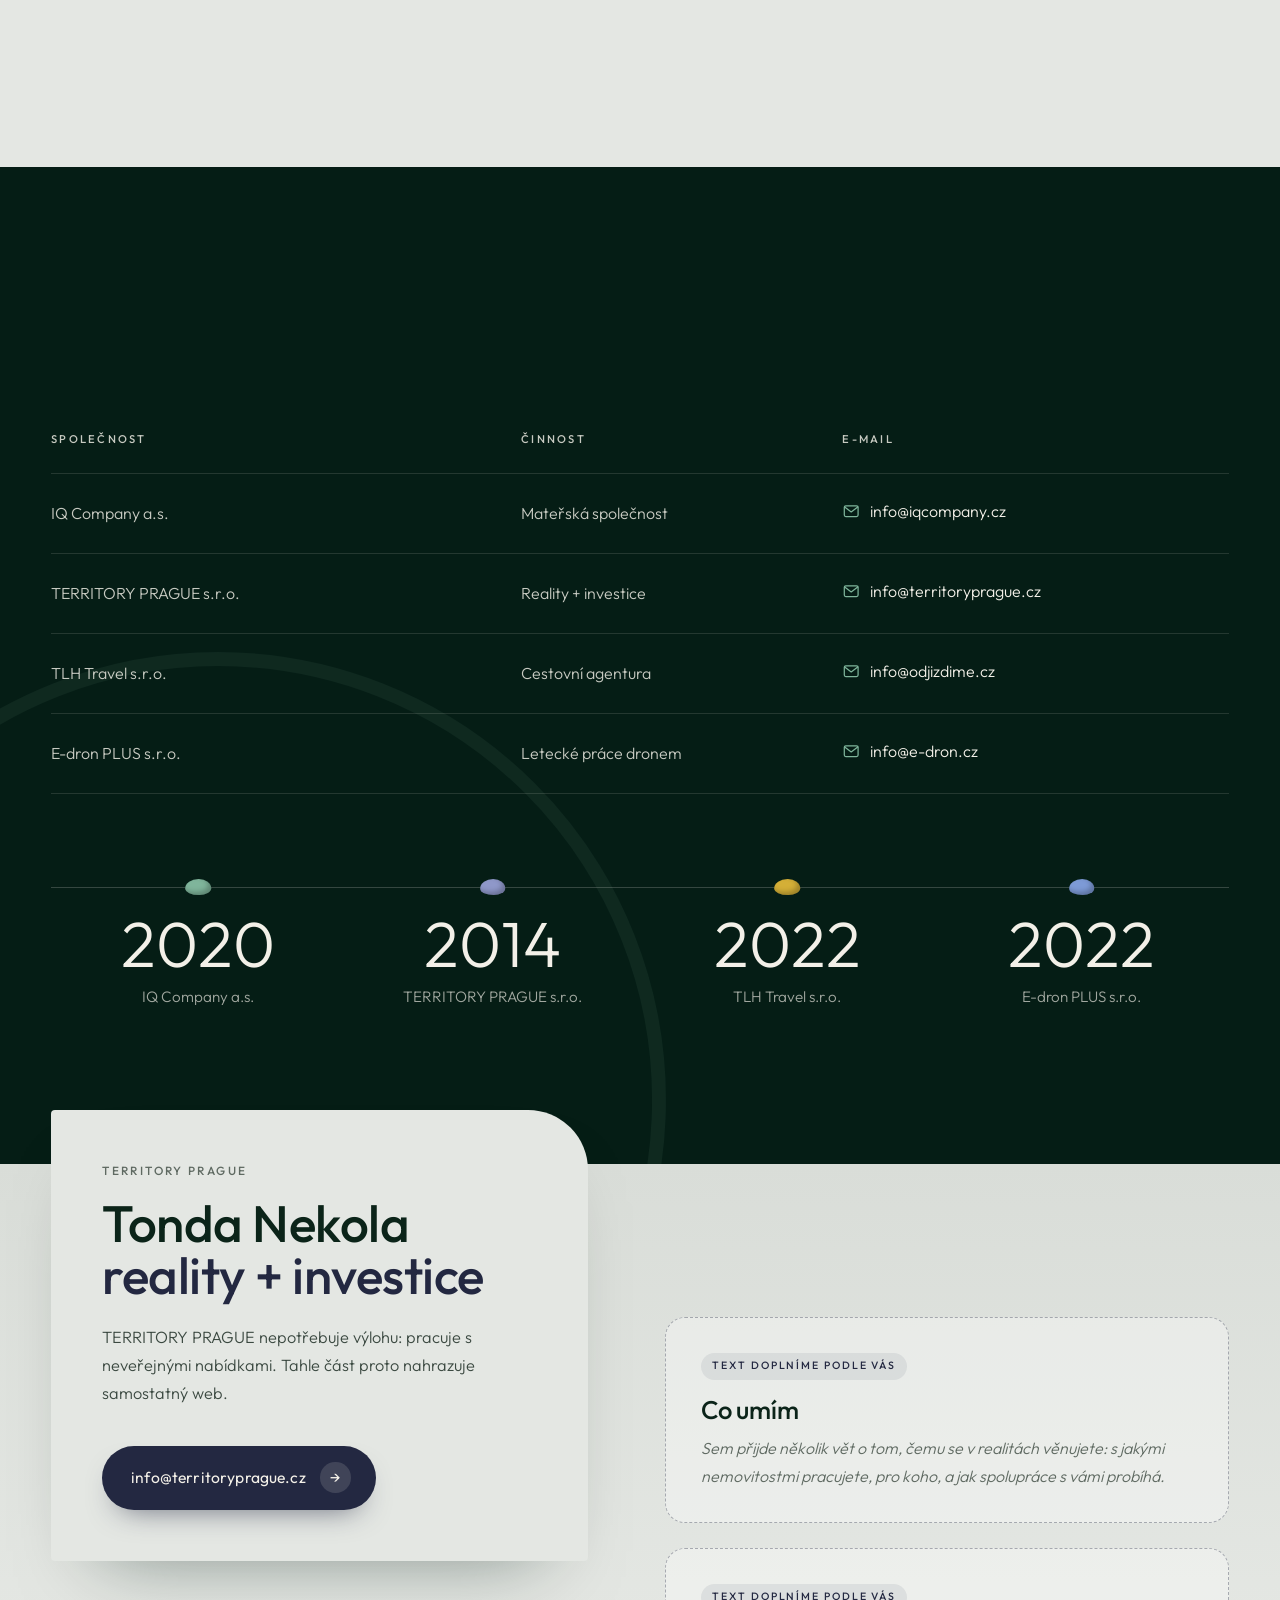
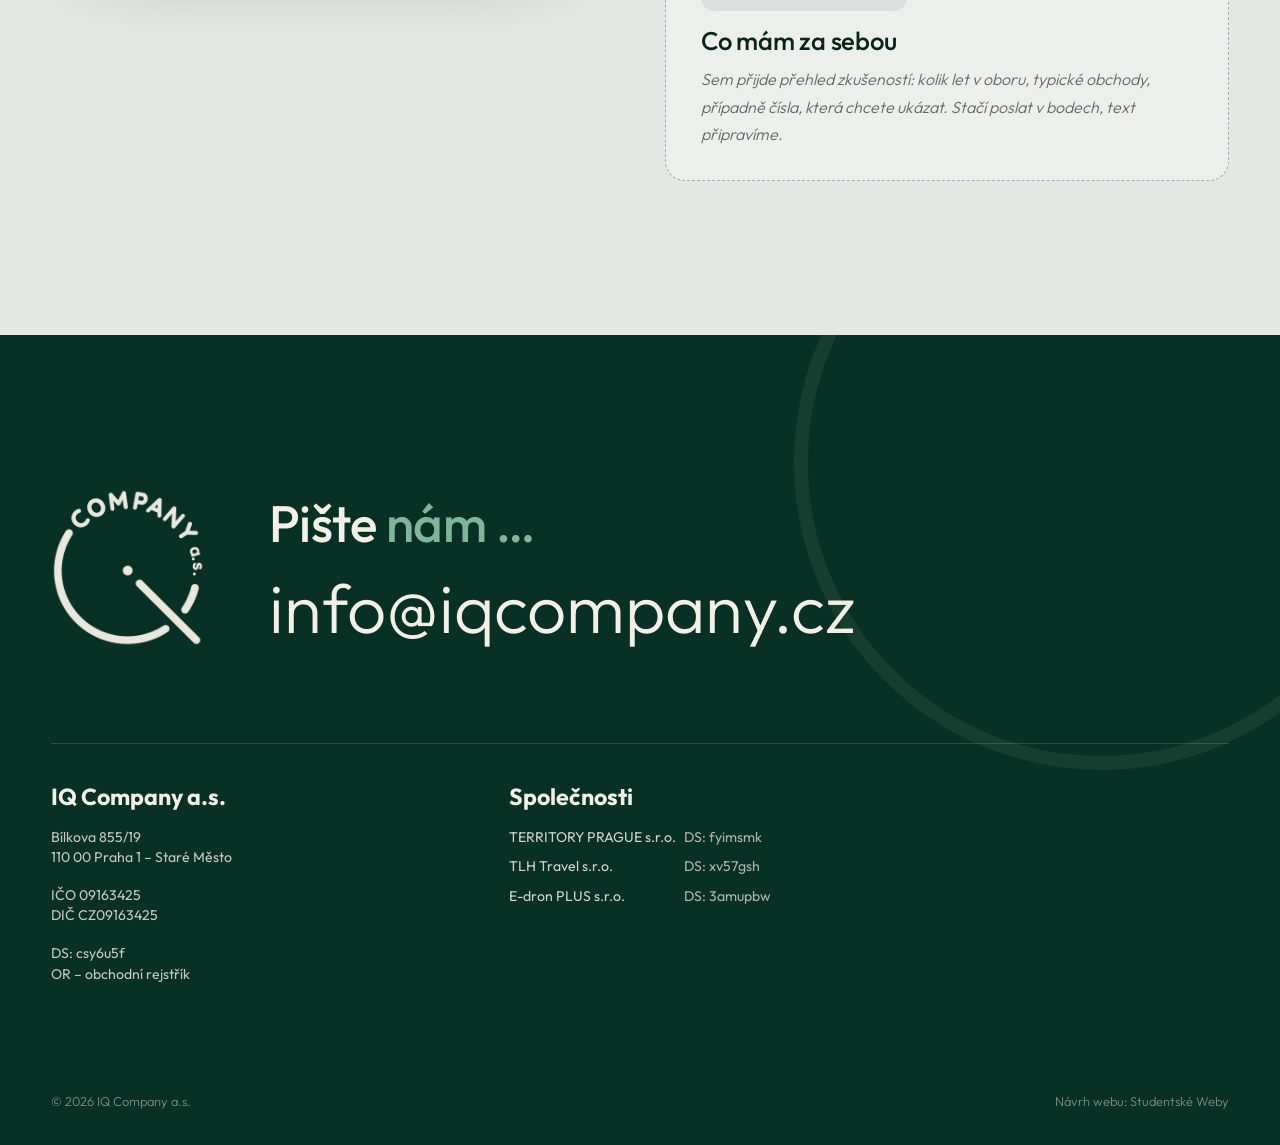
==== commit 7f1d9964: "Úpravy podle připomínek 5. 11.: menší loga TP a E-dron, Odjíždíme zlaté, bez obrázkové sekce TP, kru" ====
--- a/_template.html
+++ b/_template.html
@@ -49,25 +49,25 @@
 
 <!-- ═══════════ HERO ═══════════ -->
 <section class="hero">
-  <svg class="q-ring" viewBox="0 0 560 600" aria-hidden="true">
+  <div class="hero-head">
+    <h1 class="h1"><span class="h1-sm">tři světy, tři obory</span><span class="h1-sm">žádná věda</span></h1>
+  </div>
+
+  <div class="cards" id="karty">
+    <a href="#territory" class="card" style="--c:#232841;--k:0" aria-label="TERRITORY PRAGUE — reality + investice">
+      <span class="cb"><img class="spin" src="assets/territory-navy.png" alt="TERRITORY PRAGUE" width="513" height="374"><span class="cap">Reality + investice</span></span>
+    </a>
+    <a href="#odjizdime" class="card" style="--c:#B8941F;--k:1" aria-label="Odjíždíme — cestovní agentura">
+      <span class="cb"><img class="spin" src="assets/odjizdime-gold.png" alt="Odjíždíme" width="1600" height="382"><span class="cap">Cestovní agentura</span></span>
+    </a>
+    <a href="#edron" class="card" style="--c:#29457d;--k:2" aria-label="E-dron — práce s drony">
+      <span class="cb"><img class="spin" src="assets/edron-blue.png" alt="E-dron" width="1400" height="560"><span class="cap">Práce s drony</span></span>
+    </a>
+    <svg class="q-ring" viewBox="0 0 560 600" aria-hidden="true">
     <path class="ring-arc" d="M81 224 A232 232 0 0 0 398 541" pathLength="100"/>
     <path class="ring-arc ring-arc--b" d="M510 380 A232 232 0 0 0 506 280" pathLength="100"/>
     <path class="ring-tail" d="M428 486 L492 556" pathLength="100"/>
   </svg>
-  <div class="hero-head">
-    <h1 class="h1"><span class="h1-sm">tři světy, tři obory</span><span class="h1-sm">žádná věda</span></h1>
-  </div>
-
-  <div class="cards" id="karty">
-    <a href="#territory" class="card" style="--c:#232841;--k:0" aria-label="TERRITORY PRAGUE — reality + investice">
-      <span class="cb"><img class="spin" src="assets/territory-navy.png" alt="TERRITORY PRAGUE" width="513" height="374"><span class="cap">Reality + investice</span></span>
-    </a>
-    <a href="#odjizdime" class="card" style="--c:#093024;--k:1" aria-label="Odjíždíme — cestovní agentura">
-      <span class="cb"><img class="spin" src="assets/odjizdime-green.png" alt="Odjíždíme" width="1600" height="382"><span class="cap">Cestovní agentura</span></span>
-    </a>
-    <a href="#edron" class="card" style="--c:#29457d;--k:2" aria-label="E-dron — práce s drony">
-      <span class="cb"><img class="spin" src="assets/edron-blue.png" alt="E-dron" width="1400" height="560"><span class="cap">Práce s drony</span></span>
-    </a>
   </div>
   <p class="lead">každý má rád něco jiného<br>my naštěstí všechny tři</p>
   <p class="quo">Quo vadis?</p>
@@ -184,15 +184,6 @@
   </div>
 </section>
 
-<!-- ═══════════ IMAGE BREAK ═══════════ -->
-<section class="break" aria-label="TERRITORY PRAGUE">
-  <div class="break-img"><img src="assets/vltava.jpg" alt="Vltava v Praze z dronu" loading="lazy"></div>
-  <div class="break-copy">
-    <img src="assets/territory-cream.png" alt="" width="180" loading="lazy">
-    <p>Reality + investice od roku 2014</p>
-  </div>
-</section>
-
 <!-- ═══════════ TONDA NEKOLA ═══════════ -->
 <section class="person" id="nekola">
   <div class="person-grid">
--- a/style.css
+++ b/style.css
@@ -354,3 +354,10 @@
 @media (max-width:820px){.ct-cols{grid-template-columns:1fr}}
 .ct-links{grid-template-columns:max-content max-content;column-gap:1.4rem}
 .ct-links li{display:contents}
+
+/* ═══ 5. 11. 2026: kruh Q se odvozuje od šířky karet (stejný odstup logo–kruh na monitoru i MacBooku), loga menší, Odjíždíme zlaté ═══ */
+.q-ring{position:absolute;left:50%;top:50%;width:130%;max-width:none;transform:translate(-50%,-55%);z-index:-1;pointer-events:none;overflow:visible}
+.card:nth-child(1) .cb img{width:34%}
+.card:nth-child(2) .cb img{width:92%}
+.card:nth-child(3) .cb img{width:54%}
+.card:nth-child(2) .cap{color:#B8941F}
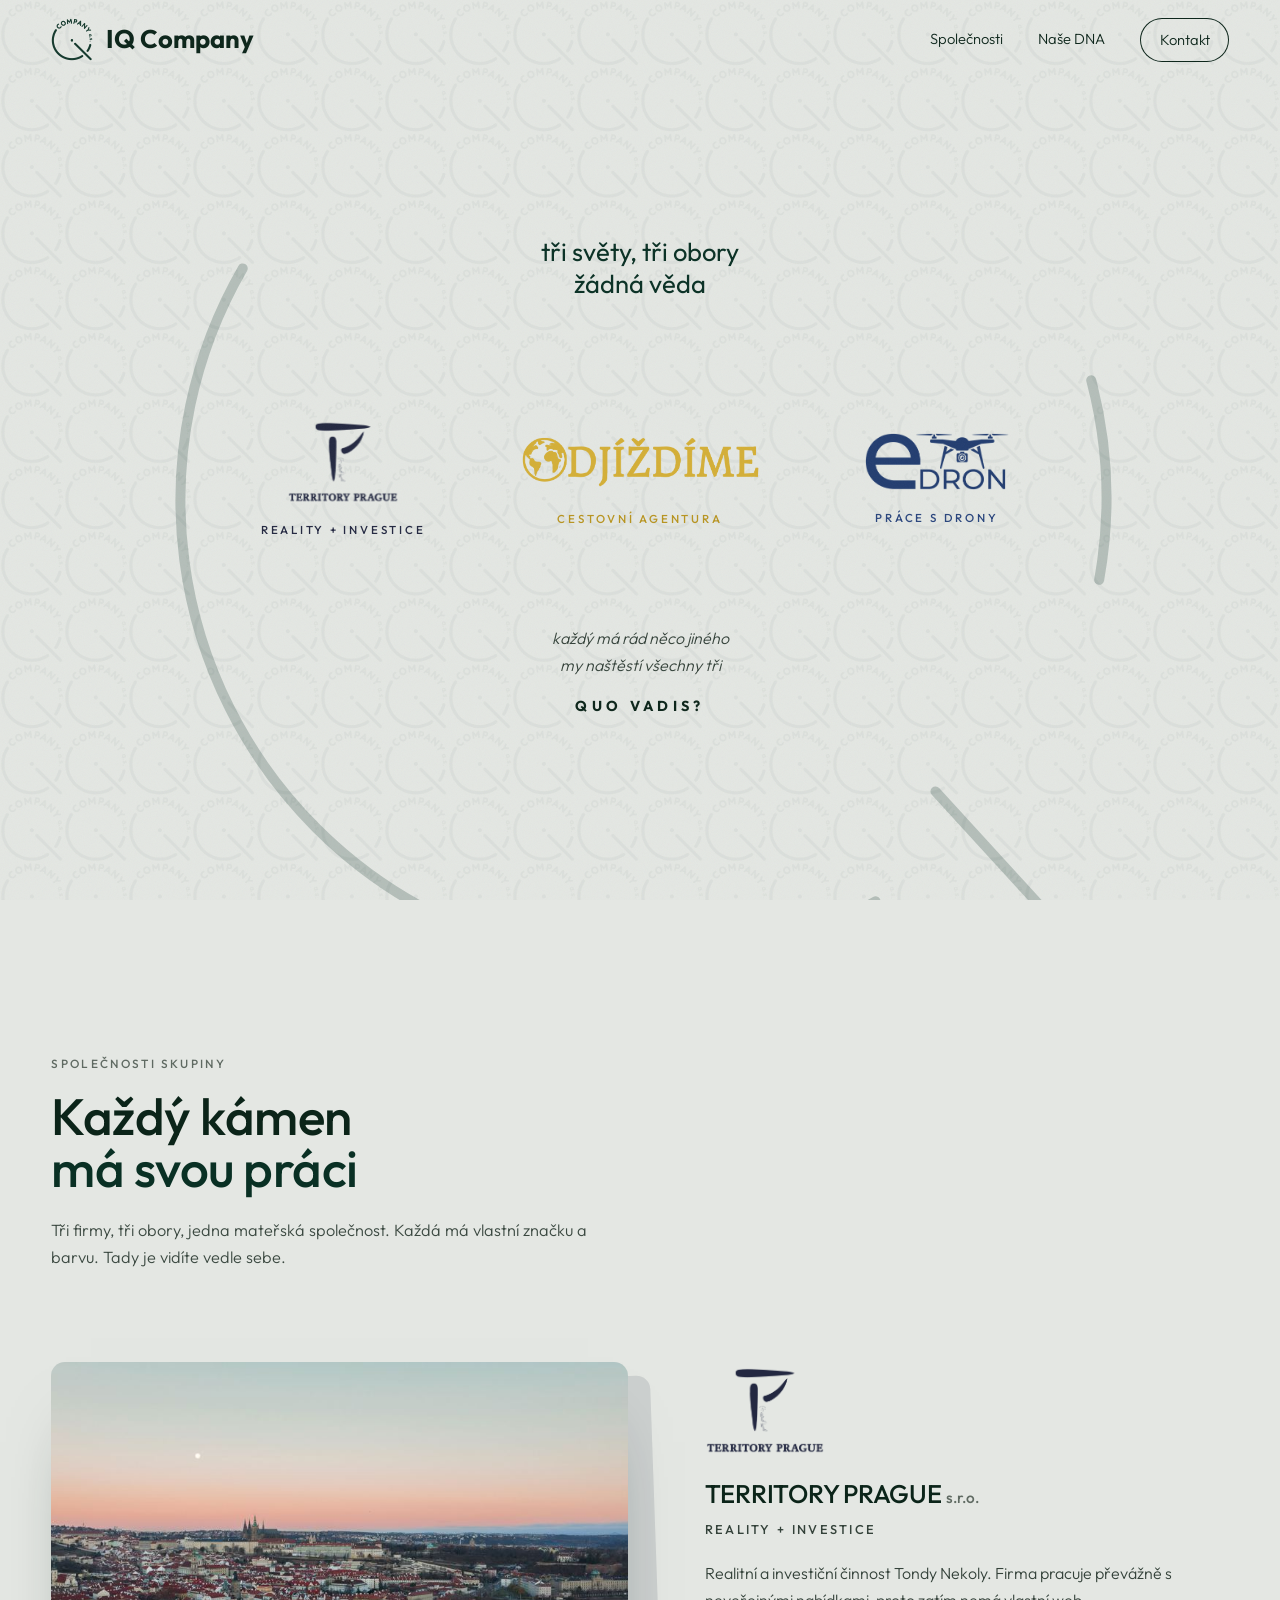
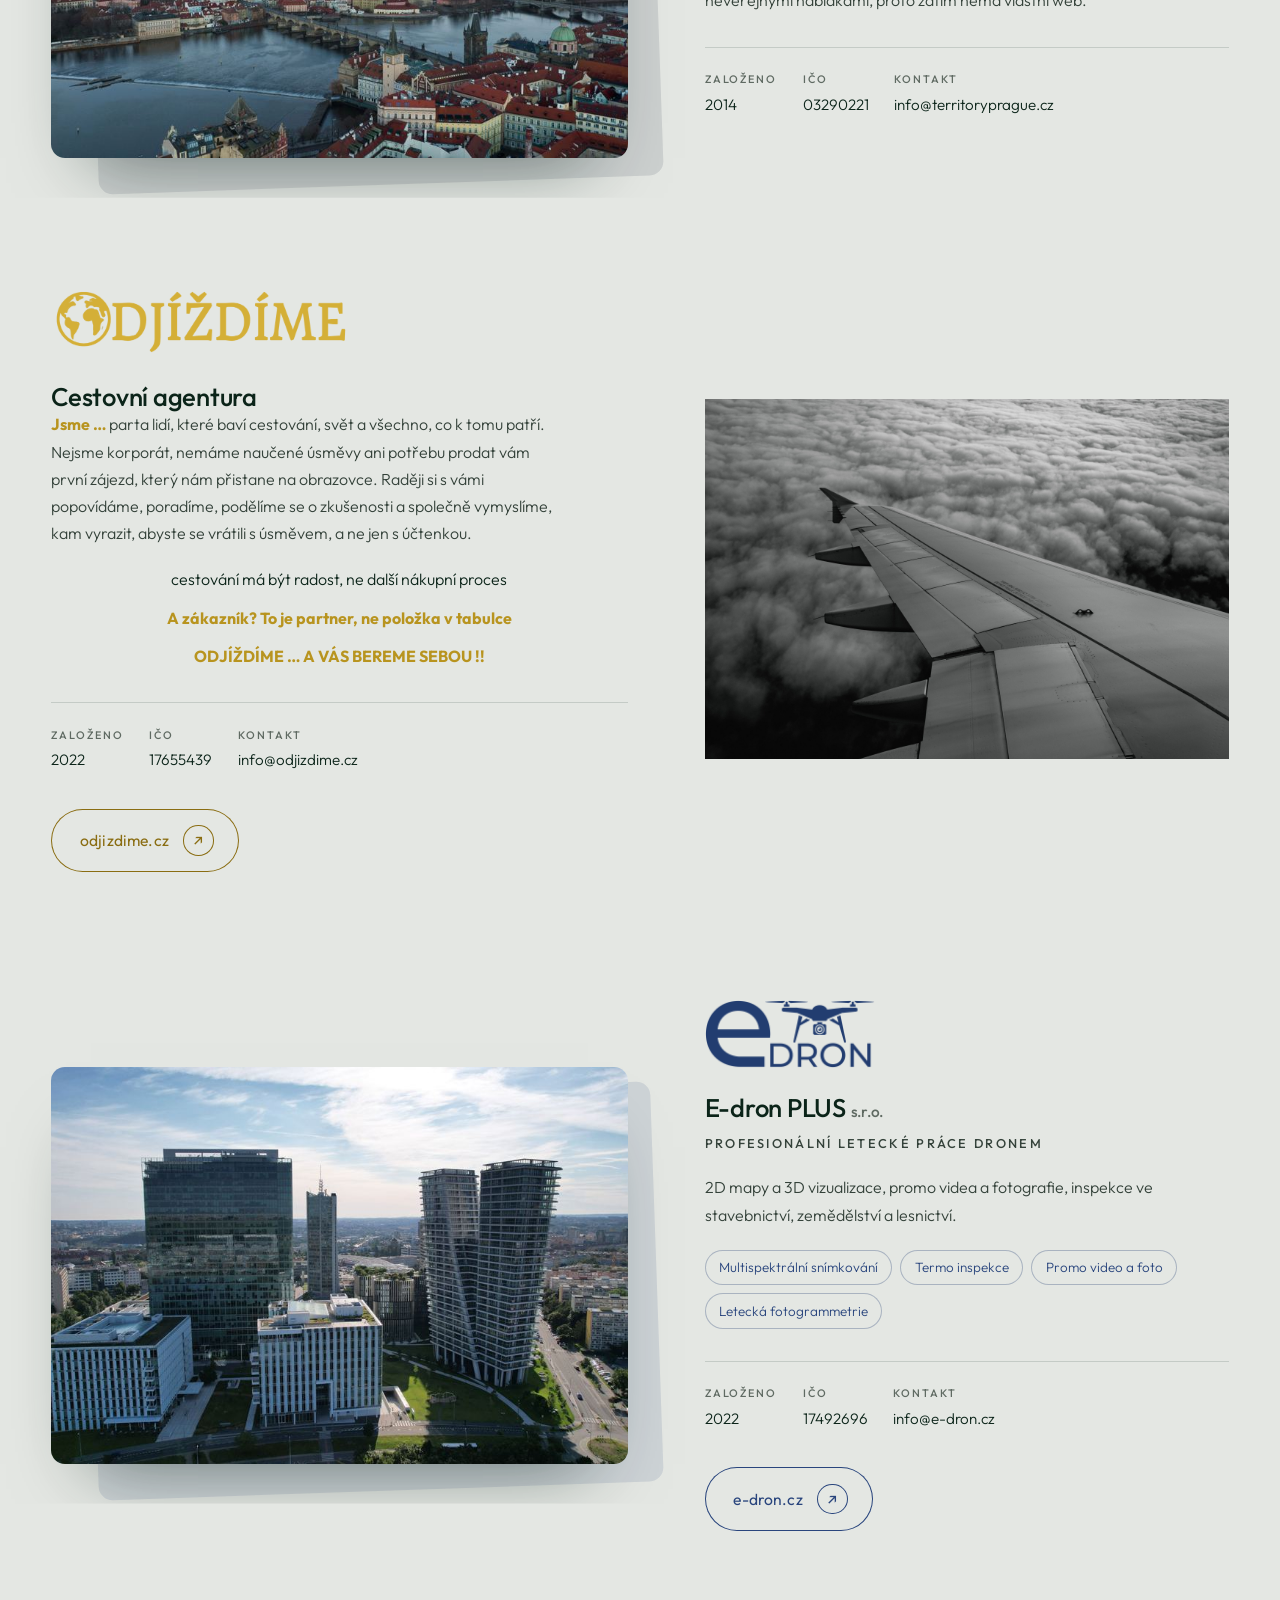
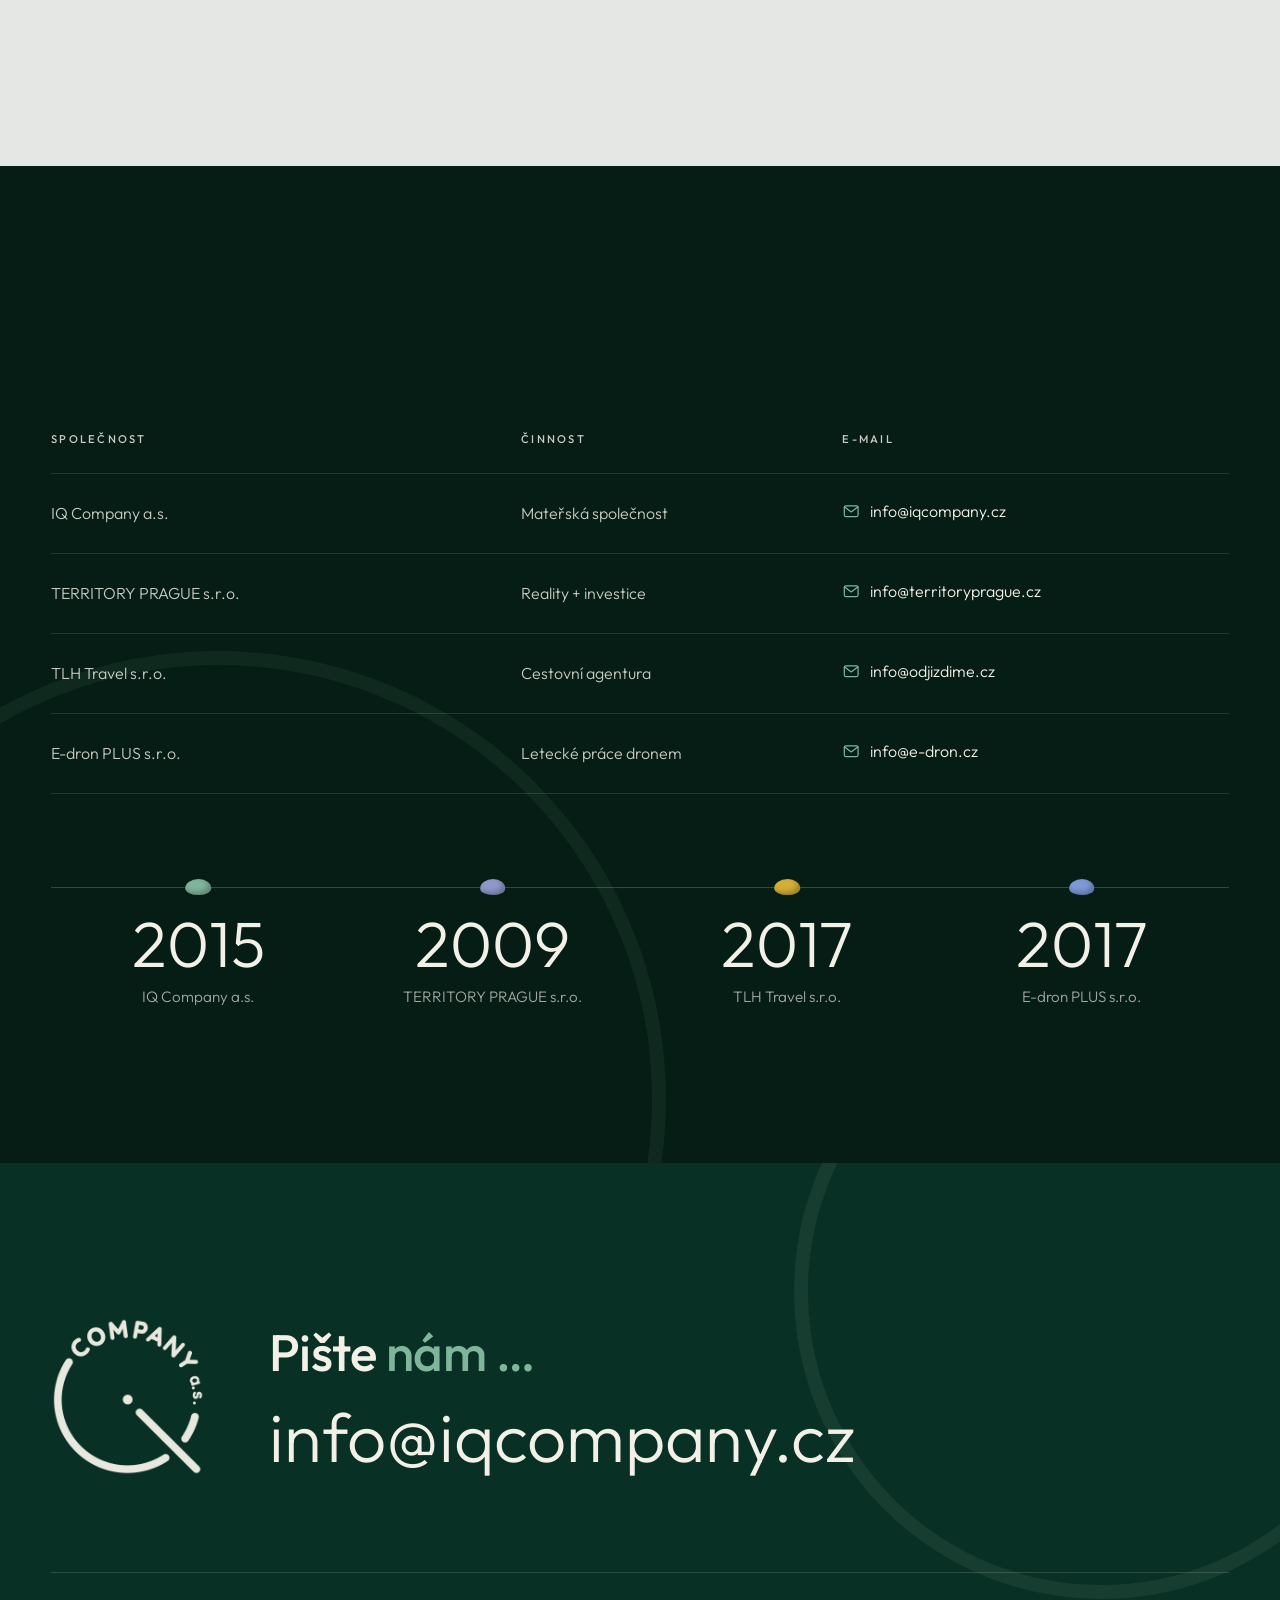
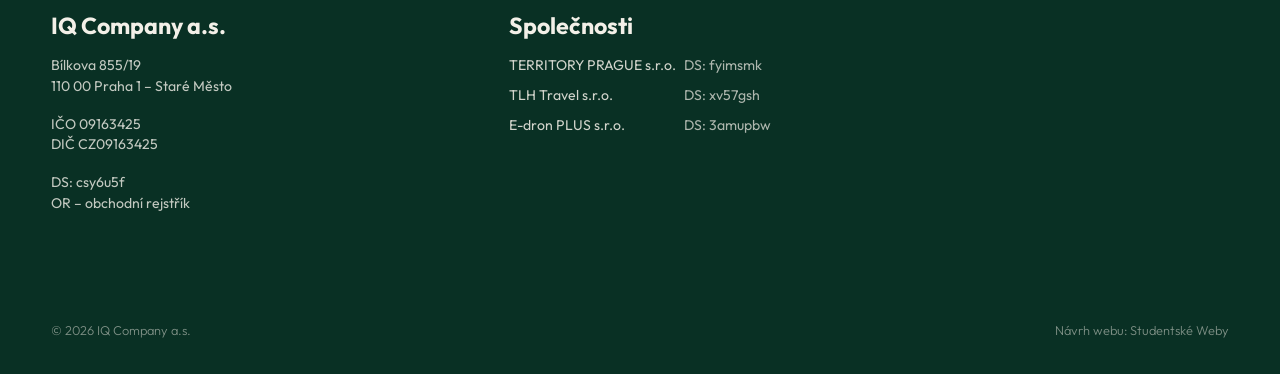
==== commit a83a76a1: "Úpravy podle připomínek 16. 11.: text Jsme, slideshow fotek Odjíždíme, bez závěrečné sekce reality" ====
--- a/_template.html
+++ b/_template.html
@@ -90,27 +90,30 @@
       <img class="co-logo co-logo--tp" src="assets/territory-navy.png" alt="Logo TERRITORY PRAGUE" loading="lazy">
       <h3 class="h3">TERRITORY PRAGUE <span>s.r.o.</span></h3>
       <p class="co-field">Reality + investice</p>
-      <p>Realitní a investiční činnost Tondy Nekoly. Firma pracuje převážně s neveřejnými nabídkami, proto zatím nemá vlastní web. Víc o tom, co Tonda Nekola v realitách a investicích umí a co má za sebou, najdete níže.</p>
+      <p>Realitní a investiční činnost Tondy Nekoly. Firma pracuje převážně s neveřejnými nabídkami, proto zatím nemá vlastní web.</p>
       <dl class="co-meta">
         <div><dt>Založeno</dt><dd>2014</dd></div>
         <div><dt>IČO</dt><dd>03290221</dd></div>
         <div><dt>Kontakt</dt><dd><a class="link-u" href="mailto:info@territoryprague.cz">info@territoryprague.cz</a></dd></div>
       </dl>
-      <a href="#nekola" class="btn btn--line"><span>Tonda Nekola: reality + investice</span><i aria-hidden="true">↓</i></a>
     </div>
   </article>
 
   <!-- Odjíždíme -->
   <article class="co co--od co--flip" id="odjizdime">
-    <figure class="co-img reveal-img">
-      <img src="assets/let.jpg" alt="Pohled z okna letadla nad mraky při západu slunce" loading="lazy">
+    <figure class="co-img co-slides reveal-img" aria-label="Fotografie z cest">
+      <canvas id="slides" aria-hidden="true"></canvas>
+      <img src="assets/odj-wing.jpg" alt="Pohled z okna letadla" class="slides-fallback" loading="lazy">
     </figure>
     <div class="co-body reveal">
       <img class="co-logo co-logo--od" src="assets/odjizdime-gold.png" alt="Logo Odjíždíme" loading="lazy">
-      <h3 class="h3">TLH Travel <span>s.r.o.</span></h3>
-      <p class="co-field">Cestovní agentura · značka Odjíždíme</p>
-      <p class="quote">„Odjíždíme… a vás bereme s sebou!“</p>
-      <p>Malá cestovní agentura s vyhledáváním zájezdů na webu odjizdime.cz. Nově i s německými, rakouskými a švýcarskými kancelářemi na základě poptávky.</p>
+      <h3 class="h3">Cestovní agentura</h3>
+      <p class="jsme"><b>Jsme …</b> parta lidí, které baví cestování, svět a všechno, co k tomu patří. Nejsme korporát, nemáme naučené úsměvy ani potřebu prodat vám první zájezd, který nám přistane na obrazovce. Raději si s vámi popovídáme, poradíme, podělíme se o zkušenosti a společně vymyslíme, kam vyrazit, abyste se vrátili s&nbsp;úsměvem, a ne jen s&nbsp;účtenkou.</p>
+      <div class="jsme-c">
+        <p>cestování má být radost, ne další nákupní proces</p>
+        <p><b>A zákazník? To je partner, ne položka v tabulce</b></p>
+        <p><b>ODJÍŽDÍME … A VÁS BEREME SEBOU !!</b></p>
+      </div>
       <dl class="co-meta">
         <div><dt>Založeno</dt><dd>2022</dd></div>
         <div><dt>IČO</dt><dd>17655439</dd></div>
@@ -184,30 +187,6 @@
   </div>
 </section>
 
-<!-- ═══════════ TONDA NEKOLA ═══════════ -->
-<section class="person" id="nekola">
-  <div class="person-grid">
-    <div class="person-side reveal">
-      <p class="kicker">TERRITORY PRAGUE</p>
-      <h2 class="h2">Tonda Nekola <em>reality + investice</em></h2>
-      <p class="sec-lead">TERRITORY PRAGUE nepotřebuje výlohu: pracuje s neveřejnými nabídkami. Tahle část proto nahrazuje samostatný web.</p>
-      <a href="mailto:info@territoryprague.cz" class="btn magnetic"><span>info@territoryprague.cz</span><i aria-hidden="true">→</i></a>
-    </div>
-    <div class="person-blocks">
-      <div class="todo reveal">
-        <p class="todo-tag">Text doplníme podle vás</p>
-        <h3 class="h3">Co umím</h3>
-        <p>Sem přijde několik vět o tom, čemu se v realitách věnujete: s jakými nemovitostmi pracujete, pro koho, a jak spolupráce s vámi probíhá.</p>
-      </div>
-      <div class="todo reveal">
-        <p class="todo-tag">Text doplníme podle vás</p>
-        <h3 class="h3">Co mám za sebou</h3>
-        <p>Sem přijde přehled zkušeností: kolik let v oboru, typické obchody, případně čísla, která chcete ukázat. Stačí poslat v bodech, text připravíme.</p>
-      </div>
-    </div>
-  </div>
-</section>
-
 <!-- ═══════════ CONTACT ═══════════ -->
 <footer class="contact" id="kontakt">
   <div class="ct-inner">
--- a/style.css
+++ b/style.css
@@ -357,7 +357,18 @@
 
 /* ═══ 5. 11. 2026: kruh Q se odvozuje od šířky karet (stejný odstup logo–kruh na monitoru i MacBooku), loga menší, Odjíždíme zlaté ═══ */
 .q-ring{position:absolute;left:50%;top:50%;width:130%;max-width:none;transform:translate(-50%,-55%);z-index:-1;pointer-events:none;overflow:visible}
-.card:nth-child(1) .cb img{width:34%}
+.card:nth-child(1) .cb img{width:42%}
 .card:nth-child(2) .cb img{width:92%}
 .card:nth-child(3) .cb img{width:54%}
 .card:nth-child(2) .cap{color:#B8941F}
+
+/* Odjíždíme: text „Jsme“ + slideshow fotek bez rámečku */
+.jsme{margin-bottom:1rem}
+.jsme b,.jsme-c b{color:#B8941F;font-weight:700}
+.jsme-c{text-align:center;margin:1.2rem 0 1.4rem}
+.jsme-c p{margin:0 0 .7rem}
+.co-slides::before{display:none}
+.co-slides canvas{position:relative;z-index:1;width:100%;height:100%;display:block}
+.co-slides img.slides-fallback{display:none}
+.co-slides.no-js canvas{display:none}
+.co-slides.no-js img.slides-fallback{display:block}
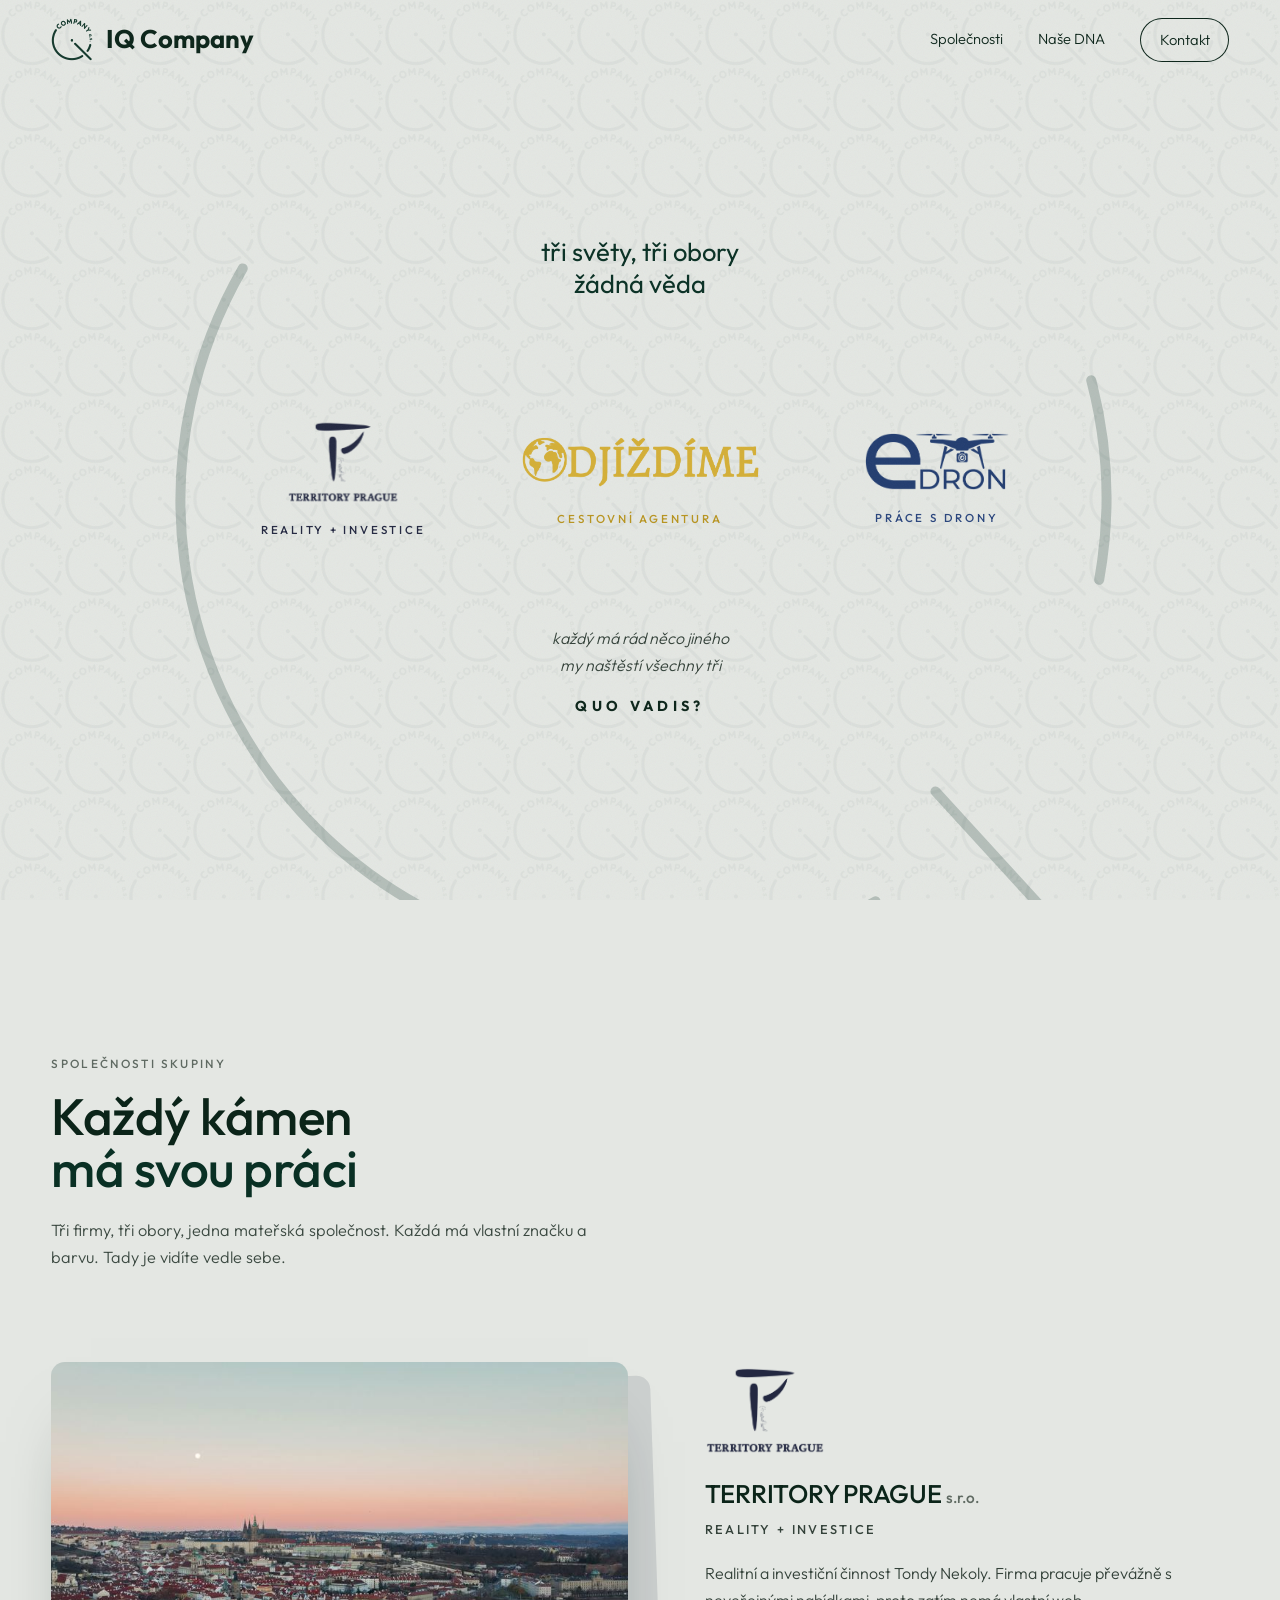
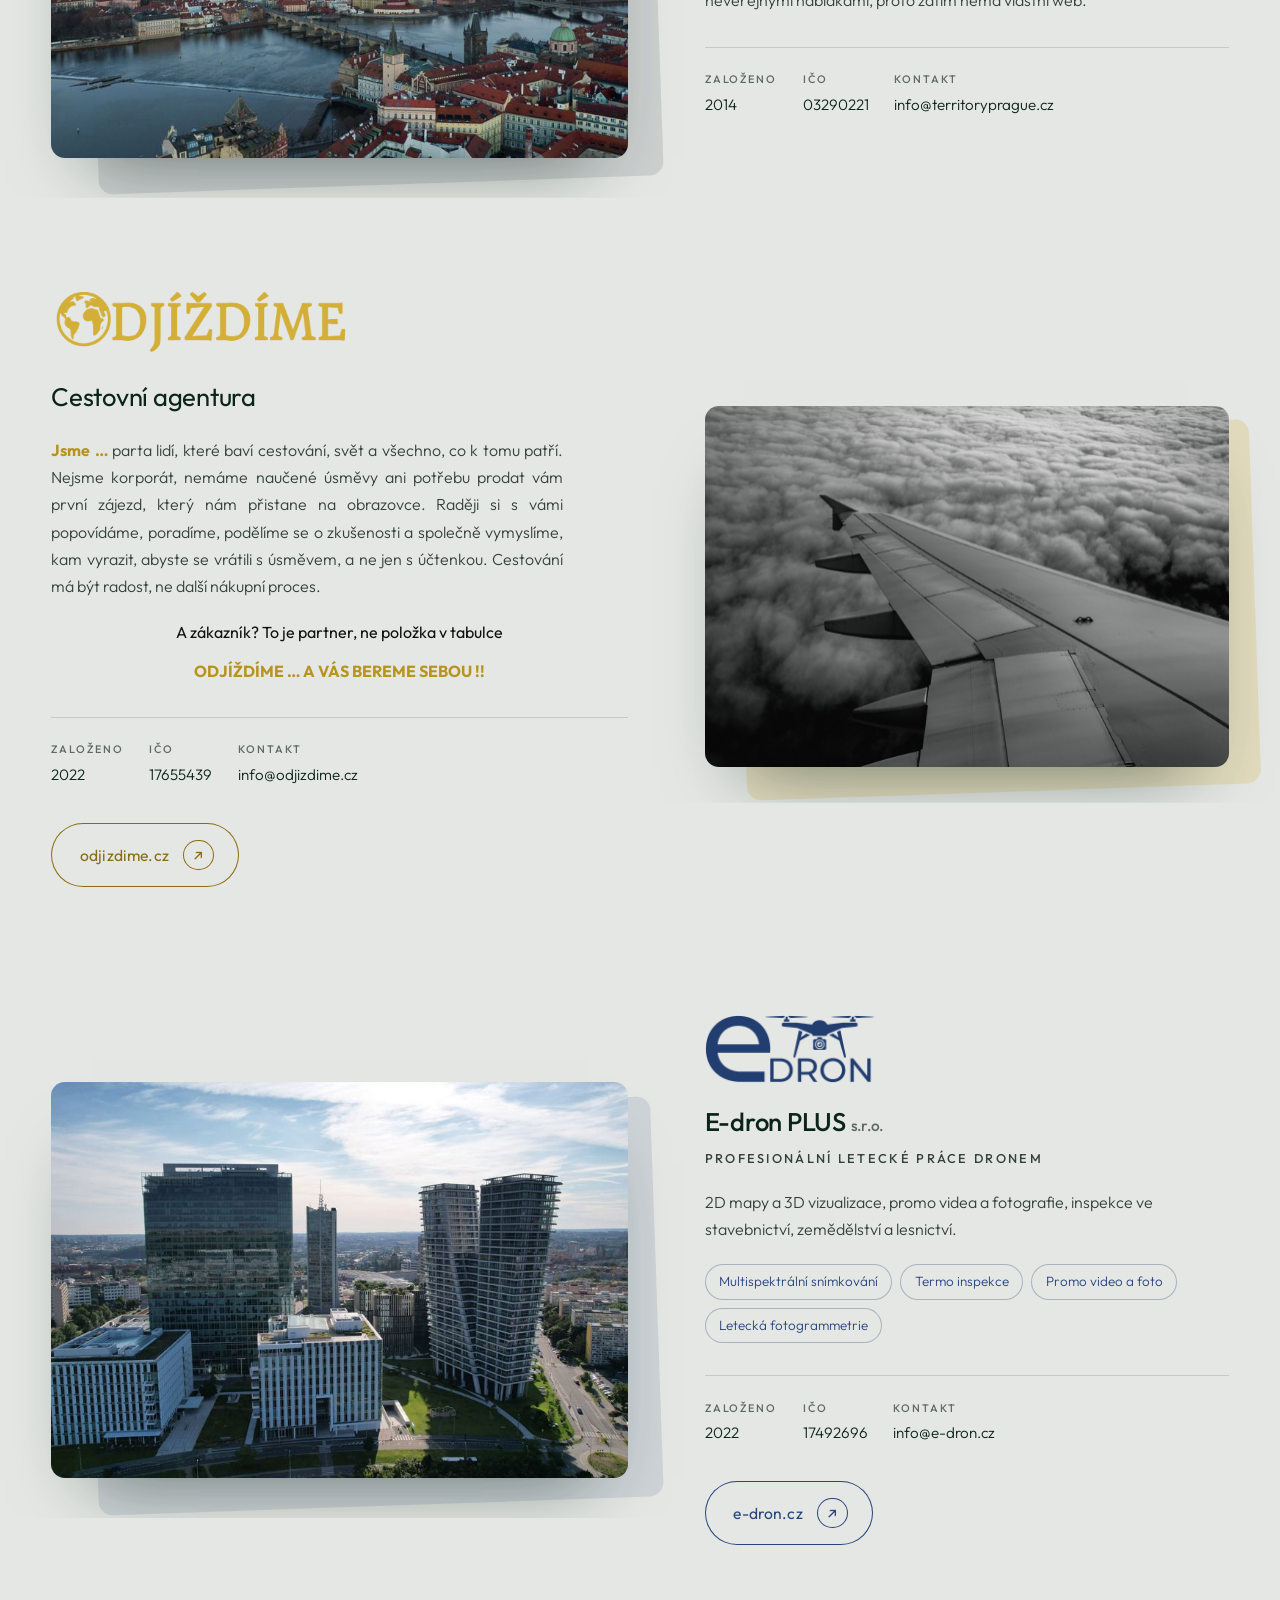
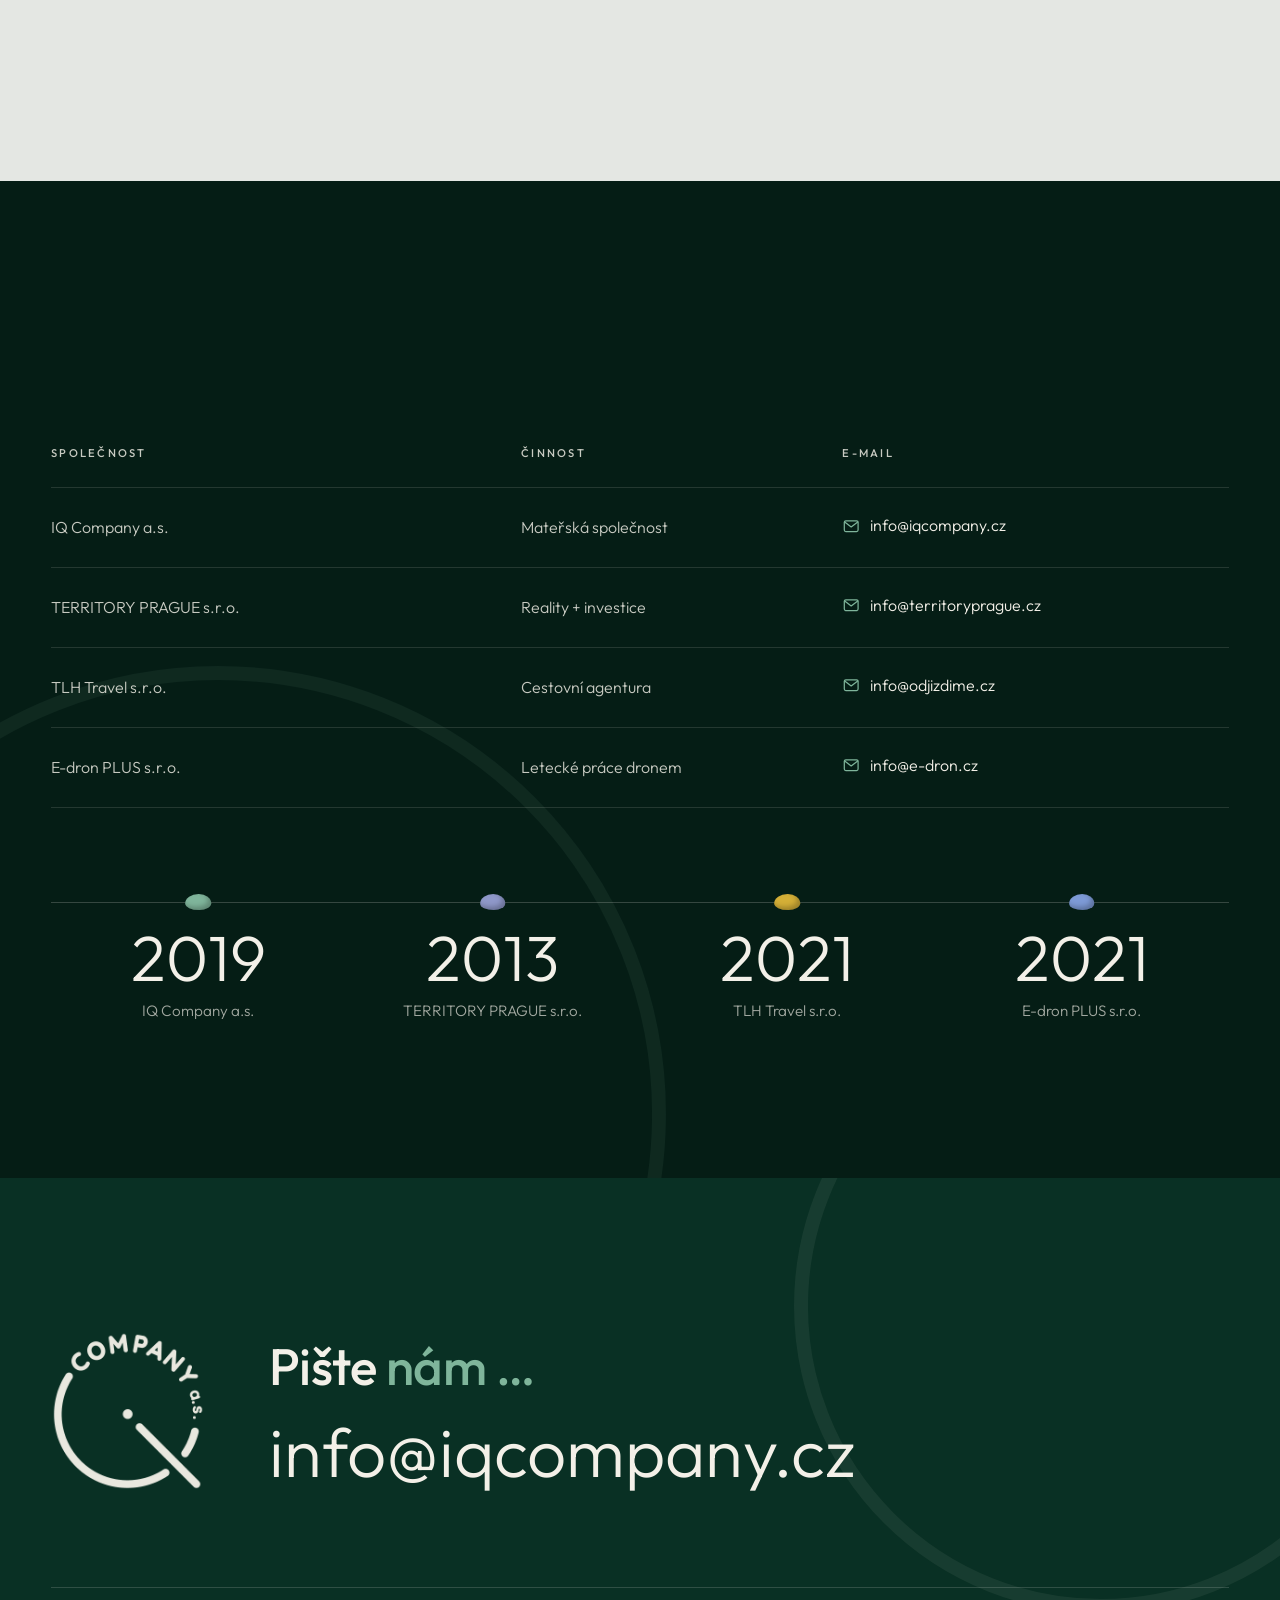
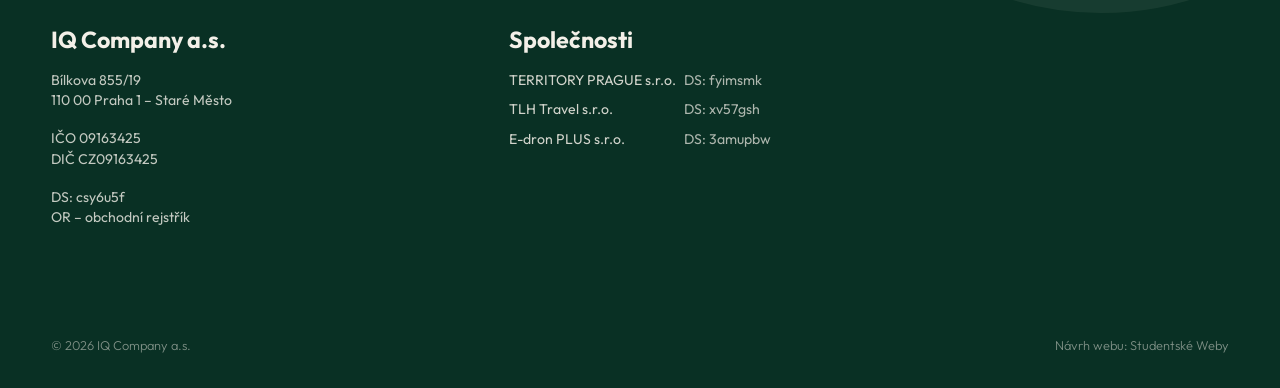
==== commit 88a678f9: "Úpravy podle připomínek 17. 11.: text Jsme, zaoblené fotky Odjíždíme s odstíněním, jemnější kostičky" ====
--- a/_template.html
+++ b/_template.html
@@ -108,10 +108,9 @@
     <div class="co-body reveal">
       <img class="co-logo co-logo--od" src="assets/odjizdime-gold.png" alt="Logo Odjíždíme" loading="lazy">
       <h3 class="h3">Cestovní agentura</h3>
-      <p class="jsme"><b>Jsme …</b> parta lidí, které baví cestování, svět a všechno, co k tomu patří. Nejsme korporát, nemáme naučené úsměvy ani potřebu prodat vám první zájezd, který nám přistane na obrazovce. Raději si s vámi popovídáme, poradíme, podělíme se o zkušenosti a společně vymyslíme, kam vyrazit, abyste se vrátili s&nbsp;úsměvem, a ne jen s&nbsp;účtenkou.</p>
+      <p class="jsme"><b>Jsme …</b> parta lidí, které baví cestování, svět a všechno, co k tomu patří. Nejsme korporát, nemáme naučené úsměvy ani potřebu prodat vám první zájezd, který nám přistane na obrazovce. Raději si s vámi popovídáme, poradíme, podělíme se o zkušenosti a společně vymyslíme, kam vyrazit, abyste se vrátili s&nbsp;úsměvem, a ne jen s&nbsp;účtenkou. Cestování má být radost, ne další nákupní proces.</p>
       <div class="jsme-c">
-        <p>cestování má být radost, ne další nákupní proces</p>
-        <p><b>A zákazník? To je partner, ne položka v tabulce</b></p>
+        <p class="plain">A zákazník? To je partner, ne položka v tabulce</p>
         <p><b>ODJÍŽDÍME … A VÁS BEREME SEBOU !!</b></p>
       </div>
       <dl class="co-meta">
--- a/style.css
+++ b/style.css
@@ -363,12 +363,13 @@
 .card:nth-child(2) .cap{color:#B8941F}
 
 /* Odjíždíme: text „Jsme“ + slideshow fotek bez rámečku */
-.jsme{margin-bottom:1rem}
+.co--od .h3{font-weight:400}
+.jsme{margin:1.6rem 0 1rem;text-align:justify;hyphens:auto}
 .jsme b,.jsme-c b{color:#B8941F;font-weight:700}
 .jsme-c{text-align:center;margin:1.2rem 0 1.4rem}
 .jsme-c p{margin:0 0 .7rem}
-.co-slides::before{display:none}
-.co-slides canvas{position:relative;z-index:1;width:100%;height:100%;display:block}
+.jsme-c p.plain{color:#111;font-weight:400}
+.co-slides canvas{position:relative;z-index:1;width:100%;height:100%;display:block;border-radius:14px;box-shadow:0 40px 70px -40px rgba(5,29,21,.55)}
 .co-slides img.slides-fallback{display:none}
 .co-slides.no-js canvas{display:none}
 .co-slides.no-js img.slides-fallback{display:block}
